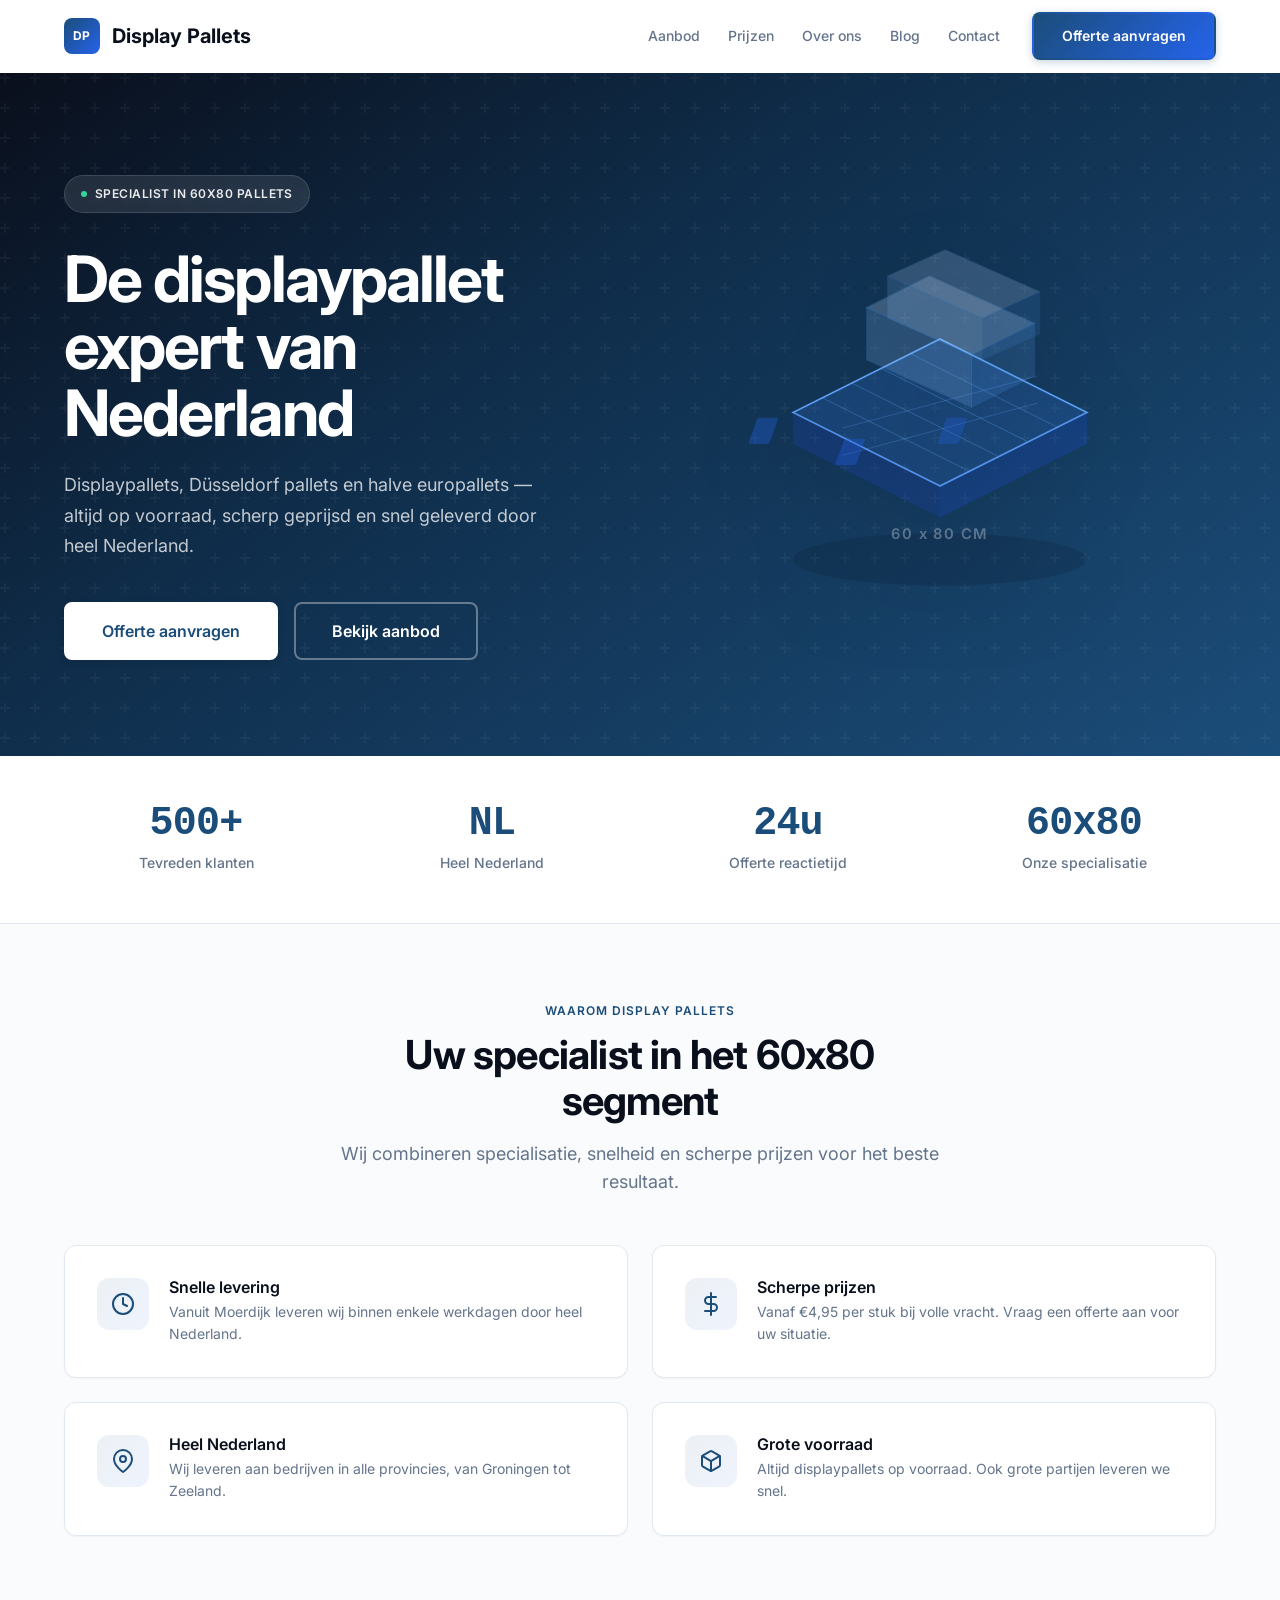
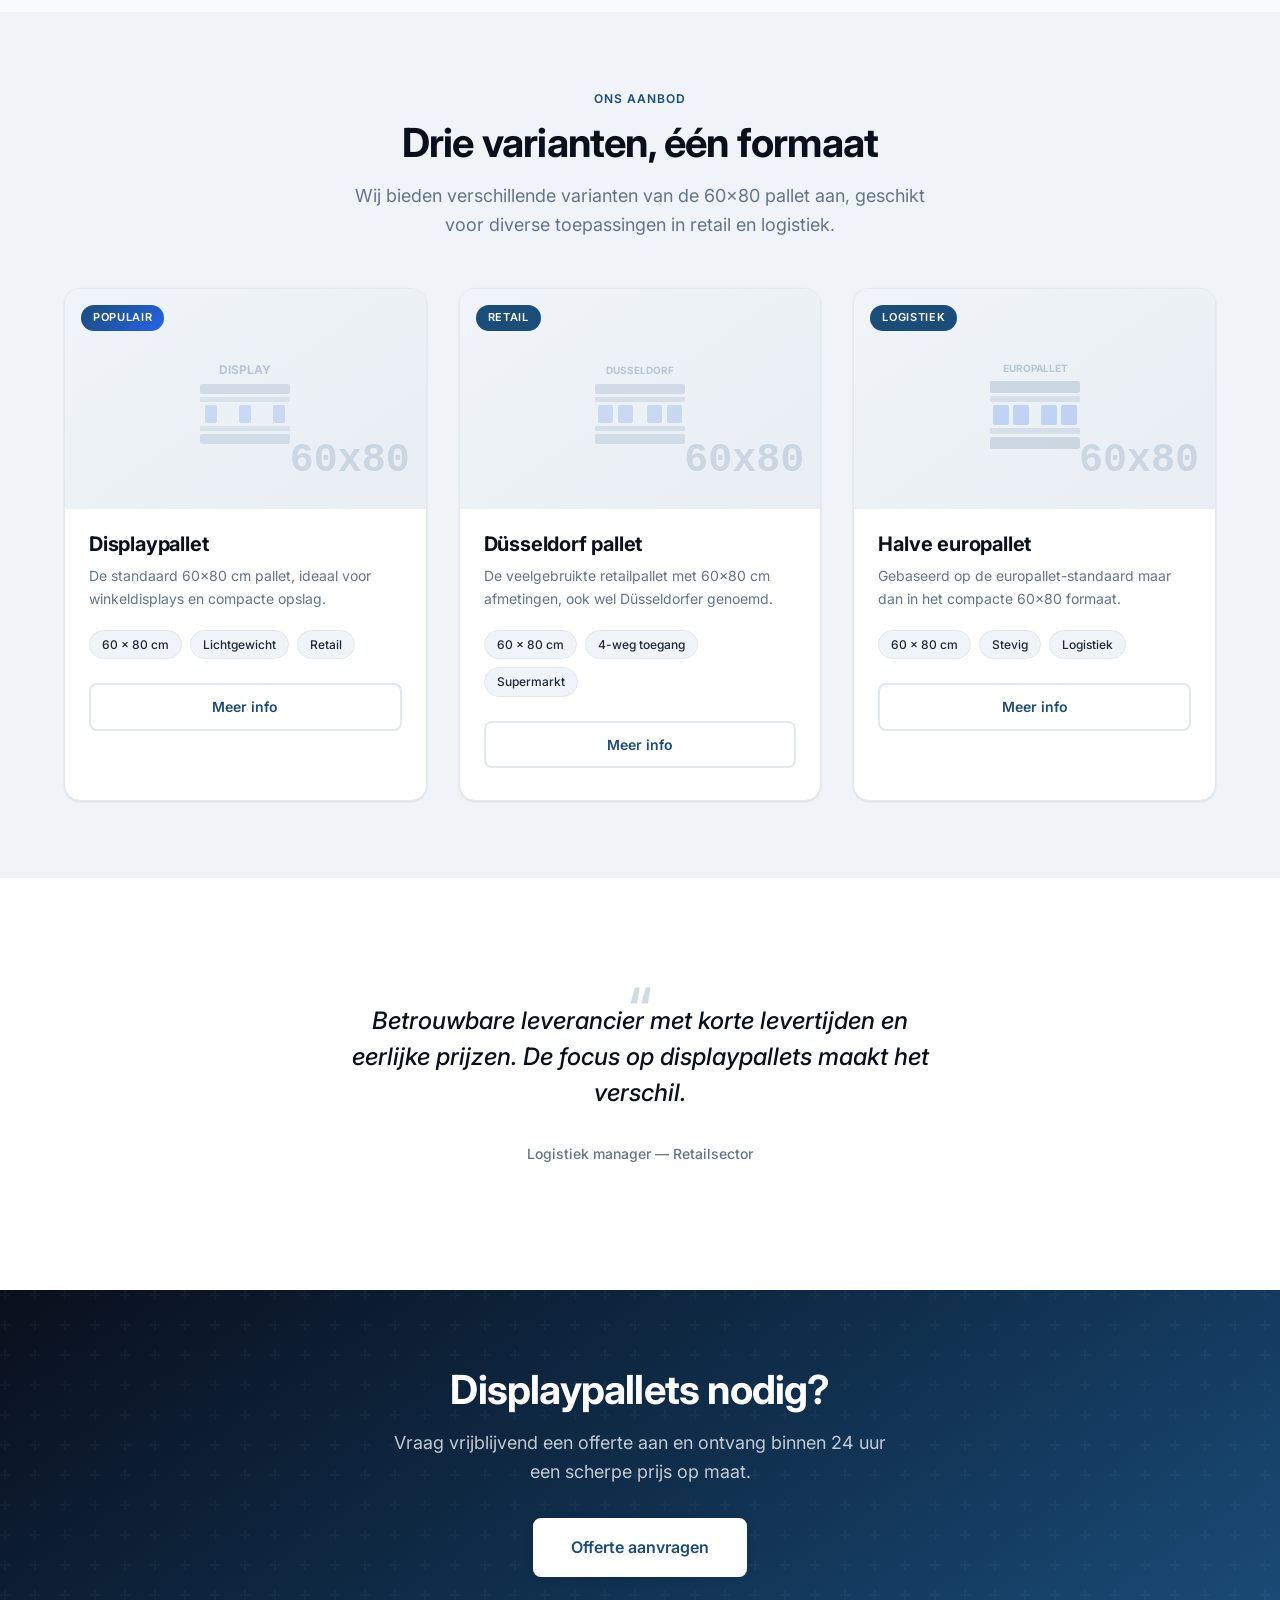
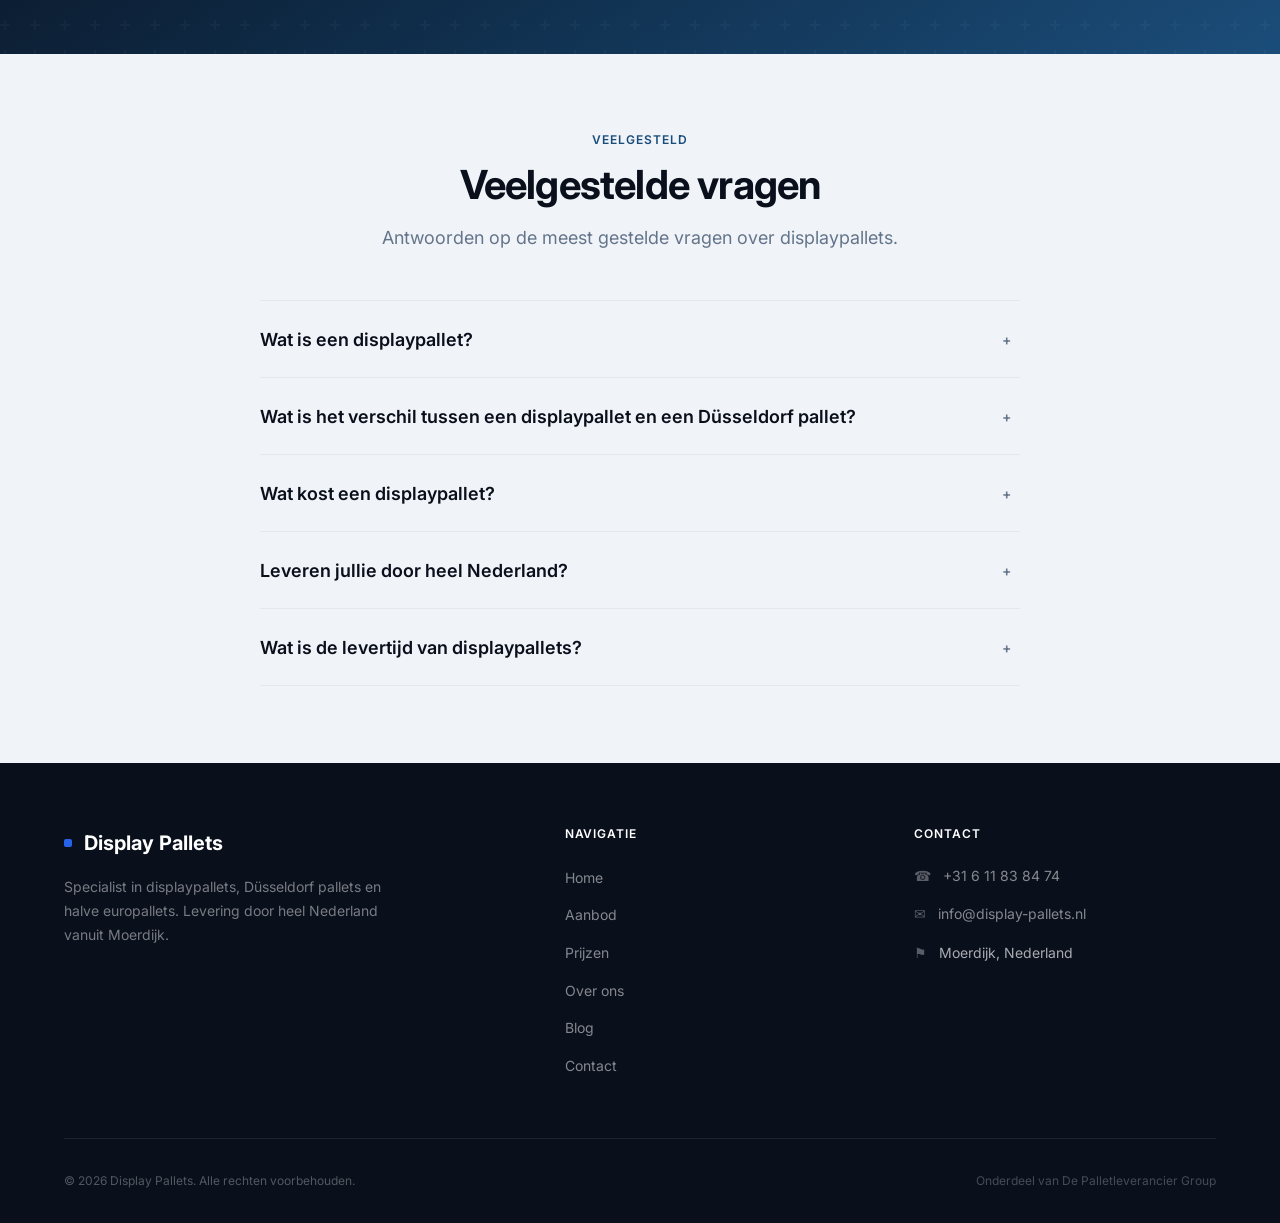
==== index.html @ 54db3221 "Premium redesign: glassmorphism nav, split hero, custom SVG illustraties, multi-layered shadows - Co" ====
<!DOCTYPE html>
<html lang="nl">
<head>
  <meta charset="UTF-8">
  <meta name="viewport" content="width=device-width, initial-scale=1.0">
  <title>Display Pallets — Specialist in 60x80 displaypallets</title>
  <meta name="description" content="Display Pallets is uw specialist in displaypallets (60x80cm). Scherpe prijzen, snelle levering door heel Nederland. Vraag vandaag nog een offerte aan.">
  <link rel="canonical" href="https://display-pallets.nl/">
  <meta property="og:type" content="website">
  <meta property="og:locale" content="nl_NL">
  <meta property="og:site_name" content="Display Pallets">
  <meta property="og:title" content="Display Pallets — Specialist in 60x80 displaypallets">
  <meta property="og:description" content="Display Pallets is uw specialist in displaypallets (60x80cm). Scherpe prijzen, snelle levering door heel Nederland.">
  <meta property="og:url" content="https://display-pallets.nl/">
  <meta name="twitter:card" content="summary">
  <meta name="twitter:title" content="Display Pallets — Specialist in 60x80 displaypallets">
  <meta name="twitter:description" content="Display Pallets is uw specialist in displaypallets (60x80cm). Scherpe prijzen, snelle levering door heel Nederland.">
  <link rel="preconnect" href="https://fonts.googleapis.com">
  <link rel="preconnect" href="https://fonts.gstatic.com" crossorigin>
  <link href="https://fonts.googleapis.com/css2?family=Inter:wght@400;500;600;700&display=swap" rel="stylesheet">
  <link rel="stylesheet" href="css/style.css">
  <script type="application/ld+json">
  {
    "@context": "https://schema.org",
    "@type": "LocalBusiness",
    "name": "Display Pallets",
    "description": "Specialist in displaypallets (60x80cm). Levering door heel Nederland.",
    "url": "https://display-pallets.nl",
    "telephone": "+31611838474",
    "email": "info@display-pallets.nl",
    "address": {
      "@type": "PostalAddress",
      "addressLocality": "Moerdijk",
      "addressCountry": "NL"
    },
    "areaServed": {
      "@type": "Country",
      "name": "Nederland"
    }
  }
  </script>
  <script type="application/ld+json">
  {
    "@context": "https://schema.org",
    "@type": "FAQPage",
    "mainEntity": [
      {
        "@type": "Question",
        "name": "Wat is een displaypallet?",
        "acceptedAnswer": {
          "@type": "Answer",
          "text": "Een displaypallet is een pallet met de afmetingen 60x80 cm. Deze compacte pallet wordt veel gebruikt in de retail en logistiek voor de presentatie van producten in winkels en supermarkten."
        }
      },
      {
        "@type": "Question",
        "name": "Wat is het verschil tussen een displaypallet en een Düsseldorf pallet?",
        "acceptedAnswer": {
          "@type": "Answer",
          "text": "De termen worden vaak door elkaar gebruikt. Beide hebben de afmetingen 60x80 cm. De term 'Düsseldorf pallet' verwijst naar dezelfde maat maar wordt vooral in de retailsector gebruikt."
        }
      },
      {
        "@type": "Question",
        "name": "Wat kost een displaypallet?",
        "acceptedAnswer": {
          "@type": "Answer",
          "text": "Bij een volle vracht (780 stuks) zijn displaypallets verkrijgbaar vanaf €4,95 per stuk excl. BTW. Bij een halve vracht (390 stuks) is de prijs €5,75 per stuk excl. BTW. De exacte prijs hangt af van kwaliteit, hoeveelheid en levering."
        }
      },
      {
        "@type": "Question",
        "name": "Leveren jullie door heel Nederland?",
        "acceptedAnswer": {
          "@type": "Answer",
          "text": "Ja, wij leveren displaypallets door heel Nederland. Vanuit onze locatie in Moerdijk bereiken we alle regio's snel en efficiënt."
        }
      },
      {
        "@type": "Question",
        "name": "Wat is de levertijd van displaypallets?",
        "acceptedAnswer": {
          "@type": "Answer",
          "text": "Dankzij onze grote voorraad kunnen we in de meeste gevallen binnen enkele werkdagen leveren. Neem contact met ons op voor de actuele beschikbaarheid."
        }
      }
    ]
  }
  </script>
</head>
<body>

  <!-- Navigation -->
  <nav class="nav">
    <div class="container nav__inner">
      <a href="index.html" class="nav__logo">
        <span class="nav__logo-icon">DP</span>
        Display Pallets
      </a>
      <div class="nav__links">
        <a href="aanbod.html" class="nav__link">Aanbod</a>
        <a href="prijzen.html" class="nav__link">Prijzen</a>
        <a href="over-ons.html" class="nav__link">Over ons</a>
        <a href="blog.html" class="nav__link">Blog</a>
        <a href="contact.html" class="nav__link">Contact</a>
        <a href="contact.html" class="btn btn--primary nav__cta">Offerte aanvragen</a>
      </div>
      <button class="nav__hamburger" aria-label="Menu">
        <span></span>
        <span></span>
        <span></span>
      </button>
    </div>
  </nav>

  <!-- Hero -->
  <section class="hero">
    <div class="container">
      <div class="hero__grid">
        <div class="hero__content">
          <span class="hero__badge"><span class="hero__badge-dot"></span> Specialist in 60x80 pallets</span>
          <h1>De displaypallet expert van Nederland</h1>
          <p>Displaypallets, Düsseldorf pallets en halve europallets — altijd op voorraad, scherp geprijsd en snel geleverd door heel Nederland.</p>
          <div class="hero__actions">
            <a href="contact.html" class="btn btn--white btn--lg">Offerte aanvragen</a>
            <a href="aanbod.html" class="btn btn--outline-white btn--lg">Bekijk aanbod</a>
          </div>
        </div>
        <div class="hero__visual">
          <!-- Isometric displaypallet SVG -->
          <svg viewBox="0 0 400 350" fill="none" xmlns="http://www.w3.org/2000/svg">
            <!-- Base platform - isometric view -->
            <g opacity="0.95">
              <!-- Shadow -->
              <ellipse cx="200" cy="310" rx="140" ry="25" fill="#0A0F1C" opacity="0.15"/>
              <!-- Pallet top surface -->
              <path d="M200 100 L340 170 L200 240 L60 170Z" fill="#3B82F6" opacity="0.2"/>
              <path d="M200 100 L340 170 L200 240 L60 170Z" stroke="#60A5FA" stroke-width="1.5" fill="none"/>
              <!-- Pallet front face -->
              <path d="M60 170 L200 240 L200 270 L60 200Z" fill="#1E40AF" opacity="0.3"/>
              <path d="M200 240 L340 170 L340 200 L200 270Z" fill="#1D4ED8" opacity="0.25"/>
              <!-- Pallet deck boards - top -->
              <line x1="88" y1="156" x2="228" y2="226" stroke="#60A5FA" stroke-width="0.8" opacity="0.4"/>
              <line x1="116" y1="142" x2="256" y2="212" stroke="#60A5FA" stroke-width="0.8" opacity="0.4"/>
              <line x1="144" y1="128" x2="284" y2="198" stroke="#60A5FA" stroke-width="0.8" opacity="0.4"/>
              <line x1="172" y1="114" x2="312" y2="184" stroke="#60A5FA" stroke-width="0.8" opacity="0.4"/>
              <!-- Cross boards -->
              <line x1="104" y1="186" x2="296" y2="186" stroke="#60A5FA" stroke-width="0.8" opacity="0.3" transform="rotate(-15 200 186)"/>
              <line x1="104" y1="160" x2="296" y2="160" stroke="#60A5FA" stroke-width="0.8" opacity="0.3" transform="rotate(-15 200 160)"/>
              <!-- Pallet blocks -->
              <rect x="90" y="175" width="20" height="25" rx="2" fill="#2563EB" opacity="0.35" transform="skewX(-20)"/>
              <rect x="180" y="195" width="20" height="25" rx="2" fill="#2563EB" opacity="0.35" transform="skewX(-20)"/>
              <rect x="270" y="175" width="20" height="25" rx="2" fill="#2563EB" opacity="0.3" transform="skewX(-20)"/>
              <!-- Stacked boxes on pallet -->
              <g opacity="0.85">
                <!-- Box 1 -->
                <path d="M130 70 L230 115 L230 165 L130 120Z" fill="#93C5FD" opacity="0.25" stroke="#60A5FA" stroke-width="1"/>
                <path d="M230 115 L290 85 L290 135 L230 165Z" fill="#60A5FA" opacity="0.2" stroke="#60A5FA" stroke-width="1"/>
                <path d="M130 70 L230 115 L290 85 L190 40Z" fill="#BFDBFE" opacity="0.3" stroke="#60A5FA" stroke-width="1"/>
                <!-- Box 2 (offset) -->
                <path d="M150 40 L240 80 L240 120 L150 80Z" fill="#93C5FD" opacity="0.2" stroke="#60A5FA" stroke-width="0.8"/>
                <path d="M240 80 L295 55 L295 95 L240 120Z" fill="#60A5FA" opacity="0.15" stroke="#60A5FA" stroke-width="0.8"/>
                <path d="M150 40 L240 80 L295 55 L205 15Z" fill="#BFDBFE" opacity="0.25" stroke="#60A5FA" stroke-width="0.8"/>
              </g>
              <!-- Dimension label -->
              <g opacity="0.6">
                <text x="200" y="290" text-anchor="middle" fill="#94A3B8" font-family="Inter, sans-serif" font-size="14" font-weight="600" letter-spacing="0.1em">60 x 80 CM</text>
              </g>
            </g>
          </svg>
        </div>
      </div>
    </div>
  </section>

  <!-- Stats Bar -->
  <section class="stats-bar">
    <div class="container">
      <div class="stats-grid">
        <div class="stat-item fade-up">
          <div class="stat-item__value">500+</div>
          <div class="stat-item__label">Tevreden klanten</div>
        </div>
        <div class="stat-item fade-up delay-1">
          <div class="stat-item__value">NL</div>
          <div class="stat-item__label">Heel Nederland</div>
        </div>
        <div class="stat-item fade-up delay-2">
          <div class="stat-item__value">24u</div>
          <div class="stat-item__label">Offerte reactietijd</div>
        </div>
        <div class="stat-item fade-up delay-3">
          <div class="stat-item__value">60x80</div>
          <div class="stat-item__label">Onze specialisatie</div>
        </div>
      </div>
    </div>
  </section>

  <!-- USP's -->
  <section class="section">
    <div class="container">
      <div class="section-intro fade-up">
        <span class="label-text">Waarom Display Pallets</span>
        <h2>Uw specialist in het 60x80 segment</h2>
        <p>Wij combineren specialisatie, snelheid en scherpe prijzen voor het beste resultaat.</p>
      </div>
      <div class="usp-grid">
        <div class="usp-card fade-up">
          <div class="usp-card__icon">
            <svg viewBox="0 0 24 24" fill="none" stroke="currentColor" stroke-width="2" stroke-linecap="round" stroke-linejoin="round"><circle cx="12" cy="12" r="10"/><polyline points="12 6 12 12 16 14"/></svg>
          </div>
          <div class="usp-card__text">
            <h3>Snelle levering</h3>
            <p>Vanuit Moerdijk leveren wij binnen enkele werkdagen door heel Nederland.</p>
          </div>
        </div>
        <div class="usp-card fade-up delay-1">
          <div class="usp-card__icon">
            <svg viewBox="0 0 24 24" fill="none" stroke="currentColor" stroke-width="2" stroke-linecap="round" stroke-linejoin="round"><line x1="12" y1="1" x2="12" y2="23"/><path d="M17 5H9.5a3.5 3.5 0 0 0 0 7h5a3.5 3.5 0 0 1 0 7H6"/></svg>
          </div>
          <div class="usp-card__text">
            <h3>Scherpe prijzen</h3>
            <p>Vanaf €4,95 per stuk bij volle vracht. Vraag een offerte aan voor uw situatie.</p>
          </div>
        </div>
        <div class="usp-card fade-up delay-2">
          <div class="usp-card__icon">
            <svg viewBox="0 0 24 24" fill="none" stroke="currentColor" stroke-width="2" stroke-linecap="round" stroke-linejoin="round"><path d="M21 10c0 7-9 13-9 13s-9-6-9-13a9 9 0 0 1 18 0z"/><circle cx="12" cy="10" r="3"/></svg>
          </div>
          <div class="usp-card__text">
            <h3>Heel Nederland</h3>
            <p>Wij leveren aan bedrijven in alle provincies, van Groningen tot Zeeland.</p>
          </div>
        </div>
        <div class="usp-card fade-up delay-3">
          <div class="usp-card__icon">
            <svg viewBox="0 0 24 24" fill="none" stroke="currentColor" stroke-width="2" stroke-linecap="round" stroke-linejoin="round"><path d="M21 16V8a2 2 0 0 0-1-1.73l-7-4a2 2 0 0 0-2 0l-7 4A2 2 0 0 0 3 8v8a2 2 0 0 0 1 1.73l7 4a2 2 0 0 0 2 0l7-4A2 2 0 0 0 21 16z"/><polyline points="3.27 6.96 12 12.01 20.73 6.96"/><line x1="12" y1="22.08" x2="12" y2="12"/></svg>
          </div>
          <div class="usp-card__text">
            <h3>Grote voorraad</h3>
            <p>Altijd displaypallets op voorraad. Ook grote partijen leveren we snel.</p>
          </div>
        </div>
      </div>
    </div>
  </section>

  <!-- Aanbod overzicht -->
  <section class="section section--alt">
    <div class="container">
      <div class="section-intro fade-up">
        <span class="label-text">Ons aanbod</span>
        <h2>Drie varianten, één formaat</h2>
        <p>Wij bieden verschillende varianten van de 60x80 pallet aan, geschikt voor diverse toepassingen in retail en logistiek.</p>
      </div>
      <div class="product-grid">
        <div class="product-card fade-up">
          <div class="product-card__visual">
            <svg viewBox="0 0 120 120" fill="none" xmlns="http://www.w3.org/2000/svg">
              <rect x="15" y="45" width="90" height="10" rx="2" fill="#1B4D7A" opacity="0.15"/>
              <rect x="15" y="58" width="90" height="5" rx="1" fill="#1B4D7A" opacity="0.1"/>
              <rect x="20" y="66" width="12" height="18" rx="2" fill="#2563EB" opacity="0.2"/>
              <rect x="54" y="66" width="12" height="18" rx="2" fill="#2563EB" opacity="0.2"/>
              <rect x="88" y="66" width="12" height="18" rx="2" fill="#2563EB" opacity="0.2"/>
              <rect x="15" y="87" width="90" height="5" rx="1" fill="#1B4D7A" opacity="0.1"/>
              <rect x="15" y="95" width="90" height="10" rx="2" fill="#1B4D7A" opacity="0.15"/>
              <text x="60" y="35" text-anchor="middle" fill="#1B4D7A" opacity="0.3" font-family="Inter" font-size="12" font-weight="700">DISPLAY</text>
            </svg>
            <span class="product-card__dims">60x80</span>
            <span class="product-card__label product-card__label--popular">Populair</span>
          </div>
          <div class="product-card__body">
            <h3>Displaypallet</h3>
            <p>De standaard 60x80 cm pallet, ideaal voor winkeldisplays en compacte opslag.</p>
            <div class="product-card__specs">
              <span class="spec-tag">60 x 80 cm</span>
              <span class="spec-tag">Lichtgewicht</span>
              <span class="spec-tag">Retail</span>
            </div>
            <a href="aanbod.html" class="btn btn--secondary btn--full">Meer info</a>
          </div>
        </div>
        <div class="product-card fade-up delay-1">
          <div class="product-card__visual">
            <svg viewBox="0 0 120 120" fill="none" xmlns="http://www.w3.org/2000/svg">
              <rect x="15" y="45" width="90" height="10" rx="2" fill="#1B4D7A" opacity="0.15"/>
              <rect x="15" y="58" width="90" height="5" rx="1" fill="#1B4D7A" opacity="0.12"/>
              <rect x="18" y="66" width="15" height="18" rx="2" fill="#2563EB" opacity="0.2"/>
              <rect x="38" y="66" width="15" height="18" rx="2" fill="#2563EB" opacity="0.2"/>
              <rect x="67" y="66" width="15" height="18" rx="2" fill="#2563EB" opacity="0.2"/>
              <rect x="87" y="66" width="15" height="18" rx="2" fill="#2563EB" opacity="0.2"/>
              <rect x="15" y="87" width="90" height="5" rx="1" fill="#1B4D7A" opacity="0.12"/>
              <rect x="15" y="95" width="90" height="10" rx="2" fill="#1B4D7A" opacity="0.15"/>
              <text x="60" y="35" text-anchor="middle" fill="#1B4D7A" opacity="0.3" font-family="Inter" font-size="10" font-weight="700">DUSSELDORF</text>
            </svg>
            <span class="product-card__dims">60x80</span>
            <span class="product-card__label">Retail</span>
          </div>
          <div class="product-card__body">
            <h3>Düsseldorf pallet</h3>
            <p>De veelgebruikte retailpallet met 60x80 cm afmetingen, ook wel Düsseldorfer genoemd.</p>
            <div class="product-card__specs">
              <span class="spec-tag">60 x 80 cm</span>
              <span class="spec-tag">4-weg toegang</span>
              <span class="spec-tag">Supermarkt</span>
            </div>
            <a href="aanbod.html" class="btn btn--secondary btn--full">Meer info</a>
          </div>
        </div>
        <div class="product-card fade-up delay-2">
          <div class="product-card__visual">
            <svg viewBox="0 0 120 120" fill="none" xmlns="http://www.w3.org/2000/svg">
              <rect x="15" y="42" width="90" height="12" rx="2" fill="#1B4D7A" opacity="0.18"/>
              <rect x="15" y="57" width="90" height="6" rx="1" fill="#1B4D7A" opacity="0.12"/>
              <rect x="18" y="66" width="16" height="20" rx="2" fill="#2563EB" opacity="0.25"/>
              <rect x="38" y="66" width="16" height="20" rx="2" fill="#2563EB" opacity="0.25"/>
              <rect x="66" y="66" width="16" height="20" rx="2" fill="#2563EB" opacity="0.25"/>
              <rect x="86" y="66" width="16" height="20" rx="2" fill="#2563EB" opacity="0.25"/>
              <rect x="15" y="89" width="90" height="6" rx="1" fill="#1B4D7A" opacity="0.12"/>
              <rect x="15" y="98" width="90" height="12" rx="2" fill="#1B4D7A" opacity="0.18"/>
              <text x="60" y="33" text-anchor="middle" fill="#1B4D7A" opacity="0.3" font-family="Inter" font-size="10" font-weight="700">EUROPALLET</text>
            </svg>
            <span class="product-card__dims">60x80</span>
            <span class="product-card__label">Logistiek</span>
          </div>
          <div class="product-card__body">
            <h3>Halve europallet</h3>
            <p>Gebaseerd op de europallet-standaard maar dan in het compacte 60x80 formaat.</p>
            <div class="product-card__specs">
              <span class="spec-tag">60 x 80 cm</span>
              <span class="spec-tag">Stevig</span>
              <span class="spec-tag">Logistiek</span>
            </div>
            <a href="aanbod.html" class="btn btn--secondary btn--full">Meer info</a>
          </div>
        </div>
      </div>
    </div>
  </section>

  <!-- Testimonial -->
  <section class="quote-section">
    <div class="container">
      <div class="quote-card fade-up">
        <p class="quote-card__text">Betrouwbare leverancier met korte levertijden en eerlijke prijzen. De focus op displaypallets maakt het verschil.</p>
        <p class="quote-card__author">Logistiek manager — Retailsector</p>
      </div>
    </div>
  </section>

  <!-- CTA -->
  <section class="cta-section">
    <div class="container">
      <h2>Displaypallets nodig?</h2>
      <p>Vraag vrijblijvend een offerte aan en ontvang binnen 24 uur een scherpe prijs op maat.</p>
      <a href="contact.html" class="btn btn--white btn--lg">Offerte aanvragen</a>
    </div>
  </section>

  <!-- FAQ -->
  <section class="section section--alt">
    <div class="container">
      <div class="section-intro fade-up">
        <span class="label-text">Veelgesteld</span>
        <h2>Veelgestelde vragen</h2>
        <p>Antwoorden op de meest gestelde vragen over displaypallets.</p>
      </div>
      <div class="faq-list fade-up">
        <div class="faq-item">
          <button class="faq-question" aria-expanded="false">
            Wat is een displaypallet?
            <span class="faq-question__icon">+</span>
          </button>
          <div class="faq-answer">
            <div class="faq-answer__inner">
              Een displaypallet is een pallet met de afmetingen 60x80 cm. Deze compacte pallet wordt veel gebruikt in de retail en logistiek voor de presentatie van producten in winkels en supermarkten. Door het kleinere formaat past een displaypallet perfect in gangpaden en bij schapkoppen.
            </div>
          </div>
        </div>
        <div class="faq-item">
          <button class="faq-question" aria-expanded="false">
            Wat is het verschil tussen een displaypallet en een Düsseldorf pallet?
            <span class="faq-question__icon">+</span>
          </button>
          <div class="faq-answer">
            <div class="faq-answer__inner">
              De termen worden vaak door elkaar gebruikt. Beide hebben de afmetingen 60x80 cm. De term 'Düsseldorf pallet' verwijst naar dezelfde maat maar wordt vooral in de retailsector gebruikt. In de praktijk is er geen verschil in afmetingen of functionaliteit.
            </div>
          </div>
        </div>
        <div class="faq-item">
          <button class="faq-question" aria-expanded="false">
            Wat kost een displaypallet?
            <span class="faq-question__icon">+</span>
          </button>
          <div class="faq-answer">
            <div class="faq-answer__inner">
              Bij een volle vracht (780 stuks) zijn displaypallets verkrijgbaar vanaf €4,95 per stuk excl. BTW. Bij een halve vracht (390 stuks) is de prijs €5,75 per stuk excl. BTW. De exacte prijs hangt af van de kwaliteit, hoeveelheid en leveringsvoorwaarden. Vraag een offerte aan voor een prijs op maat.
            </div>
          </div>
        </div>
        <div class="faq-item">
          <button class="faq-question" aria-expanded="false">
            Leveren jullie door heel Nederland?
            <span class="faq-question__icon">+</span>
          </button>
          <div class="faq-answer">
            <div class="faq-answer__inner">
              Ja, wij leveren displaypallets door heel Nederland. Vanuit onze locatie in Moerdijk bereiken we alle regio's snel en efficiënt. Of u nu in Noord-Holland, Limburg of Friesland zit — wij leveren aan uw deur.
            </div>
          </div>
        </div>
        <div class="faq-item">
          <button class="faq-question" aria-expanded="false">
            Wat is de levertijd van displaypallets?
            <span class="faq-question__icon">+</span>
          </button>
          <div class="faq-answer">
            <div class="faq-answer__inner">
              Dankzij onze grote voorraad kunnen we in de meeste gevallen binnen enkele werkdagen leveren. Voor grote partijen of specifieke kwaliteitseisen kan de levertijd iets langer zijn. Neem contact met ons op voor de actuele beschikbaarheid en levertijd.
            </div>
          </div>
        </div>
      </div>
    </div>
  </section>

  <!-- Footer -->
  <footer class="footer">
    <div class="container">
      <div class="footer__grid">
        <div class="footer__brand">
          <span class="footer__logo"><span class="nav__logo-accent"></span> Display Pallets</span>
          <p>Specialist in displaypallets, Düsseldorf pallets en halve europallets. Levering door heel Nederland vanuit Moerdijk.</p>
        </div>
        <div>
          <h4>Navigatie</h4>
          <ul class="footer__links">
            <li><a href="index.html">Home</a></li>
            <li><a href="aanbod.html">Aanbod</a></li>
            <li><a href="prijzen.html">Prijzen</a></li>
            <li><a href="over-ons.html">Over ons</a></li>
            <li><a href="blog.html">Blog</a></li>
            <li><a href="contact.html">Contact</a></li>
          </ul>
        </div>
        <div>
          <h4>Contact</h4>
          <div class="footer__contact-item">
            <span>&#9742;</span>
            <a href="tel:+31611838474">+31 6 11 83 84 74</a>
          </div>
          <div class="footer__contact-item">
            <span>&#9993;</span>
            <a href="mailto:info@display-pallets.nl">info@display-pallets.nl</a>
          </div>
          <div class="footer__contact-item">
            <span>&#9873;</span>
            <span>Moerdijk, Nederland</span>
          </div>
        </div>
      </div>
      <div class="footer__bottom">
        <span class="footer__copyright">&copy; 2026 Display Pallets. Alle rechten voorbehouden.</span>
        <span class="footer__group">Onderdeel van De Palletleverancier Group</span>
      </div>
    </div>
  </footer>

  <!-- Back to Top -->
  <button class="back-to-top" aria-label="Terug naar boven">&#8593;</button>

  <script src="js/main.js" defer></script>
</body>
</html>
---- css/style.css ----
/* ============================================
   Display Pallets — style.css
   Premium B2B design — Strak / Minimal / Technisch
   ============================================ */

/* ----- 1. Custom Properties ----- */
:root {
  --clr-primary: #1B4D7A;
  --clr-primary-light: #2563EB;
  --clr-primary-dark: #0F2D4A;
  --clr-dark: #0A0F1C;
  --clr-bg: #FAFBFD;
  --clr-bg-alt: #F0F4F8;
  --clr-text: #1E293B;
  --clr-text-muted: #64748B;
  --clr-border: #E2E8F0;
  --clr-surface: #FFFFFF;
  --clr-success: #059669;
  --clr-error: #DC2626;

  --ff-body: 'Inter', -apple-system, BlinkMacSystemFont, 'Segoe UI', sans-serif;
  --ff-mono: 'SF Mono', 'Fira Code', 'Consolas', monospace;

  --fs-xs: 0.75rem;
  --fs-sm: 0.875rem;
  --fs-base: 1rem;
  --fs-lg: 1.125rem;
  --fs-xl: 1.25rem;
  --fs-2xl: 1.5rem;
  --fs-3xl: clamp(1.5rem, 2vw + 0.5rem, 1.875rem);
  --fs-4xl: clamp(1.875rem, 3vw + 0.5rem, 2.5rem);
  --fs-5xl: clamp(2.25rem, 4vw + 0.5rem, 3.25rem);
  --fs-6xl: clamp(2.75rem, 5vw + 0.5rem, 4rem);

  --fw-regular: 400;
  --fw-medium: 500;
  --fw-semibold: 600;
  --fw-bold: 700;

  --sp-1: 0.25rem;
  --sp-2: 0.5rem;
  --sp-3: 0.75rem;
  --sp-4: 1rem;
  --sp-5: 1.25rem;
  --sp-6: 1.5rem;
  --sp-8: 2rem;
  --sp-10: 2.5rem;
  --sp-12: 3rem;
  --sp-16: 4rem;
  --sp-20: 5rem;
  --sp-24: 6rem;
  --sp-32: 8rem;

  --container-max: 1200px;
  --container-narrow: 800px;
  --radius: 8px;
  --radius-lg: 12px;
  --radius-xl: 16px;

  --shadow-xs: 0 1px 2px rgba(10,15,28,0.04);
  --shadow-sm: 0 1px 3px rgba(10,15,28,0.06), 0 1px 2px rgba(10,15,28,0.04);
  --shadow: 0 4px 6px -1px rgba(10,15,28,0.06), 0 2px 4px -2px rgba(10,15,28,0.04);
  --shadow-md: 0 8px 16px -4px rgba(10,15,28,0.08), 0 4px 6px -2px rgba(10,15,28,0.03);
  --shadow-lg: 0 16px 32px -8px rgba(10,15,28,0.10), 0 8px 16px -4px rgba(10,15,28,0.04);
  --shadow-xl: 0 24px 48px -12px rgba(10,15,28,0.14);

  --transition-fast: 0.15s ease;
  --transition: 0.25s cubic-bezier(0.4, 0, 0.2, 1);
  --transition-slow: 0.4s cubic-bezier(0.4, 0, 0.2, 1);
}

/* ----- 2. Reset & Base ----- */
*, *::before, *::after { box-sizing: border-box; margin: 0; padding: 0; }
html {
  scroll-behavior: smooth;
  -webkit-text-size-adjust: 100%;
  scroll-padding-top: 80px;
}
body {
  font-family: var(--ff-body);
  font-size: var(--fs-base);
  line-height: 1.6;
  color: var(--clr-text);
  background: var(--clr-bg);
  -webkit-font-smoothing: antialiased;
  -moz-osx-font-smoothing: grayscale;
  overflow-x: hidden;
}
img { max-width: 100%; height: auto; display: block; }
a {
  color: var(--clr-primary);
  text-decoration: none;
  transition: color var(--transition-fast);
}
a:hover { color: var(--clr-primary-light); }
ul, ol { list-style: none; }
button { cursor: pointer; font-family: inherit; }
input, textarea, select { font-family: inherit; font-size: inherit; }

/* Focus states for accessibility */
:focus-visible {
  outline: 2px solid var(--clr-primary-light);
  outline-offset: 2px;
  border-radius: 2px;
}

/* ----- 3. Typography ----- */
h1, h2, h3, h4, h5, h6 {
  color: var(--clr-dark);
  line-height: 1.15;
  font-weight: var(--fw-bold);
  letter-spacing: -0.02em;
}
h1 { font-size: var(--fs-5xl); }
h2 { font-size: var(--fs-4xl); margin-bottom: var(--sp-4); }
h3 { font-size: var(--fs-2xl); margin-bottom: var(--sp-3); }
h4 { font-size: var(--fs-xl); }
p { margin-bottom: var(--sp-4); }
p:last-child { margin-bottom: 0; }

.label-text {
  font-size: var(--fs-xs);
  font-weight: var(--fw-semibold);
  text-transform: uppercase;
  letter-spacing: 0.08em;
  color: var(--clr-primary);
}

.mono {
  font-family: var(--ff-mono);
  font-variant-numeric: tabular-nums;
}

/* ----- 4. Layout ----- */
.container {
  width: 100%;
  max-width: var(--container-max);
  margin: 0 auto;
  padding: 0 var(--sp-6);
}
.container--narrow {
  max-width: var(--container-narrow);
}
.section {
  padding: clamp(3rem, 6vw, 6rem) 0;
}
.section--alt {
  background: var(--clr-bg-alt);
}
.section--surface {
  background: var(--clr-surface);
}
.section--dark {
  background: var(--clr-dark);
  color: rgba(255,255,255,0.85);
}
.section--dark h2,
.section--dark h3,
.section--dark h4 {
  color: #fff;
}
.text-center { text-align: center; }

/* Section divider */
.section-divider {
  height: 1px;
  background: var(--clr-border);
  border: none;
  margin: 0;
}

/* ----- 5. Buttons ----- */
.btn {
  display: inline-flex;
  align-items: center;
  justify-content: center;
  gap: var(--sp-2);
  padding: 0.75rem 1.75rem;
  border-radius: var(--radius);
  font-weight: var(--fw-semibold);
  font-size: var(--fs-sm);
  border: 2px solid transparent;
  transition: all var(--transition);
  text-decoration: none;
  line-height: 1.4;
  cursor: pointer;
  position: relative;
  overflow: hidden;
}
.btn--primary {
  background: linear-gradient(135deg, var(--clr-primary) 0%, var(--clr-primary-light) 100%);
  color: #fff;
  border-color: transparent;
  box-shadow: 0 2px 8px rgba(27,77,122,0.25);
}
.btn--primary:hover {
  background: linear-gradient(135deg, var(--clr-primary-dark) 0%, var(--clr-primary) 100%);
  box-shadow: 0 4px 16px rgba(27,77,122,0.35);
  transform: translateY(-1px);
  color: #fff;
}
.btn--primary:active {
  transform: translateY(0);
  box-shadow: 0 2px 6px rgba(27,77,122,0.2);
}
.btn--secondary {
  background: transparent;
  color: var(--clr-primary);
  border-color: var(--clr-border);
}
.btn--secondary:hover {
  border-color: var(--clr-primary);
  background: rgba(27,77,122,0.04);
  color: var(--clr-primary);
}
.btn--white {
  background: #fff;
  color: var(--clr-primary);
  border-color: #fff;
  box-shadow: 0 2px 8px rgba(0,0,0,0.1);
}
.btn--white:hover {
  background: var(--clr-bg-alt);
  border-color: var(--clr-bg-alt);
  color: var(--clr-primary-dark);
  transform: translateY(-1px);
  box-shadow: 0 4px 16px rgba(0,0,0,0.15);
}
.btn--outline-white {
  background: transparent;
  color: #fff;
  border-color: rgba(255,255,255,0.35);
}
.btn--outline-white:hover {
  background: rgba(255,255,255,0.1);
  border-color: rgba(255,255,255,0.6);
  color: #fff;
}
.btn--lg {
  padding: 1rem 2.25rem;
  font-size: var(--fs-base);
}
.btn--sm {
  padding: 0.5rem 1rem;
  font-size: var(--fs-xs);
}
.btn--full {
  width: 100%;
}

/* ----- 6. Navigation ----- */
.nav {
  position: sticky;
  top: 0;
  z-index: 1000;
  background: rgba(255,255,255,0.85);
  backdrop-filter: blur(12px);
  -webkit-backdrop-filter: blur(12px);
  border-bottom: 1px solid transparent;
  transition: border-color var(--transition), box-shadow var(--transition), background var(--transition);
}
.nav.is-scrolled {
  background: rgba(255,255,255,0.95);
  border-bottom-color: var(--clr-border);
  box-shadow: 0 1px 8px rgba(10,15,28,0.06);
}
.nav__inner {
  display: flex;
  align-items: center;
  justify-content: space-between;
  height: 72px;
}
.nav__logo {
  font-size: var(--fs-xl);
  font-weight: var(--fw-bold);
  color: var(--clr-dark);
  text-decoration: none;
  display: flex;
  align-items: center;
  gap: var(--sp-3);
  transition: color var(--transition-fast);
}
.nav__logo:hover { color: var(--clr-primary); }
.nav__logo-accent {
  width: 8px;
  height: 8px;
  background: var(--clr-primary-light);
  border-radius: 2px;
  display: inline-block;
  flex-shrink: 0;
}
.nav__logo-icon {
  width: 36px;
  height: 36px;
  background: linear-gradient(135deg, var(--clr-primary) 0%, var(--clr-primary-light) 100%);
  border-radius: 8px;
  display: flex;
  align-items: center;
  justify-content: center;
  color: white;
  font-size: var(--fs-xs);
  font-weight: var(--fw-bold);
  letter-spacing: 0.02em;
}
.nav__links {
  display: flex;
  align-items: center;
  gap: var(--sp-1);
}
.nav__link {
  color: var(--clr-text-muted);
  font-weight: var(--fw-medium);
  font-size: var(--fs-sm);
  padding: var(--sp-2) var(--sp-3);
  border-radius: var(--radius);
  position: relative;
  transition: color var(--transition-fast), background var(--transition-fast);
}
.nav__link::after {
  content: '';
  position: absolute;
  bottom: 0;
  left: 50%;
  width: 0;
  height: 2px;
  background: var(--clr-primary-light);
  transition: width var(--transition), left var(--transition);
  border-radius: 1px;
}
.nav__link:hover {
  color: var(--clr-primary);
  background: rgba(27,77,122,0.04);
}
.nav__link.is-active {
  color: var(--clr-primary);
  font-weight: var(--fw-semibold);
}
.nav__link.is-active::after {
  width: calc(100% - var(--sp-6));
  left: var(--sp-3);
}
.nav__cta {
  margin-left: var(--sp-4);
}

/* Hamburger */
.nav__hamburger {
  display: none;
  background: none;
  border: none;
  width: 44px;
  height: 44px;
  flex-direction: column;
  align-items: center;
  justify-content: center;
  gap: 6px;
  border-radius: var(--radius);
  transition: background var(--transition-fast);
}
.nav__hamburger:hover {
  background: var(--clr-bg-alt);
}
.nav__hamburger span {
  display: block;
  width: 22px;
  height: 2px;
  background: var(--clr-dark);
  transition: all 0.3s cubic-bezier(0.4, 0, 0.2, 1);
  border-radius: 2px;
}
.nav__hamburger.is-open span:nth-child(1) {
  transform: rotate(45deg) translate(5.5px, 5.5px);
}
.nav__hamburger.is-open span:nth-child(2) {
  opacity: 0;
  transform: scaleX(0);
}
.nav__hamburger.is-open span:nth-child(3) {
  transform: rotate(-45deg) translate(5.5px, -5.5px);
}

/* ----- 7. Hero ----- */
.hero {
  background: linear-gradient(145deg, var(--clr-dark) 0%, var(--clr-primary-dark) 40%, var(--clr-primary) 100%);
  color: #fff;
  padding: clamp(4rem, 8vw, 7rem) 0 clamp(4rem, 8vw, 6rem);
  position: relative;
  overflow: hidden;
}
/* Geometric SVG pattern overlay */
.hero::before {
  content: '';
  position: absolute;
  inset: 0;
  opacity: 0.04;
  background-image: url("data:image/svg+xml,%3Csvg width='60' height='60' viewBox='0 0 60 60' xmlns='http://www.w3.org/2000/svg'%3E%3Cg fill='none' fill-rule='evenodd'%3E%3Cg fill='%23ffffff' fill-opacity='1'%3E%3Cpath d='M36 34v-4h-2v4h-4v2h4v4h2v-4h4v-2h-4zm0-30V0h-2v4h-4v2h4v4h2V6h4V4h-4zM6 34v-4H4v4H0v2h4v4h2v-4h4v-2H6zM6 4V0H4v4H0v2h4v4h2V6h4V4H6z'/%3E%3C/g%3E%3C/g%3E%3C/svg%3E");
}
.hero .container {
  position: relative;
  z-index: 1;
}
.hero__grid {
  display: grid;
  grid-template-columns: 1fr 1fr;
  gap: var(--sp-12);
  align-items: center;
}
.hero__content {
  max-width: 560px;
}
.hero__badge {
  display: inline-flex;
  align-items: center;
  gap: var(--sp-2);
  background: rgba(255,255,255,0.1);
  color: rgba(255,255,255,0.9);
  padding: var(--sp-2) var(--sp-4);
  border-radius: 100px;
  font-size: var(--fs-xs);
  font-weight: var(--fw-semibold);
  margin-bottom: var(--sp-8);
  backdrop-filter: blur(4px);
  border: 1px solid rgba(255,255,255,0.12);
  letter-spacing: 0.04em;
  text-transform: uppercase;
}
.hero__badge-dot {
  width: 6px;
  height: 6px;
  background: #34D399;
  border-radius: 50%;
  animation: pulse-dot 2s infinite;
}
@keyframes pulse-dot {
  0%, 100% { opacity: 1; }
  50% { opacity: 0.4; }
}
.hero h1 {
  color: #fff;
  font-size: var(--fs-6xl);
  line-height: 1.05;
  margin-bottom: var(--sp-6);
  letter-spacing: -0.03em;
}
.hero p {
  font-size: var(--fs-lg);
  color: rgba(255,255,255,0.75);
  margin-bottom: var(--sp-10);
  line-height: 1.7;
  max-width: 480px;
}
.hero__actions {
  display: flex;
  gap: var(--sp-4);
  flex-wrap: wrap;
}
.hero__visual {
  display: flex;
  align-items: center;
  justify-content: center;
}
.hero__visual svg {
  width: 100%;
  max-width: 420px;
  height: auto;
  filter: drop-shadow(0 20px 40px rgba(0,0,0,0.3));
}

/* ----- 8. Stats Bar ----- */
.stats-bar {
  background: var(--clr-surface);
  border-bottom: 1px solid var(--clr-border);
  padding: var(--sp-10) 0;
}
.stats-grid {
  display: grid;
  grid-template-columns: repeat(4, 1fr);
  gap: var(--sp-8);
}
.stat-item {
  text-align: center;
  padding: var(--sp-2);
}
.stat-item__value {
  font-size: var(--fs-4xl);
  font-weight: var(--fw-bold);
  color: var(--clr-primary);
  line-height: 1;
  margin-bottom: var(--sp-2);
  font-family: var(--ff-mono);
  letter-spacing: -0.02em;
}
.stat-item__label {
  font-size: var(--fs-sm);
  color: var(--clr-text-muted);
  font-weight: var(--fw-medium);
}

/* ----- 9. USP Cards (Horizontal) ----- */
.usp-grid {
  display: grid;
  grid-template-columns: repeat(2, 1fr);
  gap: var(--sp-6);
}
.usp-card {
  display: flex;
  gap: var(--sp-5);
  align-items: flex-start;
  background: var(--clr-surface);
  border-radius: var(--radius-lg);
  padding: var(--sp-8);
  border: 1px solid var(--clr-border);
  transition: all var(--transition);
  box-shadow: var(--shadow-xs);
}
.usp-card:hover {
  border-color: rgba(27,77,122,0.2);
  box-shadow: var(--shadow-md);
  transform: translateY(-2px);
}
.usp-card__icon {
  width: 52px;
  height: 52px;
  min-width: 52px;
  background: linear-gradient(135deg, rgba(27,77,122,0.08) 0%, rgba(37,99,235,0.08) 100%);
  border-radius: var(--radius-lg);
  display: flex;
  align-items: center;
  justify-content: center;
  font-size: var(--fs-xl);
  color: var(--clr-primary);
}
.usp-card__icon svg {
  width: 24px;
  height: 24px;
}
.usp-card__text h3 {
  font-size: var(--fs-base);
  font-weight: var(--fw-semibold);
  margin-bottom: var(--sp-1);
  letter-spacing: 0;
}
.usp-card__text p {
  color: var(--clr-text-muted);
  font-size: var(--fs-sm);
  line-height: 1.6;
}

/* ----- 10. Product/Aanbod Cards ----- */
.product-grid {
  display: grid;
  grid-template-columns: repeat(3, 1fr);
  gap: var(--sp-8);
}
.product-card {
  background: var(--clr-surface);
  border-radius: var(--radius-xl);
  overflow: hidden;
  border: 1px solid var(--clr-border);
  transition: all var(--transition);
  box-shadow: var(--shadow-sm);
  position: relative;
}
.product-card:hover {
  transform: translateY(-4px);
  box-shadow: var(--shadow-lg);
  border-color: rgba(27,77,122,0.15);
}
.product-card__visual {
  height: 220px;
  background: linear-gradient(145deg, var(--clr-bg-alt) 0%, #E8EEF4 100%);
  display: flex;
  align-items: center;
  justify-content: center;
  position: relative;
  overflow: hidden;
}
.product-card__visual svg {
  width: 120px;
  height: 120px;
  opacity: 0.85;
}
.product-card__dims {
  font-size: var(--fs-4xl);
  font-weight: var(--fw-bold);
  color: var(--clr-primary);
  opacity: 0.15;
  font-family: var(--ff-mono);
  position: absolute;
  bottom: var(--sp-4);
  right: var(--sp-4);
}
.product-card__label {
  position: absolute;
  top: var(--sp-4);
  left: var(--sp-4);
  background: var(--clr-primary);
  color: white;
  padding: var(--sp-1) var(--sp-3);
  border-radius: 100px;
  font-size: 0.6875rem;
  font-weight: var(--fw-semibold);
  text-transform: uppercase;
  letter-spacing: 0.06em;
}
.product-card__label--popular {
  background: linear-gradient(135deg, var(--clr-primary) 0%, var(--clr-primary-light) 100%);
}
.product-card__body {
  padding: var(--sp-6) var(--sp-6) var(--sp-8);
}
.product-card__body h3 {
  font-size: var(--fs-xl);
  margin-bottom: var(--sp-2);
  letter-spacing: -0.01em;
}
.product-card__body > p {
  color: var(--clr-text-muted);
  font-size: var(--fs-sm);
  margin-bottom: var(--sp-5);
  line-height: 1.65;
}
.product-card__specs {
  display: flex;
  flex-wrap: wrap;
  gap: var(--sp-2);
  margin-bottom: var(--sp-6);
}
.spec-tag {
  background: var(--clr-bg-alt);
  color: var(--clr-text);
  padding: var(--sp-1) var(--sp-3);
  border-radius: 100px;
  font-size: var(--fs-xs);
  font-weight: var(--fw-medium);
  border: 1px solid var(--clr-border);
}

/* ----- 11. Spec Table ----- */
.spec-table-wrap {
  overflow-x: auto;
  margin: var(--sp-8) 0;
  border-radius: var(--radius-lg);
  box-shadow: var(--shadow);
  border: 1px solid var(--clr-border);
}
.spec-table {
  width: 100%;
  border-collapse: collapse;
  background: var(--clr-surface);
}
.spec-table thead {
  background: var(--clr-primary-dark);
  color: #fff;
}
.spec-table th {
  padding: var(--sp-4) var(--sp-6);
  text-align: left;
  font-weight: var(--fw-semibold);
  font-size: var(--fs-sm);
  letter-spacing: 0.02em;
}
.spec-table td {
  padding: var(--sp-4) var(--sp-6);
  font-size: var(--fs-sm);
  border-bottom: 1px solid var(--clr-border);
}
.spec-table tbody tr:nth-child(even) {
  background: var(--clr-bg);
}
.spec-table tbody tr:last-child td {
  border-bottom: none;
}
.spec-table tbody tr {
  transition: background var(--transition-fast);
}
.spec-table tbody tr:hover {
  background: var(--clr-bg-alt);
}

/* ----- 12. Pricing ----- */
.pricing-grid {
  display: grid;
  grid-template-columns: repeat(2, 1fr);
  gap: var(--sp-8);
  max-width: 840px;
  margin: 0 auto;
}
.pricing-card {
  background: var(--clr-surface);
  border-radius: var(--radius-xl);
  padding: var(--sp-10) var(--sp-8);
  text-align: center;
  border: 2px solid var(--clr-border);
  transition: all var(--transition);
  position: relative;
  box-shadow: var(--shadow-sm);
}
.pricing-card:hover {
  border-color: rgba(27,77,122,0.3);
  box-shadow: var(--shadow-md);
}
.pricing-card--featured {
  border-color: var(--clr-primary);
  box-shadow: var(--shadow-md);
}
.pricing-card--featured::before {
  content: 'Meest gekozen';
  position: absolute;
  top: 0;
  left: 50%;
  transform: translate(-50%, -50%);
  background: linear-gradient(135deg, var(--clr-primary) 0%, var(--clr-primary-light) 100%);
  color: #fff;
  padding: var(--sp-1) var(--sp-5);
  border-radius: 100px;
  font-size: var(--fs-xs);
  font-weight: var(--fw-semibold);
  white-space: nowrap;
  letter-spacing: 0.02em;
  box-shadow: 0 2px 8px rgba(27,77,122,0.3);
}
.pricing-card__type {
  font-size: var(--fs-xs);
  text-transform: uppercase;
  letter-spacing: 0.08em;
  color: var(--clr-text-muted);
  font-weight: var(--fw-semibold);
  margin-bottom: var(--sp-4);
}
.pricing-card__price {
  font-size: var(--fs-5xl);
  font-weight: var(--fw-bold);
  color: var(--clr-primary);
  line-height: 1;
  margin-bottom: var(--sp-2);
  font-family: var(--ff-mono);
}
.pricing-card__price span {
  font-size: var(--fs-xl);
  vertical-align: super;
}
.pricing-card__unit {
  font-size: var(--fs-sm);
  color: var(--clr-text-muted);
  margin-bottom: var(--sp-8);
}
.pricing-card__details {
  text-align: left;
  margin-bottom: var(--sp-8);
  padding: 0 var(--sp-2);
}
.pricing-card__details li {
  padding: var(--sp-3) 0;
  font-size: var(--fs-sm);
  color: var(--clr-text);
  display: flex;
  align-items: flex-start;
  gap: var(--sp-3);
  border-bottom: 1px solid var(--clr-border);
}
.pricing-card__details li:last-child {
  border-bottom: none;
}
.pricing-card__details li::before {
  content: '';
  width: 18px;
  height: 18px;
  min-width: 18px;
  border-radius: 50%;
  background: rgba(5,150,105,0.1);
  display: flex;
  align-items: center;
  justify-content: center;
  margin-top: 1px;
  background-image: url("data:image/svg+xml,%3Csvg width='10' height='8' viewBox='0 0 10 8' fill='none' xmlns='http://www.w3.org/2000/svg'%3E%3Cpath d='M1 4L3.5 6.5L9 1' stroke='%23059669' stroke-width='1.5' stroke-linecap='round' stroke-linejoin='round'/%3E%3C/svg%3E");
  background-repeat: no-repeat;
  background-position: center;
}

/* ----- 13. CTA Section ----- */
.cta-section {
  background: linear-gradient(145deg, var(--clr-dark) 0%, var(--clr-primary-dark) 50%, var(--clr-primary) 100%);
  color: #fff;
  padding: clamp(3rem, 6vw, 5rem) 0;
  text-align: center;
  position: relative;
  overflow: hidden;
}
.cta-section::before {
  content: '';
  position: absolute;
  inset: 0;
  opacity: 0.03;
  background-image: url("data:image/svg+xml,%3Csvg width='60' height='60' viewBox='0 0 60 60' xmlns='http://www.w3.org/2000/svg'%3E%3Cg fill='none' fill-rule='evenodd'%3E%3Cg fill='%23ffffff' fill-opacity='1'%3E%3Cpath d='M36 34v-4h-2v4h-4v2h4v4h2v-4h4v-2h-4zm0-30V0h-2v4h-4v2h4v4h2V6h4V4h-4zM6 34v-4H4v4H0v2h4v4h2v-4h4v-2H6zM6 4V0H4v4H0v2h4v4h2V6h4V4H6z'/%3E%3C/g%3E%3C/g%3E%3C/svg%3E");
}
.cta-section .container {
  position: relative;
  z-index: 1;
}
.cta-section h2 {
  color: #fff;
  font-size: var(--fs-4xl);
  margin-bottom: var(--sp-4);
}
.cta-section p {
  color: rgba(255,255,255,0.75);
  font-size: var(--fs-lg);
  margin-bottom: var(--sp-8);
  max-width: 520px;
  margin-left: auto;
  margin-right: auto;
}

/* ----- 14. FAQ ----- */
.faq-list {
  max-width: 760px;
  margin: 0 auto;
}
.faq-item {
  border-bottom: 1px solid var(--clr-border);
}
.faq-item:first-child {
  border-top: 1px solid var(--clr-border);
}
.faq-question {
  width: 100%;
  background: none;
  border: none;
  padding: var(--sp-6) 0;
  text-align: left;
  font-size: var(--fs-lg);
  font-weight: var(--fw-semibold);
  color: var(--clr-dark);
  display: flex;
  justify-content: space-between;
  align-items: center;
  gap: var(--sp-4);
  cursor: pointer;
  transition: color var(--transition-fast);
  line-height: 1.4;
}
.faq-question:hover { color: var(--clr-primary); }
.faq-question__icon {
  flex-shrink: 0;
  width: 28px;
  height: 28px;
  display: flex;
  align-items: center;
  justify-content: center;
  transition: transform 0.35s cubic-bezier(0.4, 0, 0.2, 1);
  font-size: var(--fs-xl);
  color: var(--clr-text-muted);
  background: var(--clr-bg-alt);
  border-radius: 50%;
  font-size: var(--fs-sm);
}
.faq-item.is-open .faq-question__icon {
  transform: rotate(45deg);
  background: var(--clr-primary);
  color: #fff;
}
.faq-answer {
  max-height: 0;
  overflow: hidden;
  transition: max-height 0.4s cubic-bezier(0.4, 0, 0.2, 1);
}
.faq-item.is-open .faq-answer {
  max-height: 500px;
}
.faq-answer__inner {
  padding-bottom: var(--sp-6);
  color: var(--clr-text-muted);
  line-height: 1.75;
  font-size: var(--fs-base);
}

/* ----- 15. Blog Cards (Horizontal) ----- */
.blog-grid {
  display: grid;
  grid-template-columns: 1fr;
  gap: var(--sp-6);
}
.blog-card {
  display: grid;
  grid-template-columns: 240px 1fr;
  background: var(--clr-surface);
  border-radius: var(--radius-lg);
  overflow: hidden;
  border: 1px solid var(--clr-border);
  transition: all var(--transition);
  box-shadow: var(--shadow-xs);
}
.blog-card:hover {
  transform: translateY(-2px);
  box-shadow: var(--shadow-md);
  border-color: rgba(27,77,122,0.15);
}
.blog-card__visual {
  background: linear-gradient(145deg, var(--clr-bg-alt) 0%, #E8EEF4 100%);
  display: flex;
  align-items: center;
  justify-content: center;
  min-height: 180px;
  position: relative;
  overflow: hidden;
}
.blog-card__visual svg {
  width: 80px;
  height: 80px;
  opacity: 0.6;
}
.blog-card__visual-text {
  font-size: var(--fs-3xl);
  font-weight: var(--fw-bold);
  color: var(--clr-primary);
  opacity: 0.15;
}
.blog-card__body {
  padding: var(--sp-6) var(--sp-8);
  display: flex;
  flex-direction: column;
  justify-content: center;
}
.blog-card__date {
  font-size: var(--fs-xs);
  color: var(--clr-primary);
  text-transform: uppercase;
  letter-spacing: 0.06em;
  font-weight: var(--fw-semibold);
  margin-bottom: var(--sp-2);
}
.blog-card__body h3 {
  font-size: var(--fs-xl);
  margin-bottom: var(--sp-3);
  letter-spacing: -0.01em;
}
.blog-card__body h3 a {
  color: var(--clr-dark);
  transition: color var(--transition-fast);
}
.blog-card__body h3 a:hover {
  color: var(--clr-primary);
}
.blog-card__body > p {
  color: var(--clr-text-muted);
  font-size: var(--fs-sm);
  margin-bottom: var(--sp-4);
  line-height: 1.65;
}
.blog-card__link {
  font-weight: var(--fw-semibold);
  font-size: var(--fs-sm);
  display: inline-flex;
  align-items: center;
  gap: var(--sp-2);
  transition: gap var(--transition-fast);
}
.blog-card__link:hover {
  gap: var(--sp-3);
}

/* ----- 16. Blog Article ----- */
.blog-article {
  max-width: var(--container-narrow);
  margin: 0 auto;
}
.blog-article__meta {
  color: var(--clr-text-muted);
  font-size: var(--fs-sm);
  margin-bottom: var(--sp-10);
  padding-bottom: var(--sp-6);
  border-bottom: 1px solid var(--clr-border);
}
.blog-article h1 {
  font-size: var(--fs-4xl);
  margin-bottom: var(--sp-4);
  letter-spacing: -0.02em;
}
.blog-article h2 {
  font-size: var(--fs-2xl);
  margin-top: var(--sp-12);
  margin-bottom: var(--sp-4);
}
.blog-article h3 {
  font-size: var(--fs-xl);
  margin-top: var(--sp-8);
  margin-bottom: var(--sp-3);
}
.blog-article p {
  font-size: var(--fs-lg);
  line-height: 1.8;
  color: var(--clr-text);
  margin-bottom: var(--sp-5);
}
.blog-article ul, .blog-article ol {
  margin-bottom: var(--sp-6);
  padding-left: var(--sp-6);
}
.blog-article li {
  list-style: disc;
  margin-bottom: var(--sp-3);
  font-size: var(--fs-lg);
  line-height: 1.7;
  color: var(--clr-text);
}
.blog-article ol li { list-style: decimal; }
.blog-article strong { color: var(--clr-dark); }
.blog-article__back {
  display: inline-flex;
  align-items: center;
  gap: var(--sp-2);
  font-weight: var(--fw-semibold);
  font-size: var(--fs-sm);
  margin-bottom: var(--sp-8);
  color: var(--clr-text-muted);
  transition: color var(--transition-fast), gap var(--transition-fast);
}
.blog-article__back:hover {
  color: var(--clr-primary);
}

/* Comparison table in blog */
.comparison-table {
  width: 100%;
  border-collapse: collapse;
  margin: var(--sp-8) 0;
  background: var(--clr-surface);
  border-radius: var(--radius-lg);
  overflow: hidden;
  box-shadow: var(--shadow);
  border: 1px solid var(--clr-border);
}
.comparison-table th {
  background: var(--clr-primary-dark);
  color: #fff;
  padding: var(--sp-4) var(--sp-5);
  text-align: left;
  font-size: var(--fs-sm);
  font-weight: var(--fw-semibold);
  letter-spacing: 0.02em;
}
.comparison-table td {
  padding: var(--sp-4) var(--sp-5);
  border-bottom: 1px solid var(--clr-border);
  font-size: var(--fs-sm);
}
.comparison-table tbody tr:nth-child(even) {
  background: var(--clr-bg);
}
.comparison-table tbody tr:last-child td { border-bottom: none; }
.comparison-table tbody tr {
  transition: background var(--transition-fast);
}
.comparison-table tbody tr:hover {
  background: var(--clr-bg-alt);
}

/* ----- 17. Contact ----- */
.contact-grid {
  display: grid;
  grid-template-columns: 1fr 1.2fr;
  gap: var(--sp-12);
  align-items: start;
}
.contact-info h2 {
  margin-bottom: var(--sp-4);
}
.contact-info > p {
  color: var(--clr-text-muted);
  margin-bottom: var(--sp-10);
  line-height: 1.7;
}
.contact-info__item {
  display: flex;
  gap: var(--sp-4);
  margin-bottom: var(--sp-6);
  align-items: flex-start;
}
.contact-info__icon {
  width: 48px;
  height: 48px;
  min-width: 48px;
  background: linear-gradient(135deg, rgba(27,77,122,0.08) 0%, rgba(37,99,235,0.08) 100%);
  border-radius: var(--radius-lg);
  display: flex;
  align-items: center;
  justify-content: center;
  flex-shrink: 0;
  color: var(--clr-primary);
  font-size: var(--fs-xl);
}
.contact-info__icon svg {
  width: 22px;
  height: 22px;
}
.contact-info__text h4 {
  margin-bottom: var(--sp-1);
  font-size: var(--fs-sm);
  font-weight: var(--fw-semibold);
}
.contact-info__text p {
  color: var(--clr-text-muted);
  font-size: var(--fs-sm);
}
.contact-info__text a {
  color: var(--clr-primary);
  font-weight: var(--fw-medium);
}
.form-card {
  background: var(--clr-surface);
  border-radius: var(--radius-xl);
  padding: var(--sp-10);
  box-shadow: var(--shadow-md);
  border: 1px solid var(--clr-border);
}
.form-card h2 {
  margin-bottom: var(--sp-6);
  font-size: var(--fs-2xl);
}
.form-group {
  margin-bottom: var(--sp-5);
}
.form-group label {
  display: block;
  margin-bottom: var(--sp-2);
  font-weight: var(--fw-medium);
  font-size: var(--fs-sm);
  color: var(--clr-dark);
}
.form-group input,
.form-group textarea,
.form-group select {
  width: 100%;
  padding: var(--sp-3) var(--sp-4);
  border: 1.5px solid var(--clr-border);
  border-radius: var(--radius);
  background: var(--clr-bg);
  color: var(--clr-text);
  transition: border-color var(--transition-fast), box-shadow var(--transition-fast), background var(--transition-fast);
}
.form-group input:hover,
.form-group textarea:hover {
  border-color: #CBD5E1;
}
.form-group input:focus,
.form-group textarea:focus,
.form-group select:focus {
  outline: none;
  border-color: var(--clr-primary);
  box-shadow: 0 0 0 3px rgba(27, 77, 122, 0.08);
  background: var(--clr-surface);
}
.form-group textarea {
  resize: vertical;
  min-height: 130px;
}
.form-group input::placeholder,
.form-group textarea::placeholder {
  color: var(--clr-text-muted);
  opacity: 0.6;
}
.form-row {
  display: grid;
  grid-template-columns: 1fr 1fr;
  gap: var(--sp-5);
}
.form-status {
  margin-top: var(--sp-4);
  padding: var(--sp-3) var(--sp-4);
  border-radius: var(--radius);
  font-size: var(--fs-sm);
  display: none;
}
.form-status--success {
  background: #ECFDF5;
  color: var(--clr-success);
  border: 1px solid rgba(5,150,105,0.2);
  display: block;
}
.form-status--error {
  background: #FEF2F2;
  color: var(--clr-error);
  border: 1px solid rgba(220,38,38,0.2);
  display: block;
}

/* ----- 18. Page Header ----- */
.page-header {
  background: linear-gradient(145deg, var(--clr-dark) 0%, var(--clr-primary-dark) 60%, var(--clr-primary) 100%);
  color: #fff;
  padding: clamp(3rem, 6vw, 5rem) 0 clamp(2.5rem, 4vw, 3.5rem);
  text-align: center;
  position: relative;
  overflow: hidden;
}
.page-header::before {
  content: '';
  position: absolute;
  inset: 0;
  opacity: 0.03;
  background-image: url("data:image/svg+xml,%3Csvg width='60' height='60' viewBox='0 0 60 60' xmlns='http://www.w3.org/2000/svg'%3E%3Cg fill='none' fill-rule='evenodd'%3E%3Cg fill='%23ffffff' fill-opacity='1'%3E%3Cpath d='M36 34v-4h-2v4h-4v2h4v4h2v-4h4v-2h-4zm0-30V0h-2v4h-4v2h4v4h2V6h4V4h-4zM6 34v-4H4v4H0v2h4v4h2v-4h4v-2H6zM6 4V0H4v4H0v2h4v4h2V6h4V4H6z'/%3E%3C/g%3E%3C/g%3E%3C/svg%3E");
}
.page-header .container {
  position: relative;
  z-index: 1;
}
.page-header h1 {
  color: #fff;
  margin-bottom: var(--sp-4);
  letter-spacing: -0.02em;
}
.page-header p {
  color: rgba(255,255,255,0.7);
  font-size: var(--fs-lg);
  max-width: 560px;
  margin: 0 auto;
  line-height: 1.6;
}

/* ----- 19. About ----- */
.about-content {
  display: grid;
  grid-template-columns: 1.1fr 0.9fr;
  gap: var(--sp-16);
  align-items: center;
}
.about-visual {
  background: linear-gradient(145deg, var(--clr-bg-alt) 0%, #E8EEF4 100%);
  border-radius: var(--radius-xl);
  height: 440px;
  display: flex;
  align-items: center;
  justify-content: center;
  position: relative;
  overflow: hidden;
  border: 1px solid var(--clr-border);
}
.about-visual svg {
  width: 240px;
  height: 240px;
  opacity: 0.8;
}
.about-visual__text {
  font-size: 7rem;
  font-weight: var(--fw-bold);
  color: var(--clr-primary);
  opacity: 0.06;
  font-family: var(--ff-mono);
  position: absolute;
}
.about-text h2 { margin-bottom: var(--sp-6); }
.about-text p {
  color: var(--clr-text);
  line-height: 1.8;
}
.about-text .group-note {
  margin-top: var(--sp-10);
  padding-top: var(--sp-6);
  border-top: 1px solid var(--clr-border);
  font-size: var(--fs-sm);
  color: var(--clr-text-muted);
}
.about-list {
  margin: var(--sp-6) 0;
  padding: 0;
}
.about-list li {
  padding: var(--sp-3) 0;
  font-size: var(--fs-base);
  color: var(--clr-text);
  display: flex;
  align-items: flex-start;
  gap: var(--sp-3);
}
.about-list li::before {
  content: '';
  width: 20px;
  height: 20px;
  min-width: 20px;
  border-radius: 50%;
  background: rgba(27,77,122,0.08);
  background-image: url("data:image/svg+xml,%3Csvg width='10' height='8' viewBox='0 0 10 8' fill='none' xmlns='http://www.w3.org/2000/svg'%3E%3Cpath d='M1 4L3.5 6.5L9 1' stroke='%231B4D7A' stroke-width='1.5' stroke-linecap='round' stroke-linejoin='round'/%3E%3C/svg%3E");
  background-repeat: no-repeat;
  background-position: center;
  margin-top: 3px;
}

/* Stats section on about page */
.stats-section {
  background: linear-gradient(145deg, var(--clr-primary-dark) 0%, var(--clr-primary) 100%);
  padding: var(--sp-16) 0;
}
.stats-section .stats-grid {
  text-align: center;
}
.stats-section .stat-item__value {
  color: #fff;
  font-size: var(--fs-5xl);
}
.stats-section .stat-item__label {
  color: rgba(255,255,255,0.65);
}

/* ----- 20. Footer ----- */
.footer {
  background: var(--clr-dark);
  color: rgba(255,255,255,0.65);
  padding: var(--sp-16) 0 var(--sp-8);
}
.footer__grid {
  display: grid;
  grid-template-columns: 1.5fr 1fr 1fr;
  gap: var(--sp-12);
  margin-bottom: var(--sp-12);
}
.footer__brand {
  max-width: 340px;
}
.footer__logo {
  font-size: var(--fs-xl);
  font-weight: var(--fw-bold);
  color: #fff;
  margin-bottom: var(--sp-4);
  display: flex;
  align-items: center;
  gap: var(--sp-3);
}
.footer__logo .nav__logo-accent {
  background: var(--clr-primary-light);
}
.footer__brand > p {
  font-size: var(--fs-sm);
  line-height: 1.7;
  color: rgba(255,255,255,0.45);
}
.footer h4 {
  color: #fff;
  font-size: var(--fs-xs);
  text-transform: uppercase;
  letter-spacing: 0.08em;
  margin-bottom: var(--sp-6);
  font-weight: var(--fw-semibold);
}
.footer__links li {
  margin-bottom: var(--sp-3);
}
.footer__links a {
  color: rgba(255,255,255,0.5);
  font-size: var(--fs-sm);
  transition: color var(--transition-fast), padding-left var(--transition-fast);
  display: inline-block;
}
.footer__links a:hover {
  color: #fff;
  padding-left: var(--sp-2);
}
.footer__contact-item {
  display: flex;
  gap: var(--sp-3);
  margin-bottom: var(--sp-4);
  font-size: var(--fs-sm);
  align-items: flex-start;
}
.footer__contact-item span:first-child {
  opacity: 0.5;
}
.footer__contact-item a {
  color: rgba(255,255,255,0.5);
  transition: color var(--transition-fast);
}
.footer__contact-item a:hover {
  color: #fff;
}
.footer__bottom {
  border-top: 1px solid rgba(255,255,255,0.08);
  padding-top: var(--sp-8);
  display: flex;
  justify-content: space-between;
  align-items: center;
  flex-wrap: wrap;
  gap: var(--sp-4);
}
.footer__copyright {
  font-size: var(--fs-xs);
  color: rgba(255,255,255,0.3);
}
.footer__group {
  font-size: var(--fs-xs);
  color: rgba(255,255,255,0.25);
}

/* ----- 21. Scroll Animations ----- */
.fade-up {
  opacity: 0;
  transform: translateY(28px);
  transition: opacity 0.7s cubic-bezier(0.4, 0, 0.2, 1), transform 0.7s cubic-bezier(0.4, 0, 0.2, 1);
}
.fade-up.is-visible {
  opacity: 1;
  transform: translateY(0);
}
/* Staggered delays for cards */
.fade-up.delay-1 { transition-delay: 0.1s; }
.fade-up.delay-2 { transition-delay: 0.2s; }
.fade-up.delay-3 { transition-delay: 0.3s; }
.fade-up.delay-4 { transition-delay: 0.4s; }

/* ----- 22. Section Intro ----- */
.section-intro {
  text-align: center;
  max-width: 600px;
  margin: 0 auto var(--sp-12);
}
.section-intro .label-text {
  margin-bottom: var(--sp-3);
  display: block;
}
.section-intro p {
  color: var(--clr-text-muted);
  font-size: var(--fs-lg);
  line-height: 1.6;
}

/* ----- 23. Breadcrumb ----- */
.breadcrumb {
  padding: var(--sp-4) 0;
  font-size: var(--fs-sm);
  background: var(--clr-surface);
  border-bottom: 1px solid var(--clr-border);
}
.breadcrumb a {
  color: var(--clr-text-muted);
  transition: color var(--transition-fast);
}
.breadcrumb a:hover {
  color: var(--clr-primary);
}
.breadcrumb span {
  color: var(--clr-text-muted);
  margin: 0 var(--sp-2);
  opacity: 0.5;
}

/* ----- 24. Back to Top ----- */
.back-to-top {
  position: fixed;
  bottom: var(--sp-8);
  right: var(--sp-8);
  width: 44px;
  height: 44px;
  background: var(--clr-surface);
  border: 1px solid var(--clr-border);
  border-radius: 50%;
  display: flex;
  align-items: center;
  justify-content: center;
  cursor: pointer;
  box-shadow: var(--shadow-md);
  transition: all var(--transition);
  opacity: 0;
  visibility: hidden;
  transform: translateY(10px);
  z-index: 500;
  color: var(--clr-text-muted);
  font-size: var(--fs-lg);
}
.back-to-top.is-visible {
  opacity: 1;
  visibility: visible;
  transform: translateY(0);
}
.back-to-top:hover {
  background: var(--clr-primary);
  color: #fff;
  border-color: var(--clr-primary);
  box-shadow: var(--shadow-lg);
  transform: translateY(-2px);
}

/* ----- 25. Badges / Labels ----- */
.badge {
  display: inline-flex;
  align-items: center;
  gap: var(--sp-1);
  padding: var(--sp-1) var(--sp-3);
  border-radius: 100px;
  font-size: 0.6875rem;
  font-weight: var(--fw-semibold);
  text-transform: uppercase;
  letter-spacing: 0.04em;
}
.badge--primary {
  background: rgba(27,77,122,0.1);
  color: var(--clr-primary);
}
.badge--success {
  background: rgba(5,150,105,0.1);
  color: var(--clr-success);
}

/* ----- 26. Testimonial/Quote ----- */
.quote-section {
  padding: clamp(3rem, 6vw, 5rem) 0;
  background: var(--clr-surface);
}
.quote-card {
  max-width: 680px;
  margin: 0 auto;
  text-align: center;
  padding: var(--sp-12) var(--sp-8);
}
.quote-card__text {
  font-size: var(--fs-2xl);
  font-weight: var(--fw-medium);
  color: var(--clr-dark);
  line-height: 1.5;
  margin-bottom: var(--sp-8);
  font-style: italic;
  position: relative;
}
.quote-card__text::before {
  content: '\201C';
  font-size: 4rem;
  color: var(--clr-primary);
  opacity: 0.2;
  position: absolute;
  top: -1.5rem;
  left: 50%;
  transform: translateX(-50%);
  font-style: normal;
  line-height: 1;
}
.quote-card__author {
  font-size: var(--fs-sm);
  color: var(--clr-text-muted);
  font-weight: var(--fw-medium);
}

/* ----- 27. Price explanation list ----- */
.price-factors {
  margin: var(--sp-8) 0;
  padding: 0;
}
.price-factors li {
  padding: var(--sp-5) 0;
  border-bottom: 1px solid var(--clr-border);
  font-size: var(--fs-base);
  line-height: 1.7;
  color: var(--clr-text);
}
.price-factors li:first-child {
  padding-top: 0;
}
.price-factors li:last-child {
  border-bottom: none;
  padding-bottom: 0;
}
.price-factors li strong {
  color: var(--clr-dark);
}

/* ============================================
   RESPONSIVE
   ============================================ */

@media (max-width: 1024px) {
  .hero__grid { grid-template-columns: 1fr; }
  .hero__visual { display: none; }
  .hero__content { max-width: 100%; }
  .hero h1 { max-width: 600px; }
  .hero p { max-width: 520px; }

  .usp-grid { grid-template-columns: 1fr; }
  .product-grid { grid-template-columns: repeat(2, 1fr); }
  .about-content { grid-template-columns: 1fr; gap: var(--sp-8); }
  .about-visual { height: 300px; }
  .stats-grid { grid-template-columns: repeat(2, 1fr); }
  .footer__grid { grid-template-columns: 1fr 1fr; }
}

@media (max-width: 768px) {
  h1 { font-size: var(--fs-4xl); }
  h2 { font-size: var(--fs-3xl); }

  /* Mobile nav slide-in */
  .nav__links {
    position: fixed;
    top: 0;
    right: 0;
    bottom: 0;
    width: 300px;
    max-width: 85vw;
    background: var(--clr-surface);
    flex-direction: column;
    align-items: flex-start;
    justify-content: flex-start;
    padding: 100px var(--sp-8) var(--sp-8);
    gap: var(--sp-1);
    transform: translateX(100%);
    transition: transform 0.4s cubic-bezier(0.4, 0, 0.2, 1);
    z-index: 999;
    box-shadow: -8px 0 32px rgba(10,15,28,0.15);
    overflow-y: auto;
  }
  .nav__links.is-open {
    transform: translateX(0);
  }
  .nav__link {
    font-size: var(--fs-lg);
    padding: var(--sp-3) var(--sp-4);
    width: 100%;
    border-radius: var(--radius);
  }
  .nav__link:hover,
  .nav__link.is-active {
    background: var(--clr-bg-alt);
  }
  .nav__link::after {
    display: none;
  }
  .nav__cta {
    margin-left: 0;
    margin-top: var(--sp-4);
    width: 100%;
    text-align: center;
  }
  .nav__hamburger {
    display: flex;
    z-index: 1001;
  }

  /* Mobile nav overlay */
  .nav-overlay {
    position: fixed;
    inset: 0;
    background: rgba(10,15,28,0.4);
    z-index: 998;
    opacity: 0;
    visibility: hidden;
    transition: opacity 0.3s, visibility 0.3s;
  }
  .nav-overlay.is-visible {
    opacity: 1;
    visibility: visible;
  }

  .hero {
    padding: var(--sp-16) 0 var(--sp-12);
    text-align: center;
  }
  .hero h1 {
    font-size: var(--fs-4xl);
    margin-left: auto;
    margin-right: auto;
  }
  .hero p {
    margin-left: auto;
    margin-right: auto;
  }
  .hero__actions {
    justify-content: center;
    flex-direction: column;
  }
  .hero__actions .btn {
    width: 100%;
    text-align: center;
  }
  .hero__badge {
    margin-left: auto;
    margin-right: auto;
  }

  .stats-grid { grid-template-columns: repeat(2, 1fr); gap: var(--sp-6); }

  .product-grid { grid-template-columns: 1fr; }
  .pricing-grid { grid-template-columns: 1fr; }

  .blog-card {
    grid-template-columns: 1fr;
  }
  .blog-card__visual {
    min-height: 140px;
  }

  .contact-grid { grid-template-columns: 1fr; }
  .form-row { grid-template-columns: 1fr; }

  .footer__grid { grid-template-columns: 1fr; gap: var(--sp-8); }
  .footer__bottom { flex-direction: column; text-align: center; }

  .section { padding: var(--sp-12) 0; }
  .page-header { padding: var(--sp-12) 0 var(--sp-8); }

  .blog-article h1 { font-size: var(--fs-3xl); }
  .blog-article p { font-size: var(--fs-base); }
  .blog-article li { font-size: var(--fs-base); }

  .back-to-top {
    bottom: var(--sp-6);
    right: var(--sp-6);
    width: 40px;
    height: 40px;
  }
}

@media (max-width: 480px) {
  .container { padding: 0 var(--sp-4); }
  .btn--lg { width: 100%; text-align: center; }
  .hero h1 { font-size: var(--fs-3xl); }
  .stats-grid { gap: var(--sp-4); }
  .stat-item__value { font-size: var(--fs-3xl); }
  .usp-card { padding: var(--sp-6); }
  .pricing-card { padding: var(--sp-8) var(--sp-6); }
  .form-card { padding: var(--sp-6); }
  .quote-card { padding: var(--sp-8) var(--sp-4); }
  .quote-card__text { font-size: var(--fs-xl); }
}
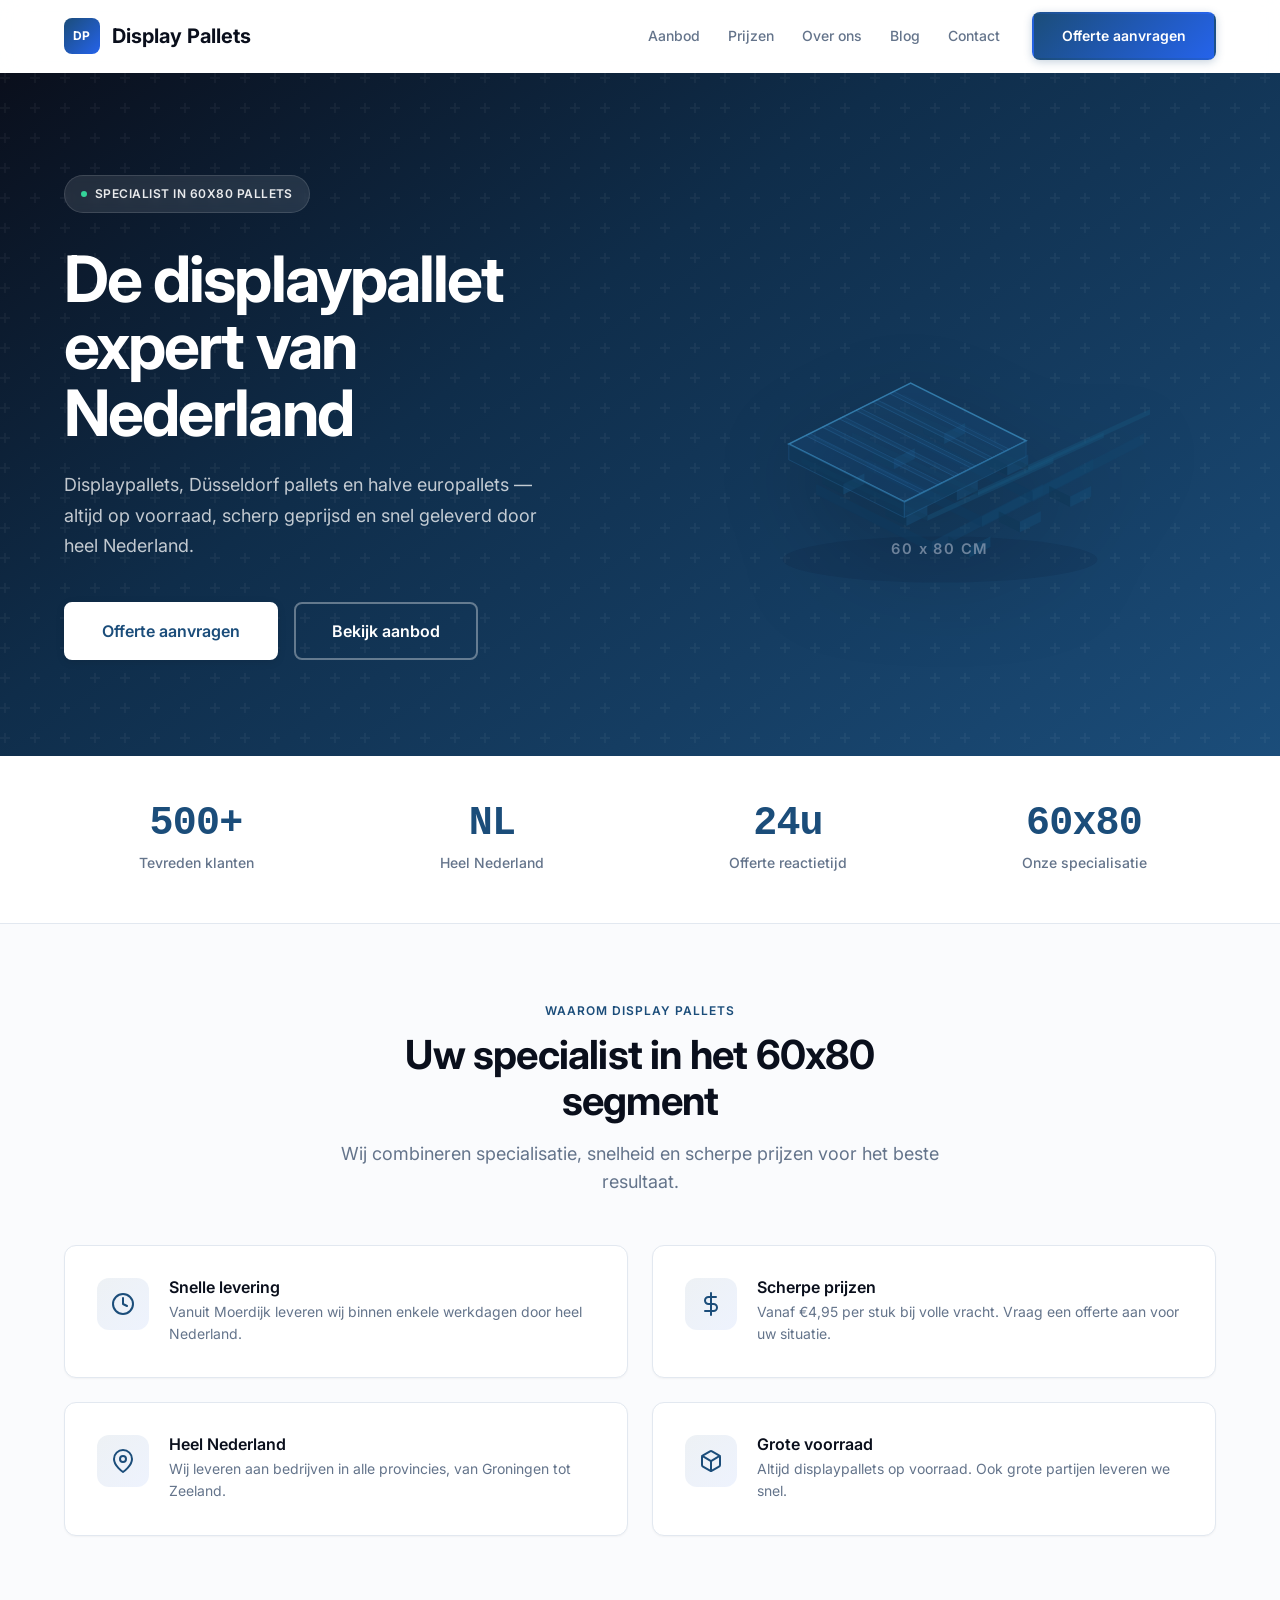
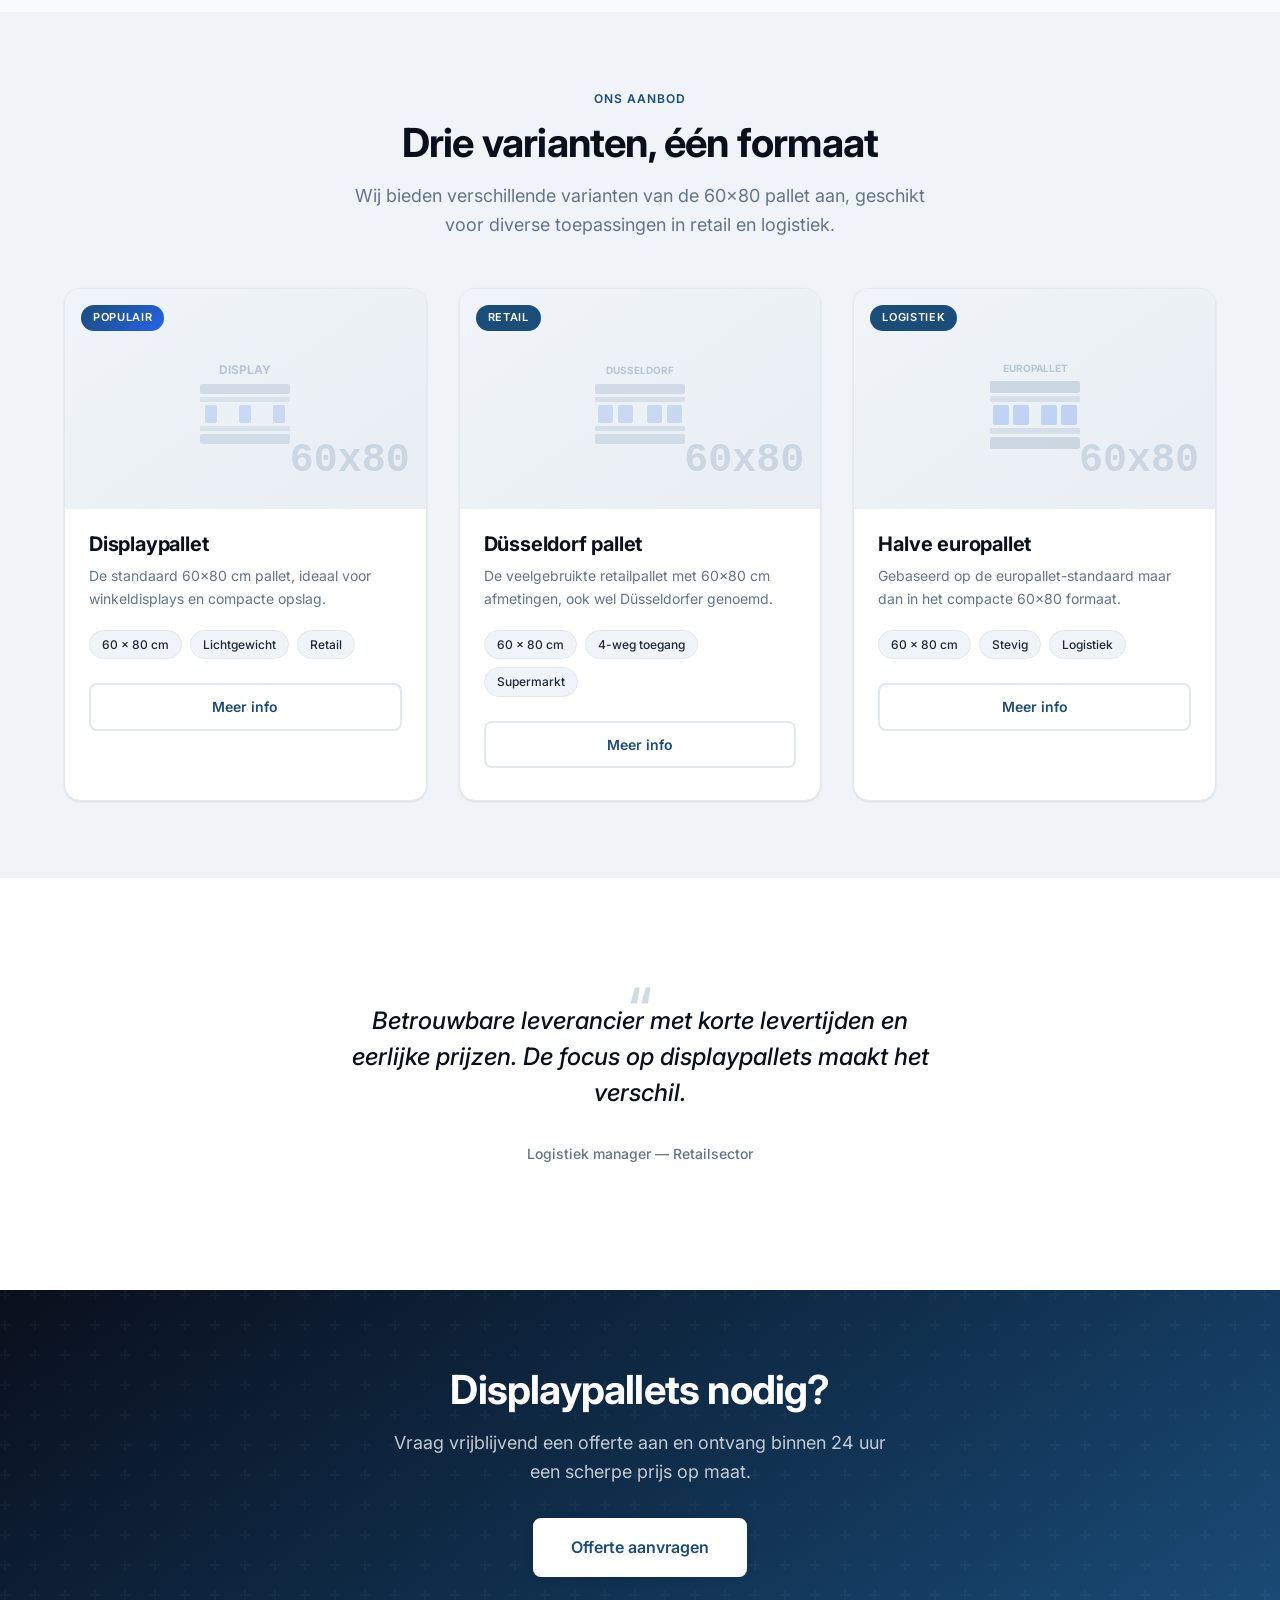
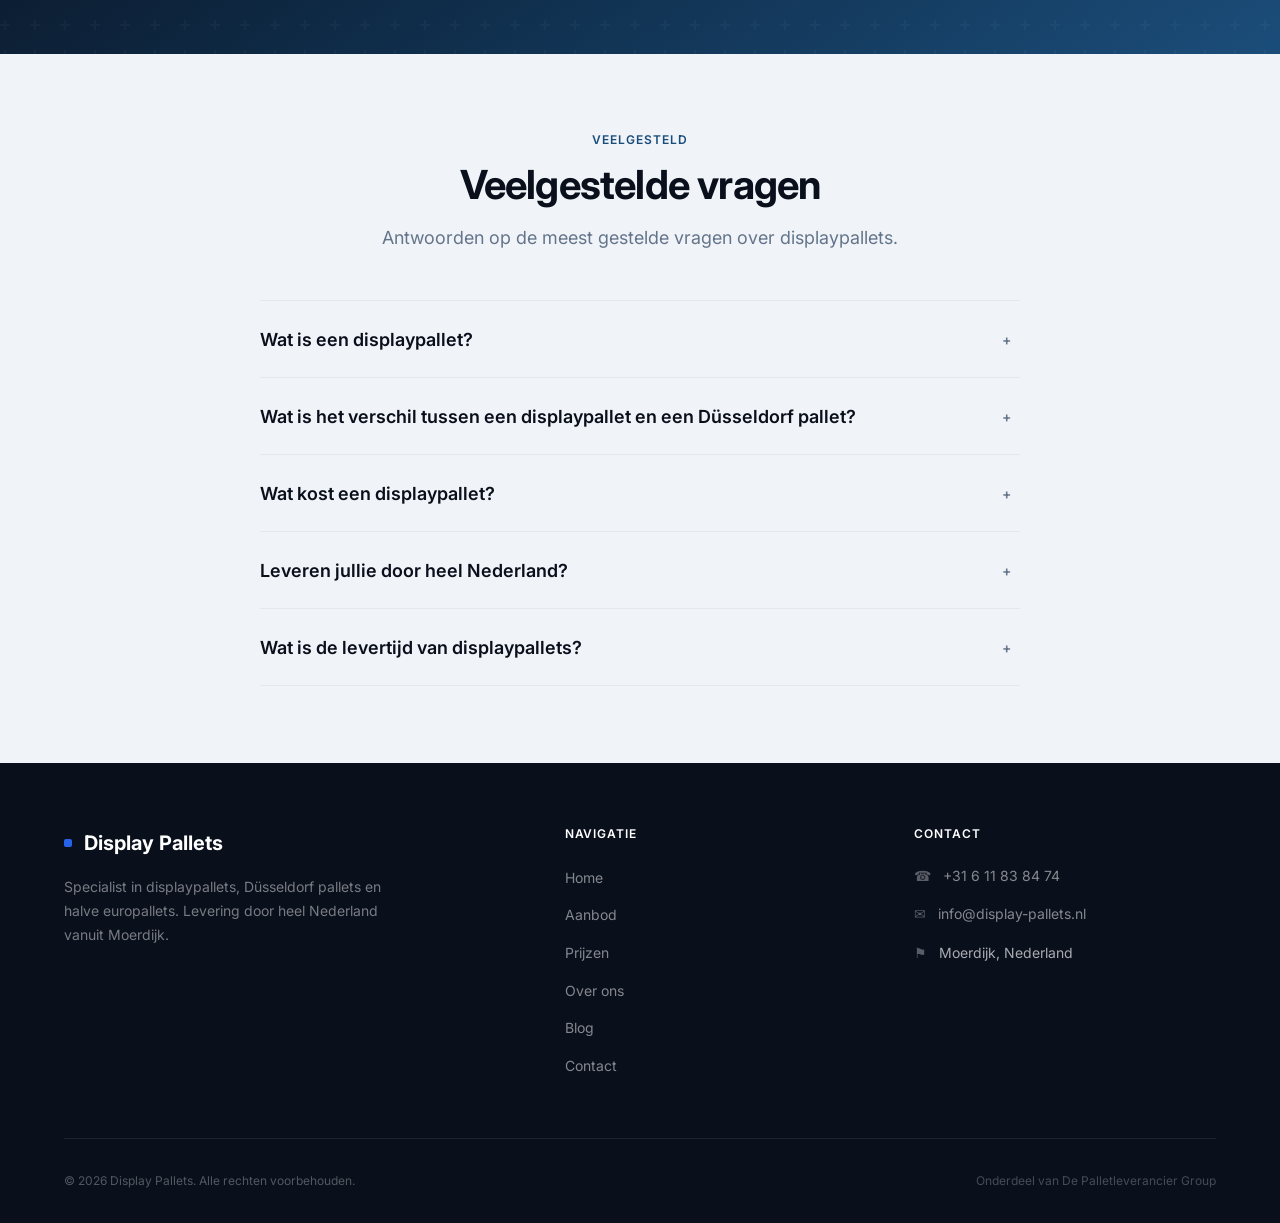
==== commit 42924139: "Hero SVG: abstracte doos vervangen door herkenbare displaypallet met planken, klossen en isometrisch" ====
--- a/index.html
+++ b/index.html
@@ -129,44 +129,96 @@
         <div class="hero__visual">
           <!-- Isometric displaypallet SVG -->
           <svg viewBox="0 0 400 350" fill="none" xmlns="http://www.w3.org/2000/svg">
-            <!-- Base platform - isometric view -->
-            <g opacity="0.95">
-              <!-- Shadow -->
-              <ellipse cx="200" cy="310" rx="140" ry="25" fill="#0A0F1C" opacity="0.15"/>
-              <!-- Pallet top surface -->
-              <path d="M200 100 L340 170 L200 240 L60 170Z" fill="#3B82F6" opacity="0.2"/>
-              <path d="M200 100 L340 170 L200 240 L60 170Z" stroke="#60A5FA" stroke-width="1.5" fill="none"/>
-              <!-- Pallet front face -->
-              <path d="M60 170 L200 240 L200 270 L60 200Z" fill="#1E40AF" opacity="0.3"/>
-              <path d="M200 240 L340 170 L340 200 L200 270Z" fill="#1D4ED8" opacity="0.25"/>
-              <!-- Pallet deck boards - top -->
-              <line x1="88" y1="156" x2="228" y2="226" stroke="#60A5FA" stroke-width="0.8" opacity="0.4"/>
-              <line x1="116" y1="142" x2="256" y2="212" stroke="#60A5FA" stroke-width="0.8" opacity="0.4"/>
-              <line x1="144" y1="128" x2="284" y2="198" stroke="#60A5FA" stroke-width="0.8" opacity="0.4"/>
-              <line x1="172" y1="114" x2="312" y2="184" stroke="#60A5FA" stroke-width="0.8" opacity="0.4"/>
-              <!-- Cross boards -->
-              <line x1="104" y1="186" x2="296" y2="186" stroke="#60A5FA" stroke-width="0.8" opacity="0.3" transform="rotate(-15 200 186)"/>
-              <line x1="104" y1="160" x2="296" y2="160" stroke="#60A5FA" stroke-width="0.8" opacity="0.3" transform="rotate(-15 200 160)"/>
-              <!-- Pallet blocks -->
-              <rect x="90" y="175" width="20" height="25" rx="2" fill="#2563EB" opacity="0.35" transform="skewX(-20)"/>
-              <rect x="180" y="195" width="20" height="25" rx="2" fill="#2563EB" opacity="0.35" transform="skewX(-20)"/>
-              <rect x="270" y="175" width="20" height="25" rx="2" fill="#2563EB" opacity="0.3" transform="skewX(-20)"/>
-              <!-- Stacked boxes on pallet -->
-              <g opacity="0.85">
-                <!-- Box 1 -->
-                <path d="M130 70 L230 115 L230 165 L130 120Z" fill="#93C5FD" opacity="0.25" stroke="#60A5FA" stroke-width="1"/>
-                <path d="M230 115 L290 85 L290 135 L230 165Z" fill="#60A5FA" opacity="0.2" stroke="#60A5FA" stroke-width="1"/>
-                <path d="M130 70 L230 115 L290 85 L190 40Z" fill="#BFDBFE" opacity="0.3" stroke="#60A5FA" stroke-width="1"/>
-                <!-- Box 2 (offset) -->
-                <path d="M150 40 L240 80 L240 120 L150 80Z" fill="#93C5FD" opacity="0.2" stroke="#60A5FA" stroke-width="0.8"/>
-                <path d="M240 80 L295 55 L295 95 L240 120Z" fill="#60A5FA" opacity="0.15" stroke="#60A5FA" stroke-width="0.8"/>
-                <path d="M150 40 L240 80 L295 55 L205 15Z" fill="#BFDBFE" opacity="0.25" stroke="#60A5FA" stroke-width="0.8"/>
-              </g>
-              <!-- Dimension label -->
-              <g opacity="0.6">
-                <text x="200" y="290" text-anchor="middle" fill="#94A3B8" font-family="Inter, sans-serif" font-size="14" font-weight="600" letter-spacing="0.1em">60 x 80 CM</text>
-              </g>
-            </g>
+            <!-- Shadow -->
+            <ellipse cx="200" cy="310" rx="150" ry="22" fill="#0A1628" opacity="0.12"/>
+
+            <!-- === BOTTOM BOARDS (3 runners, lengthwise) === -->
+            <!-- Runner left -->
+            <path d="M82 248 L192 303 L192 293 L82 238Z" fill="#0F3A5E" opacity="0.5"/>
+            <path d="M192 303 L298 248 L298 238 L192 293Z" fill="#12486F" opacity="0.4"/>
+            <!-- Runner center -->
+            <path d="M130 224 L240 279 L240 269 L130 214Z" fill="#0F3A5E" opacity="0.5"/>
+            <path d="M240 279 L346 224 L346 214 L240 269Z" fill="#12486F" opacity="0.4"/>
+            <!-- Runner right -->
+            <path d="M178 200 L288 255 L288 245 L178 190Z" fill="#0F3A5E" opacity="0.5"/>
+            <path d="M288 255 L394 200 L394 190 L288 245Z" fill="#12486F" opacity="0.4"/>
+
+            <!-- === BLOCKS (9 blocks: 3 rows x 3) visible from front/side === -->
+            <!-- Front row blocks (left side face) -->
+            <path d="M88 228 L88 238 L108 248 L108 238Z" fill="#0E3655" opacity="0.65"/>
+            <path d="M108 248 L128 238 L128 228 L108 238Z" fill="#154E78" opacity="0.55"/>
+            <path d="M136 204 L136 214 L156 224 L156 214Z" fill="#0E3655" opacity="0.65"/>
+            <path d="M156 224 L176 214 L176 204 L156 214Z" fill="#154E78" opacity="0.55"/>
+            <path d="M184 180 L184 190 L204 200 L204 190Z" fill="#0E3655" opacity="0.65"/>
+            <path d="M204 200 L224 190 L224 180 L204 190Z" fill="#154E78" opacity="0.55"/>
+            <!-- Middle row blocks -->
+            <path d="M148 258 L148 268 L168 278 L168 268Z" fill="#0E3655" opacity="0.6"/>
+            <path d="M168 278 L188 268 L188 258 L168 268Z" fill="#154E78" opacity="0.5"/>
+            <path d="M196 234 L196 244 L216 254 L216 244Z" fill="#0E3655" opacity="0.6"/>
+            <path d="M216 254 L236 244 L236 234 L216 244Z" fill="#154E78" opacity="0.5"/>
+            <path d="M244 210 L244 220 L264 230 L264 220Z" fill="#0E3655" opacity="0.6"/>
+            <path d="M264 230 L284 220 L284 210 L264 220Z" fill="#154E78" opacity="0.5"/>
+            <!-- Back row blocks -->
+            <path d="M208 288 L208 298 L228 308 L228 298Z" fill="#0E3655" opacity="0.55"/>
+            <path d="M228 308 L248 298 L248 288 L228 298Z" fill="#154E78" opacity="0.45"/>
+            <path d="M256 264 L256 274 L276 284 L276 274Z" fill="#0E3655" opacity="0.55"/>
+            <path d="M276 284 L296 274 L296 264 L276 274Z" fill="#154E78" opacity="0.45"/>
+            <path d="M304 240 L304 250 L324 260 L324 250Z" fill="#0E3655" opacity="0.55"/>
+            <path d="M324 260 L344 250 L344 240 L324 250Z" fill="#154E78" opacity="0.45"/>
+
+            <!-- === MIDDLE CROSS BOARDS (3 stringers going width-wise) === -->
+            <!-- Front stringer -->
+            <path d="M68 218 L188 273 L188 268 L68 213Z" fill="#133F5E" opacity="0.45"/>
+            <path d="M188 273 L308 218 L308 213 L188 268Z" fill="#185A82" opacity="0.35"/>
+            <!-- Center stringer -->
+            <path d="M116 194 L236 249 L236 244 L116 189Z" fill="#133F5E" opacity="0.45"/>
+            <path d="M236 249 L356 194 L356 189 L236 244Z" fill="#185A82" opacity="0.35"/>
+            <!-- Back stringer -->
+            <path d="M164 170 L284 225 L284 220 L164 165Z" fill="#133F5E" opacity="0.45"/>
+            <path d="M284 225 L404 170 L404 165 L284 220Z" fill="#185A82" opacity="0.35"/>
+
+            <!-- === TOP DECK BOARDS (7 planks with gaps) === -->
+            <!-- Board 1 (front-most) -->
+            <path d="M56 200 L166 255 L186 245 L76 190Z" fill="#1B4D7A" opacity="0.3"/>
+            <path d="M56 200 L76 190 L186 245 L166 255Z" stroke="#2A6A9E" stroke-width="0.8" fill="none" opacity="0.5"/>
+            <!-- Board 2 -->
+            <path d="M72 192 L182 247 L202 237 L92 182Z" fill="#1B4D7A" opacity="0.32"/>
+            <path d="M72 192 L92 182 L202 237 L182 247Z" stroke="#2A6A9E" stroke-width="0.8" fill="none" opacity="0.5"/>
+            <!-- Board 3 -->
+            <path d="M88 184 L198 239 L218 229 L108 174Z" fill="#1B4D7A" opacity="0.28"/>
+            <path d="M88 184 L108 174 L218 229 L198 239Z" stroke="#2A6A9E" stroke-width="0.8" fill="none" opacity="0.5"/>
+            <!-- Board 4 (center) -->
+            <path d="M104 176 L214 231 L234 221 L124 166Z" fill="#1B4D7A" opacity="0.3"/>
+            <path d="M104 176 L124 166 L234 221 L214 231Z" stroke="#2A6A9E" stroke-width="0.8" fill="none" opacity="0.5"/>
+            <!-- Board 5 -->
+            <path d="M120 168 L230 223 L250 213 L140 158Z" fill="#1B4D7A" opacity="0.26"/>
+            <path d="M120 168 L140 158 L250 213 L230 223Z" stroke="#2A6A9E" stroke-width="0.8" fill="none" opacity="0.5"/>
+            <!-- Board 6 -->
+            <path d="M136 160 L246 215 L266 205 L156 150Z" fill="#1B4D7A" opacity="0.28"/>
+            <path d="M136 160 L156 150 L266 205 L246 215Z" stroke="#2A6A9E" stroke-width="0.8" fill="none" opacity="0.5"/>
+            <!-- Board 7 (back-most) -->
+            <path d="M152 152 L262 207 L282 197 L172 142Z" fill="#1B4D7A" opacity="0.3"/>
+            <path d="M152 152 L172 142 L282 197 L262 207Z" stroke="#2A6A9E" stroke-width="0.8" fill="none" opacity="0.5"/>
+
+            <!-- === TOP SURFACE OUTLINE (full deck) === -->
+            <path d="M56 200 L166 255 L282 197 L172 142Z" stroke="#3D8EBF" stroke-width="1.5" fill="#1B4D7A" fill-opacity="0.08" opacity="0.7"/>
+
+            <!-- === FRONT FACE (left side visible) === -->
+            <path d="M56 200 L166 255 L166 270 L56 215Z" fill="#0F3A5E" opacity="0.45"/>
+            <path d="M56 200 L166 255 L166 270 L56 215Z" stroke="#2A6A9E" stroke-width="0.8" fill="none" opacity="0.4"/>
+
+            <!-- === RIGHT FACE === -->
+            <path d="M166 255 L282 197 L282 212 L166 270Z" fill="#154E78" opacity="0.35"/>
+            <path d="M166 255 L282 197 L282 212 L166 270Z" stroke="#2A6A9E" stroke-width="0.8" fill="none" opacity="0.35"/>
+
+            <!-- === WOOD GRAIN DETAILS on top === -->
+            <line x1="80" y1="193" x2="170" y2="238" stroke="#3D8EBF" stroke-width="0.3" opacity="0.3"/>
+            <line x1="110" y1="178" x2="200" y2="223" stroke="#3D8EBF" stroke-width="0.3" opacity="0.25"/>
+            <line x1="145" y1="160" x2="235" y2="205" stroke="#3D8EBF" stroke-width="0.3" opacity="0.25"/>
+            <line x1="165" y1="153" x2="255" y2="198" stroke="#3D8EBF" stroke-width="0.3" opacity="0.2"/>
+
+            <!-- === DIMENSION LABEL === -->
+            <text x="200" y="305" text-anchor="middle" fill="#94A3B8" font-family="Inter, sans-serif" font-size="14" font-weight="600" letter-spacing="0.1em" opacity="0.7">60 x 80 CM</text>
           </svg>
         </div>
       </div>
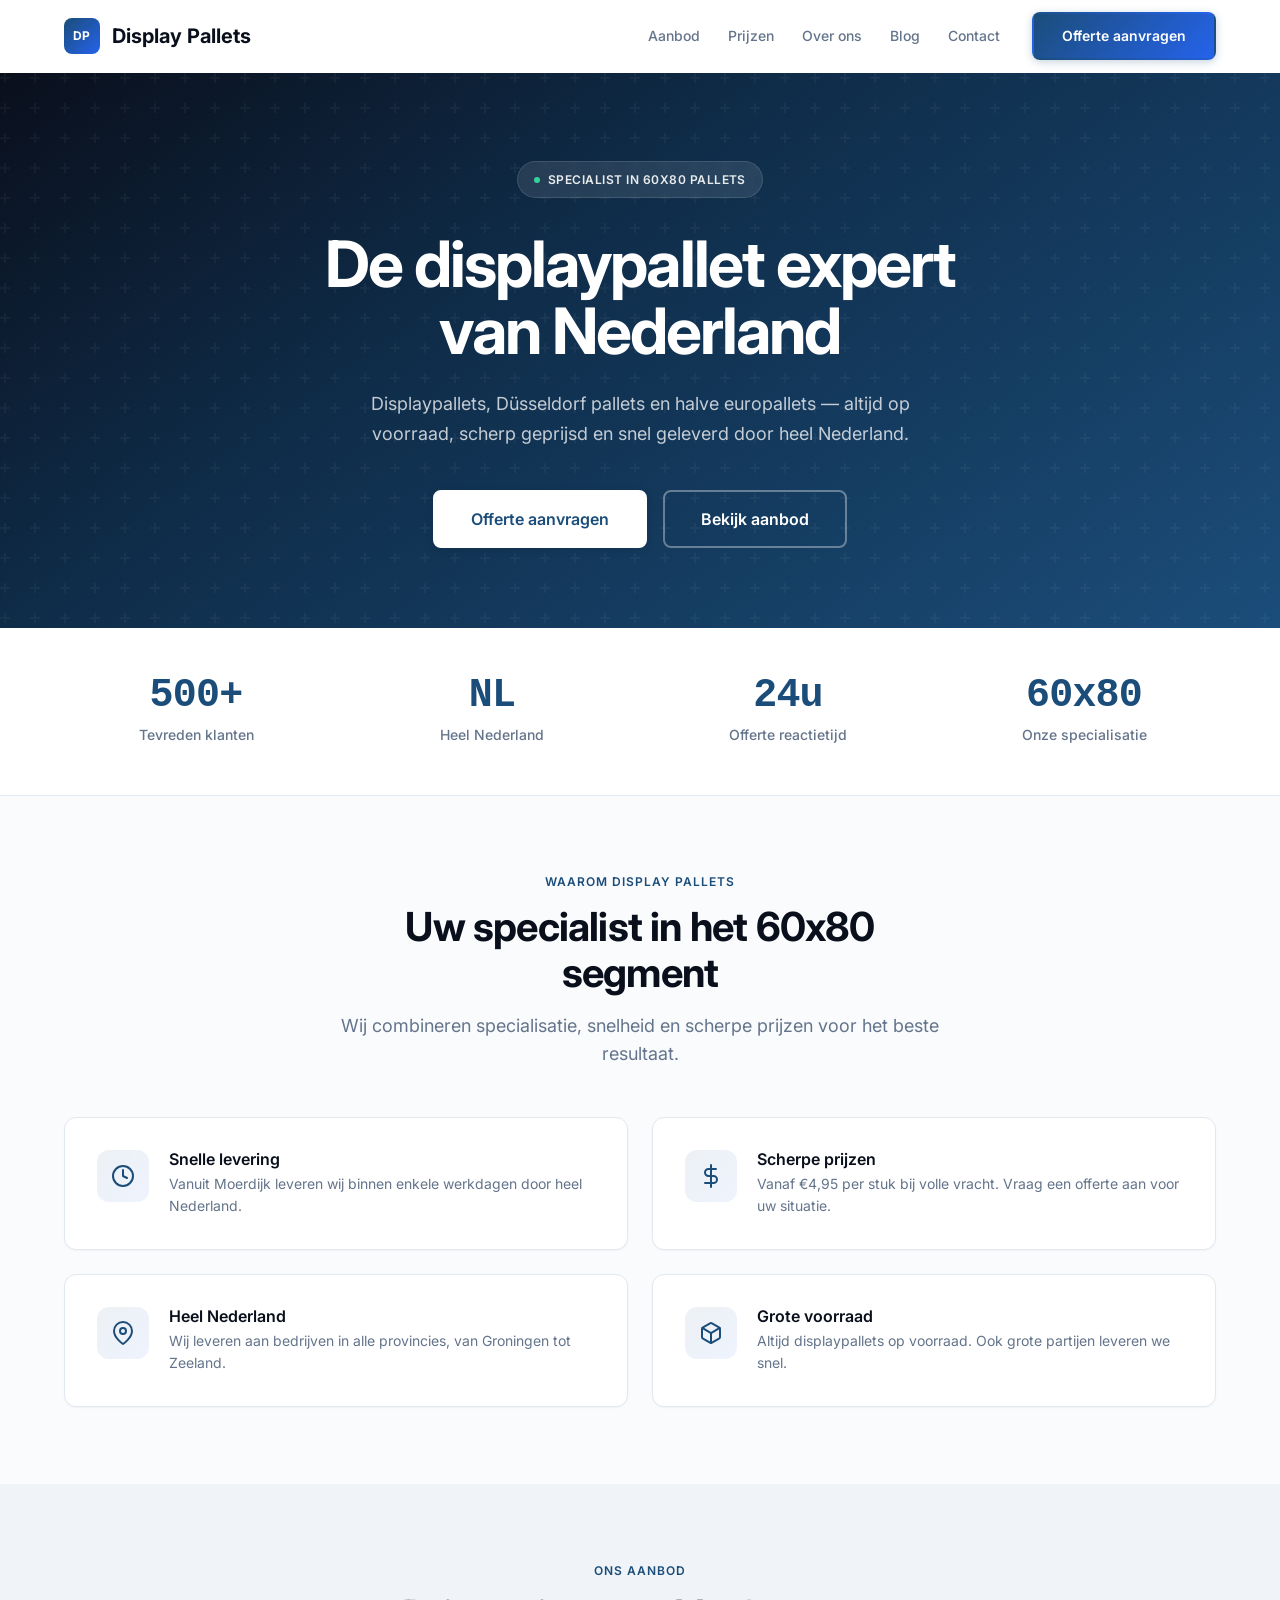
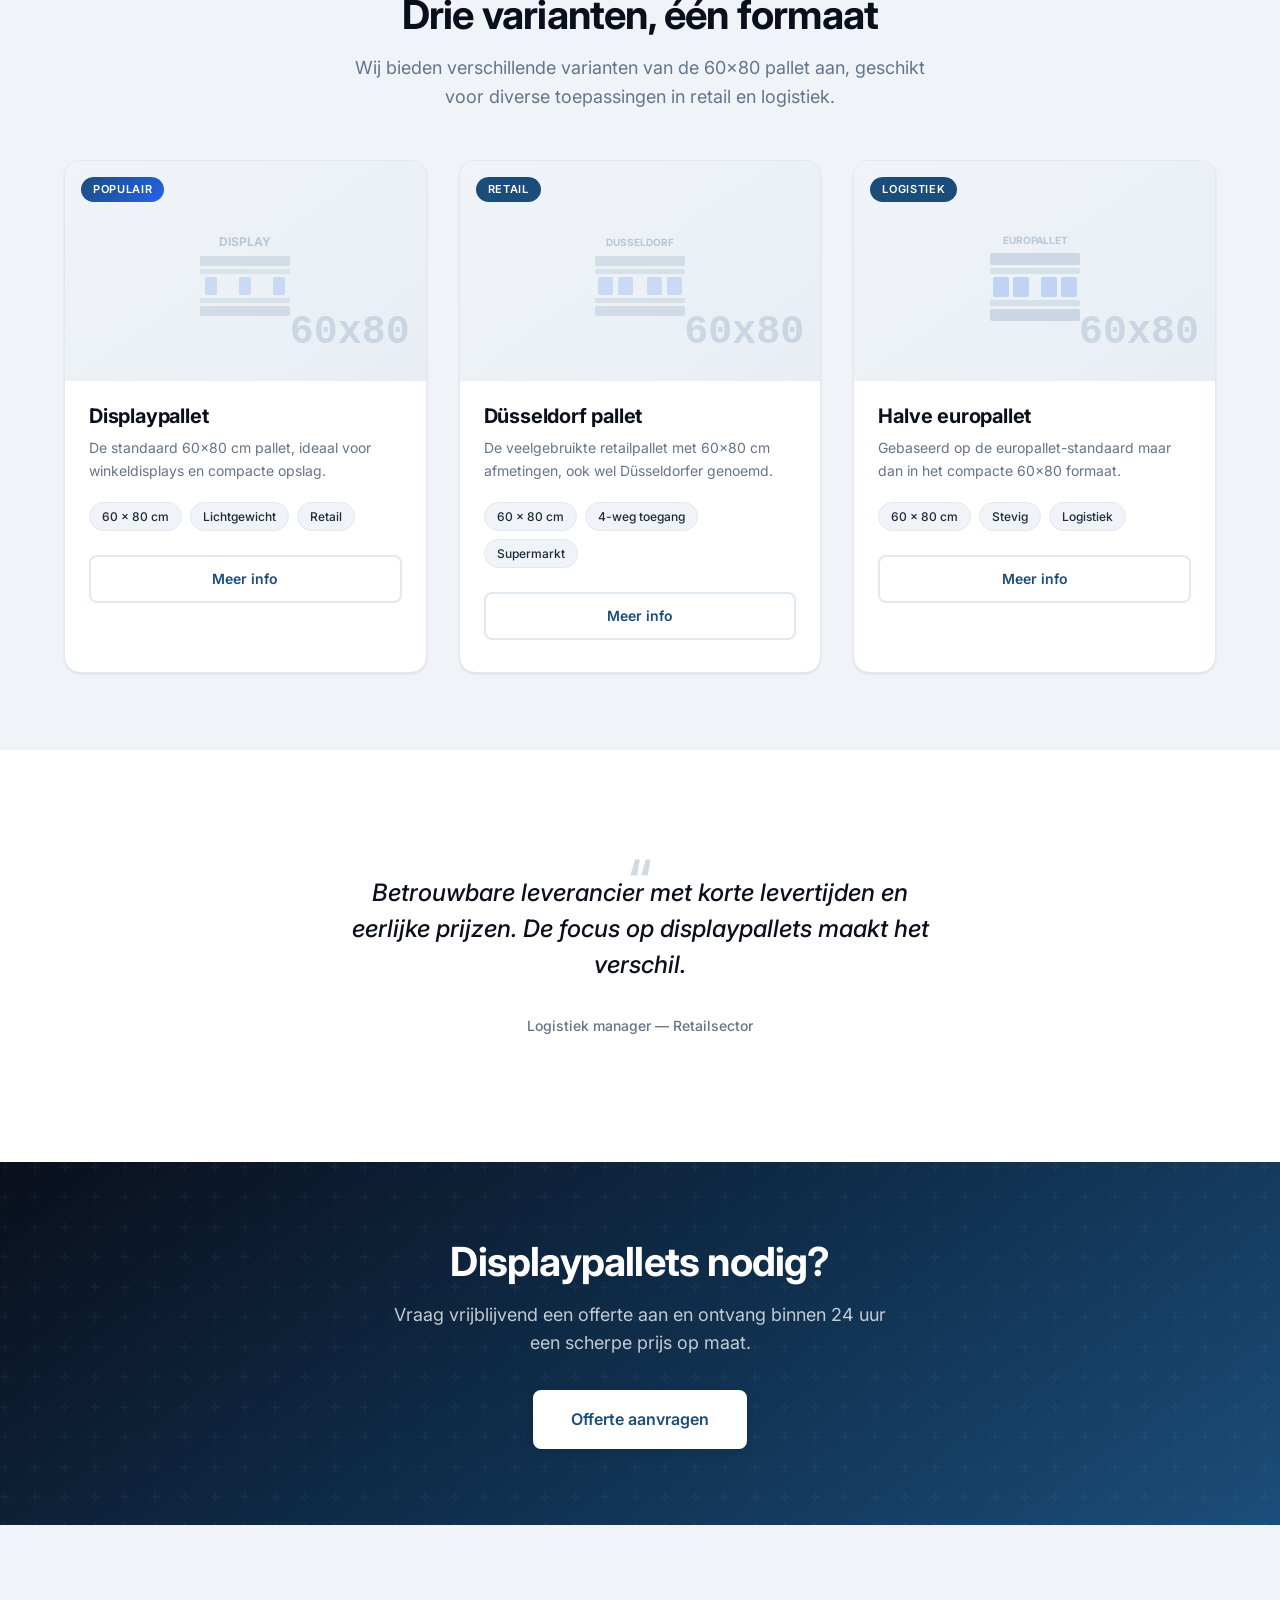
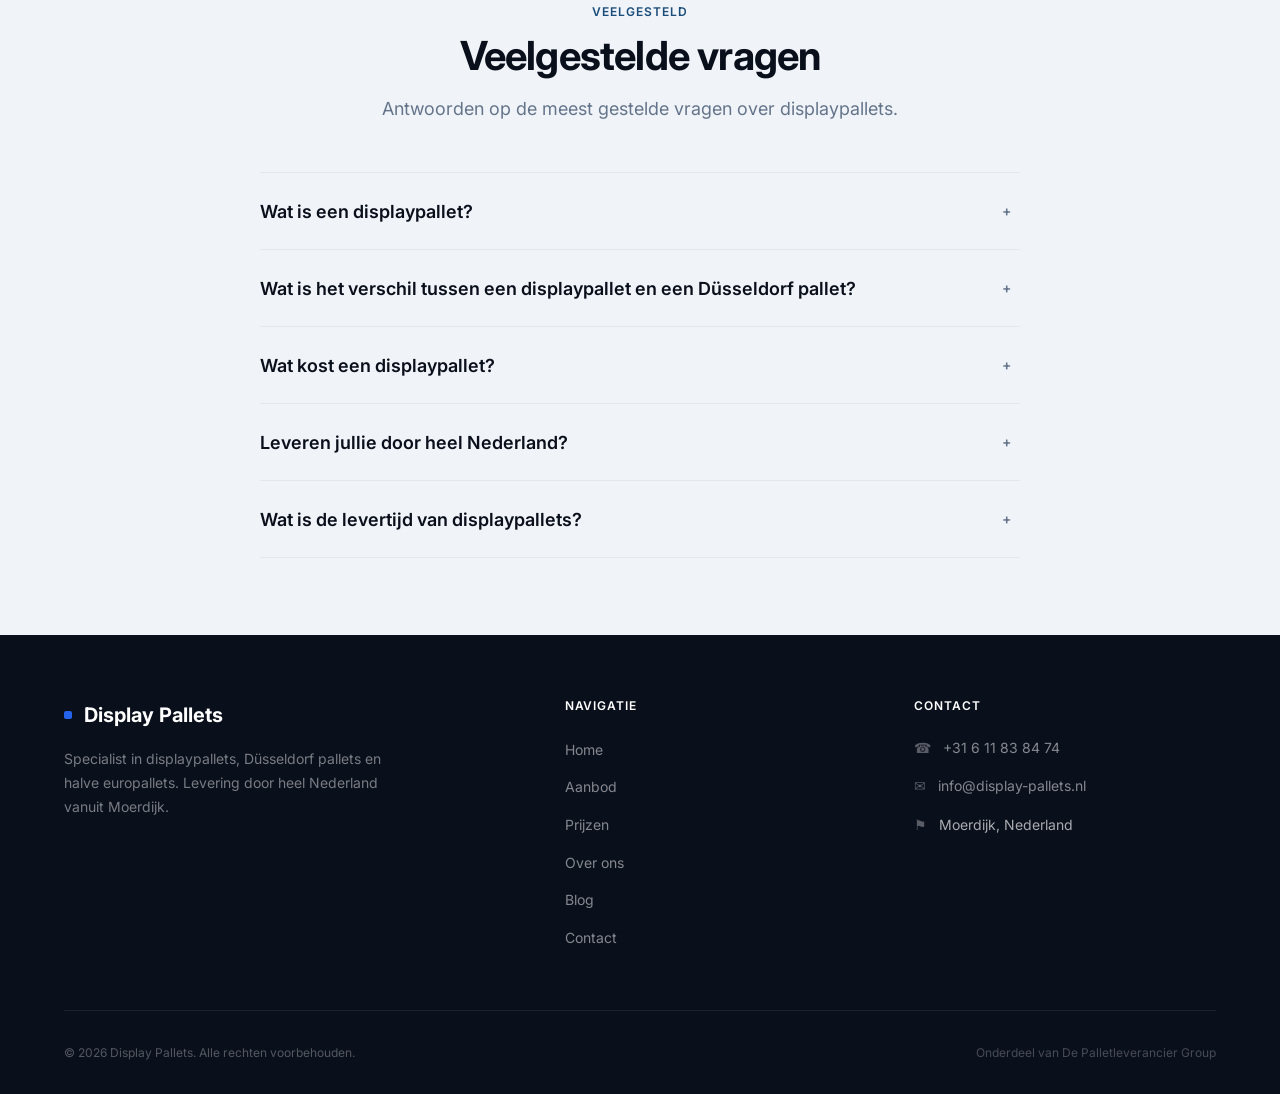
==== commit 2916ae3e: "Hero: centered layout zonder SVG illustratie (cleaner, professioneler)" ====
--- a/index.html
+++ b/index.html
@@ -116,110 +116,13 @@
   <!-- Hero -->
   <section class="hero">
     <div class="container">
-      <div class="hero__grid">
-        <div class="hero__content">
-          <span class="hero__badge"><span class="hero__badge-dot"></span> Specialist in 60x80 pallets</span>
-          <h1>De displaypallet expert van Nederland</h1>
-          <p>Displaypallets, Düsseldorf pallets en halve europallets — altijd op voorraad, scherp geprijsd en snel geleverd door heel Nederland.</p>
-          <div class="hero__actions">
-            <a href="contact.html" class="btn btn--white btn--lg">Offerte aanvragen</a>
-            <a href="aanbod.html" class="btn btn--outline-white btn--lg">Bekijk aanbod</a>
-          </div>
-        </div>
-        <div class="hero__visual">
-          <!-- Isometric displaypallet SVG -->
-          <svg viewBox="0 0 400 350" fill="none" xmlns="http://www.w3.org/2000/svg">
-            <!-- Shadow -->
-            <ellipse cx="200" cy="310" rx="150" ry="22" fill="#0A1628" opacity="0.12"/>
-
-            <!-- === BOTTOM BOARDS (3 runners, lengthwise) === -->
-            <!-- Runner left -->
-            <path d="M82 248 L192 303 L192 293 L82 238Z" fill="#0F3A5E" opacity="0.5"/>
-            <path d="M192 303 L298 248 L298 238 L192 293Z" fill="#12486F" opacity="0.4"/>
-            <!-- Runner center -->
-            <path d="M130 224 L240 279 L240 269 L130 214Z" fill="#0F3A5E" opacity="0.5"/>
-            <path d="M240 279 L346 224 L346 214 L240 269Z" fill="#12486F" opacity="0.4"/>
-            <!-- Runner right -->
-            <path d="M178 200 L288 255 L288 245 L178 190Z" fill="#0F3A5E" opacity="0.5"/>
-            <path d="M288 255 L394 200 L394 190 L288 245Z" fill="#12486F" opacity="0.4"/>
-
-            <!-- === BLOCKS (9 blocks: 3 rows x 3) visible from front/side === -->
-            <!-- Front row blocks (left side face) -->
-            <path d="M88 228 L88 238 L108 248 L108 238Z" fill="#0E3655" opacity="0.65"/>
-            <path d="M108 248 L128 238 L128 228 L108 238Z" fill="#154E78" opacity="0.55"/>
-            <path d="M136 204 L136 214 L156 224 L156 214Z" fill="#0E3655" opacity="0.65"/>
-            <path d="M156 224 L176 214 L176 204 L156 214Z" fill="#154E78" opacity="0.55"/>
-            <path d="M184 180 L184 190 L204 200 L204 190Z" fill="#0E3655" opacity="0.65"/>
-            <path d="M204 200 L224 190 L224 180 L204 190Z" fill="#154E78" opacity="0.55"/>
-            <!-- Middle row blocks -->
-            <path d="M148 258 L148 268 L168 278 L168 268Z" fill="#0E3655" opacity="0.6"/>
-            <path d="M168 278 L188 268 L188 258 L168 268Z" fill="#154E78" opacity="0.5"/>
-            <path d="M196 234 L196 244 L216 254 L216 244Z" fill="#0E3655" opacity="0.6"/>
-            <path d="M216 254 L236 244 L236 234 L216 244Z" fill="#154E78" opacity="0.5"/>
-            <path d="M244 210 L244 220 L264 230 L264 220Z" fill="#0E3655" opacity="0.6"/>
-            <path d="M264 230 L284 220 L284 210 L264 220Z" fill="#154E78" opacity="0.5"/>
-            <!-- Back row blocks -->
-            <path d="M208 288 L208 298 L228 308 L228 298Z" fill="#0E3655" opacity="0.55"/>
-            <path d="M228 308 L248 298 L248 288 L228 298Z" fill="#154E78" opacity="0.45"/>
-            <path d="M256 264 L256 274 L276 284 L276 274Z" fill="#0E3655" opacity="0.55"/>
-            <path d="M276 284 L296 274 L296 264 L276 274Z" fill="#154E78" opacity="0.45"/>
-            <path d="M304 240 L304 250 L324 260 L324 250Z" fill="#0E3655" opacity="0.55"/>
-            <path d="M324 260 L344 250 L344 240 L324 250Z" fill="#154E78" opacity="0.45"/>
-
-            <!-- === MIDDLE CROSS BOARDS (3 stringers going width-wise) === -->
-            <!-- Front stringer -->
-            <path d="M68 218 L188 273 L188 268 L68 213Z" fill="#133F5E" opacity="0.45"/>
-            <path d="M188 273 L308 218 L308 213 L188 268Z" fill="#185A82" opacity="0.35"/>
-            <!-- Center stringer -->
-            <path d="M116 194 L236 249 L236 244 L116 189Z" fill="#133F5E" opacity="0.45"/>
-            <path d="M236 249 L356 194 L356 189 L236 244Z" fill="#185A82" opacity="0.35"/>
-            <!-- Back stringer -->
-            <path d="M164 170 L284 225 L284 220 L164 165Z" fill="#133F5E" opacity="0.45"/>
-            <path d="M284 225 L404 170 L404 165 L284 220Z" fill="#185A82" opacity="0.35"/>
-
-            <!-- === TOP DECK BOARDS (7 planks with gaps) === -->
-            <!-- Board 1 (front-most) -->
-            <path d="M56 200 L166 255 L186 245 L76 190Z" fill="#1B4D7A" opacity="0.3"/>
-            <path d="M56 200 L76 190 L186 245 L166 255Z" stroke="#2A6A9E" stroke-width="0.8" fill="none" opacity="0.5"/>
-            <!-- Board 2 -->
-            <path d="M72 192 L182 247 L202 237 L92 182Z" fill="#1B4D7A" opacity="0.32"/>
-            <path d="M72 192 L92 182 L202 237 L182 247Z" stroke="#2A6A9E" stroke-width="0.8" fill="none" opacity="0.5"/>
-            <!-- Board 3 -->
-            <path d="M88 184 L198 239 L218 229 L108 174Z" fill="#1B4D7A" opacity="0.28"/>
-            <path d="M88 184 L108 174 L218 229 L198 239Z" stroke="#2A6A9E" stroke-width="0.8" fill="none" opacity="0.5"/>
-            <!-- Board 4 (center) -->
-            <path d="M104 176 L214 231 L234 221 L124 166Z" fill="#1B4D7A" opacity="0.3"/>
-            <path d="M104 176 L124 166 L234 221 L214 231Z" stroke="#2A6A9E" stroke-width="0.8" fill="none" opacity="0.5"/>
-            <!-- Board 5 -->
-            <path d="M120 168 L230 223 L250 213 L140 158Z" fill="#1B4D7A" opacity="0.26"/>
-            <path d="M120 168 L140 158 L250 213 L230 223Z" stroke="#2A6A9E" stroke-width="0.8" fill="none" opacity="0.5"/>
-            <!-- Board 6 -->
-            <path d="M136 160 L246 215 L266 205 L156 150Z" fill="#1B4D7A" opacity="0.28"/>
-            <path d="M136 160 L156 150 L266 205 L246 215Z" stroke="#2A6A9E" stroke-width="0.8" fill="none" opacity="0.5"/>
-            <!-- Board 7 (back-most) -->
-            <path d="M152 152 L262 207 L282 197 L172 142Z" fill="#1B4D7A" opacity="0.3"/>
-            <path d="M152 152 L172 142 L282 197 L262 207Z" stroke="#2A6A9E" stroke-width="0.8" fill="none" opacity="0.5"/>
-
-            <!-- === TOP SURFACE OUTLINE (full deck) === -->
-            <path d="M56 200 L166 255 L282 197 L172 142Z" stroke="#3D8EBF" stroke-width="1.5" fill="#1B4D7A" fill-opacity="0.08" opacity="0.7"/>
-
-            <!-- === FRONT FACE (left side visible) === -->
-            <path d="M56 200 L166 255 L166 270 L56 215Z" fill="#0F3A5E" opacity="0.45"/>
-            <path d="M56 200 L166 255 L166 270 L56 215Z" stroke="#2A6A9E" stroke-width="0.8" fill="none" opacity="0.4"/>
-
-            <!-- === RIGHT FACE === -->
-            <path d="M166 255 L282 197 L282 212 L166 270Z" fill="#154E78" opacity="0.35"/>
-            <path d="M166 255 L282 197 L282 212 L166 270Z" stroke="#2A6A9E" stroke-width="0.8" fill="none" opacity="0.35"/>
-
-            <!-- === WOOD GRAIN DETAILS on top === -->
-            <line x1="80" y1="193" x2="170" y2="238" stroke="#3D8EBF" stroke-width="0.3" opacity="0.3"/>
-            <line x1="110" y1="178" x2="200" y2="223" stroke="#3D8EBF" stroke-width="0.3" opacity="0.25"/>
-            <line x1="145" y1="160" x2="235" y2="205" stroke="#3D8EBF" stroke-width="0.3" opacity="0.25"/>
-            <line x1="165" y1="153" x2="255" y2="198" stroke="#3D8EBF" stroke-width="0.3" opacity="0.2"/>
-
-            <!-- === DIMENSION LABEL === -->
-            <text x="200" y="305" text-anchor="middle" fill="#94A3B8" font-family="Inter, sans-serif" font-size="14" font-weight="600" letter-spacing="0.1em" opacity="0.7">60 x 80 CM</text>
-          </svg>
+      <div class="hero__centered">
+        <span class="hero__badge"><span class="hero__badge-dot"></span> Specialist in 60x80 pallets</span>
+        <h1>De displaypallet expert van Nederland</h1>
+        <p>Displaypallets, Düsseldorf pallets en halve europallets — altijd op voorraad, scherp geprijsd en snel geleverd door heel Nederland.</p>
+        <div class="hero__actions">
+          <a href="contact.html" class="btn btn--white btn--lg">Offerte aanvragen</a>
+          <a href="aanbod.html" class="btn btn--outline-white btn--lg">Bekijk aanbod</a>
         </div>
       </div>
     </div>
--- a/css/style.css
+++ b/css/style.css
@@ -383,7 +383,7 @@
 .hero {
   background: linear-gradient(145deg, var(--clr-dark) 0%, var(--clr-primary-dark) 40%, var(--clr-primary) 100%);
   color: #fff;
-  padding: clamp(4rem, 8vw, 7rem) 0 clamp(4rem, 8vw, 6rem);
+  padding: clamp(3.5rem, 7vw, 5.5rem) 0 clamp(3.5rem, 7vw, 5rem);
   position: relative;
   overflow: hidden;
 }
@@ -399,14 +399,10 @@
   position: relative;
   z-index: 1;
 }
-.hero__grid {
-  display: grid;
-  grid-template-columns: 1fr 1fr;
-  gap: var(--sp-12);
-  align-items: center;
-}
-.hero__content {
-  max-width: 560px;
+.hero__centered {
+  text-align: center;
+  max-width: 720px;
+  margin: 0 auto;
 }
 .hero__badge {
   display: inline-flex;
@@ -423,6 +419,8 @@
   border: 1px solid rgba(255,255,255,0.12);
   letter-spacing: 0.04em;
   text-transform: uppercase;
+  margin-left: auto;
+  margin-right: auto;
 }
 .hero__badge-dot {
   width: 6px;
@@ -447,23 +445,15 @@
   color: rgba(255,255,255,0.75);
   margin-bottom: var(--sp-10);
   line-height: 1.7;
-  max-width: 480px;
+  max-width: 560px;
+  margin-left: auto;
+  margin-right: auto;
 }
 .hero__actions {
   display: flex;
   gap: var(--sp-4);
   flex-wrap: wrap;
-}
-.hero__visual {
-  display: flex;
-  align-items: center;
   justify-content: center;
-}
-.hero__visual svg {
-  width: 100%;
-  max-width: 420px;
-  height: auto;
-  filter: drop-shadow(0 20px 40px rgba(0,0,0,0.3));
 }
 
 /* ----- 8. Stats Bar ----- */
@@ -1565,11 +1555,7 @@
    ============================================ */
 
 @media (max-width: 1024px) {
-  .hero__grid { grid-template-columns: 1fr; }
-  .hero__visual { display: none; }
-  .hero__content { max-width: 100%; }
-  .hero h1 { max-width: 600px; }
-  .hero p { max-width: 520px; }
+  .hero__centered { max-width: 100%; }
 
   .usp-grid { grid-template-columns: 1fr; }
   .product-grid { grid-template-columns: repeat(2, 1fr); }
@@ -1646,29 +1632,17 @@
   }
 
   .hero {
-    padding: var(--sp-16) 0 var(--sp-12);
-    text-align: center;
+    padding: var(--sp-12) 0 var(--sp-10);
   }
   .hero h1 {
     font-size: var(--fs-4xl);
-    margin-left: auto;
-    margin-right: auto;
-  }
-  .hero p {
-    margin-left: auto;
-    margin-right: auto;
   }
   .hero__actions {
-    justify-content: center;
     flex-direction: column;
   }
   .hero__actions .btn {
     width: 100%;
     text-align: center;
-  }
-  .hero__badge {
-    margin-left: auto;
-    margin-right: auto;
   }
 
   .stats-grid { grid-template-columns: repeat(2, 1fr); gap: var(--sp-6); }
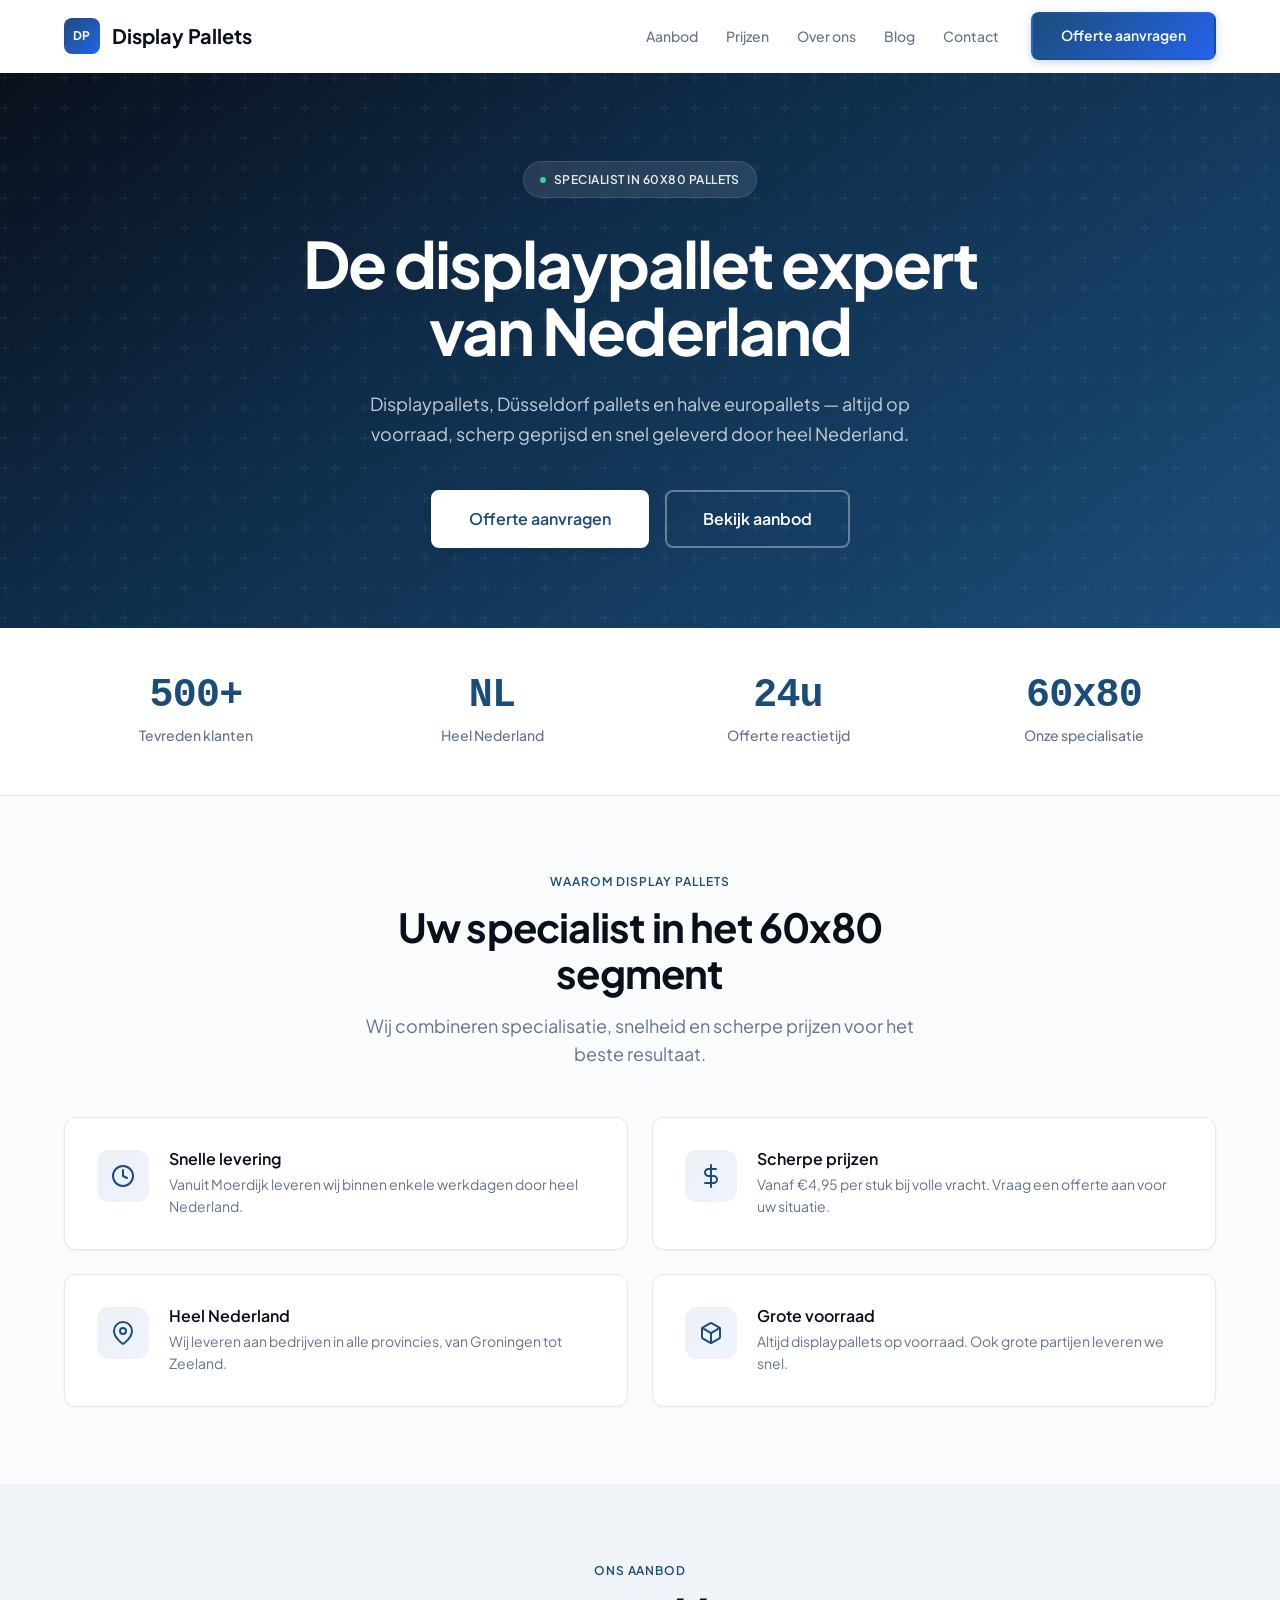
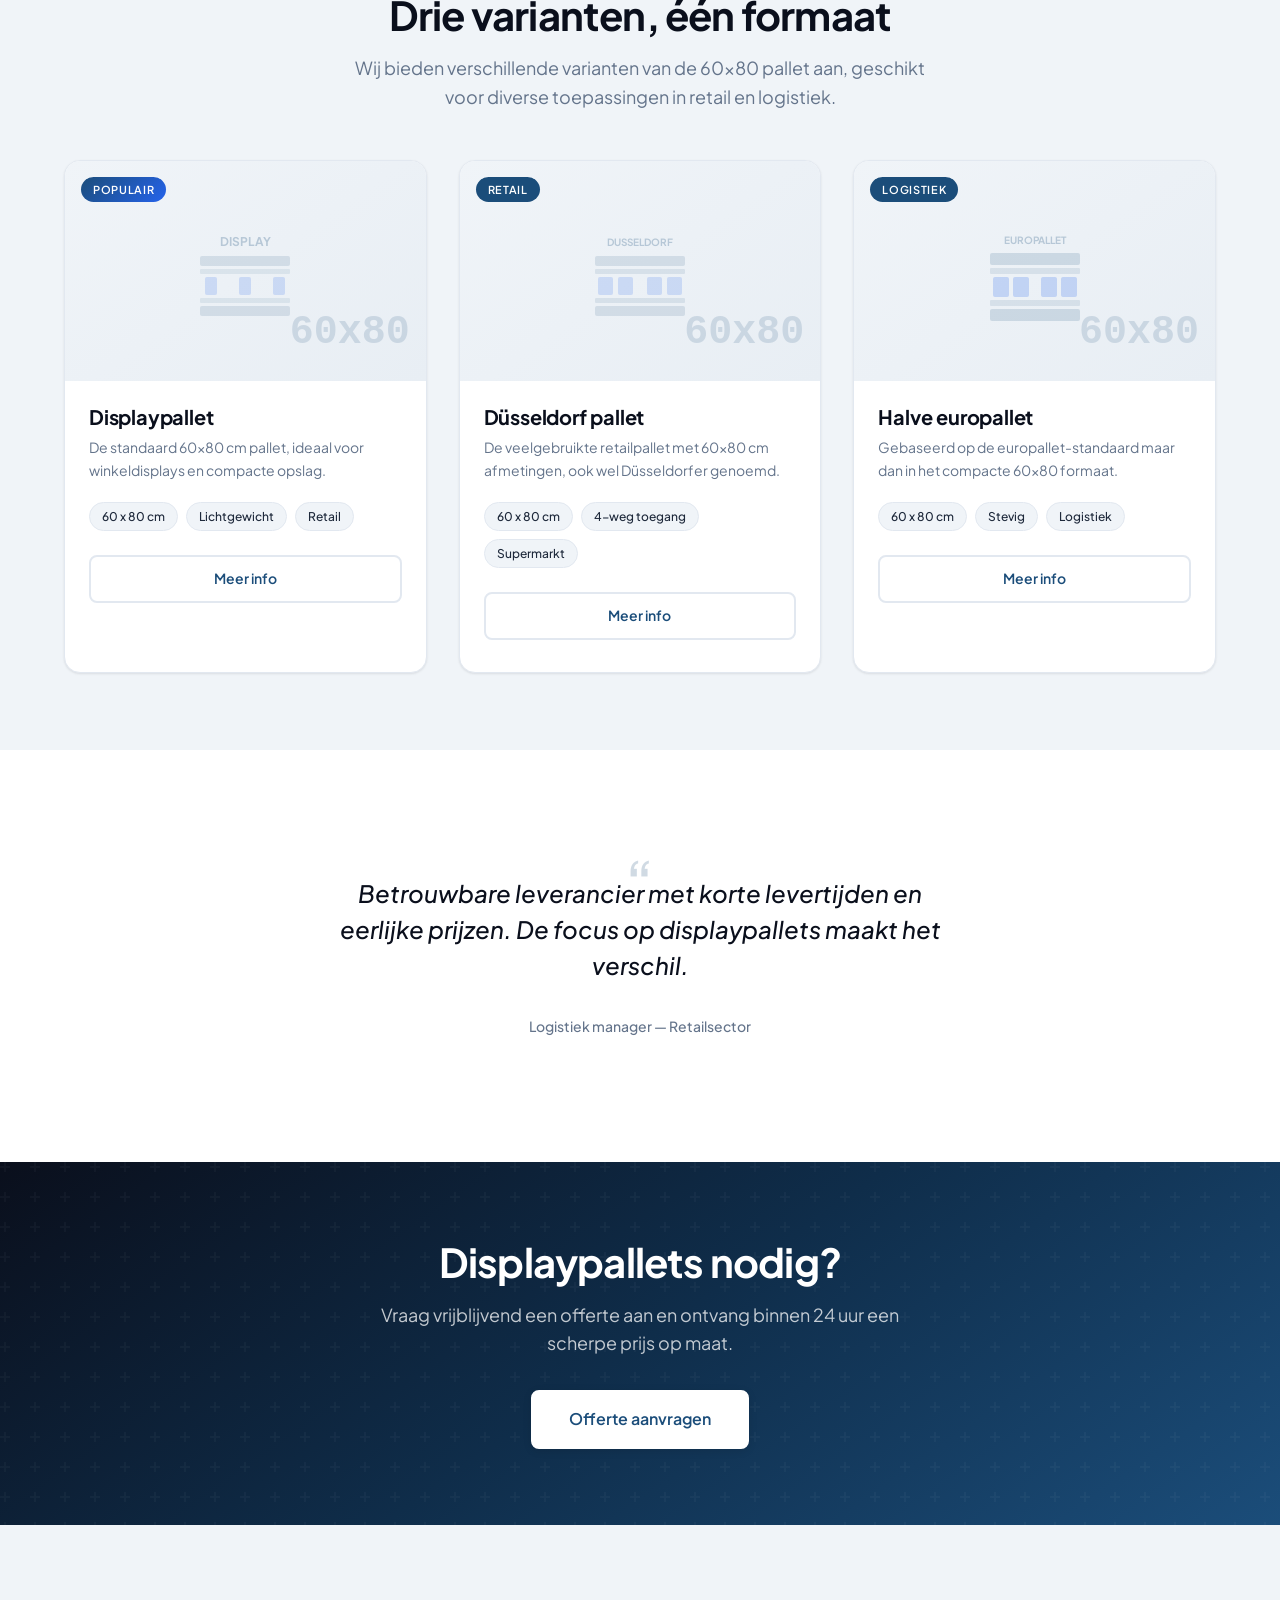
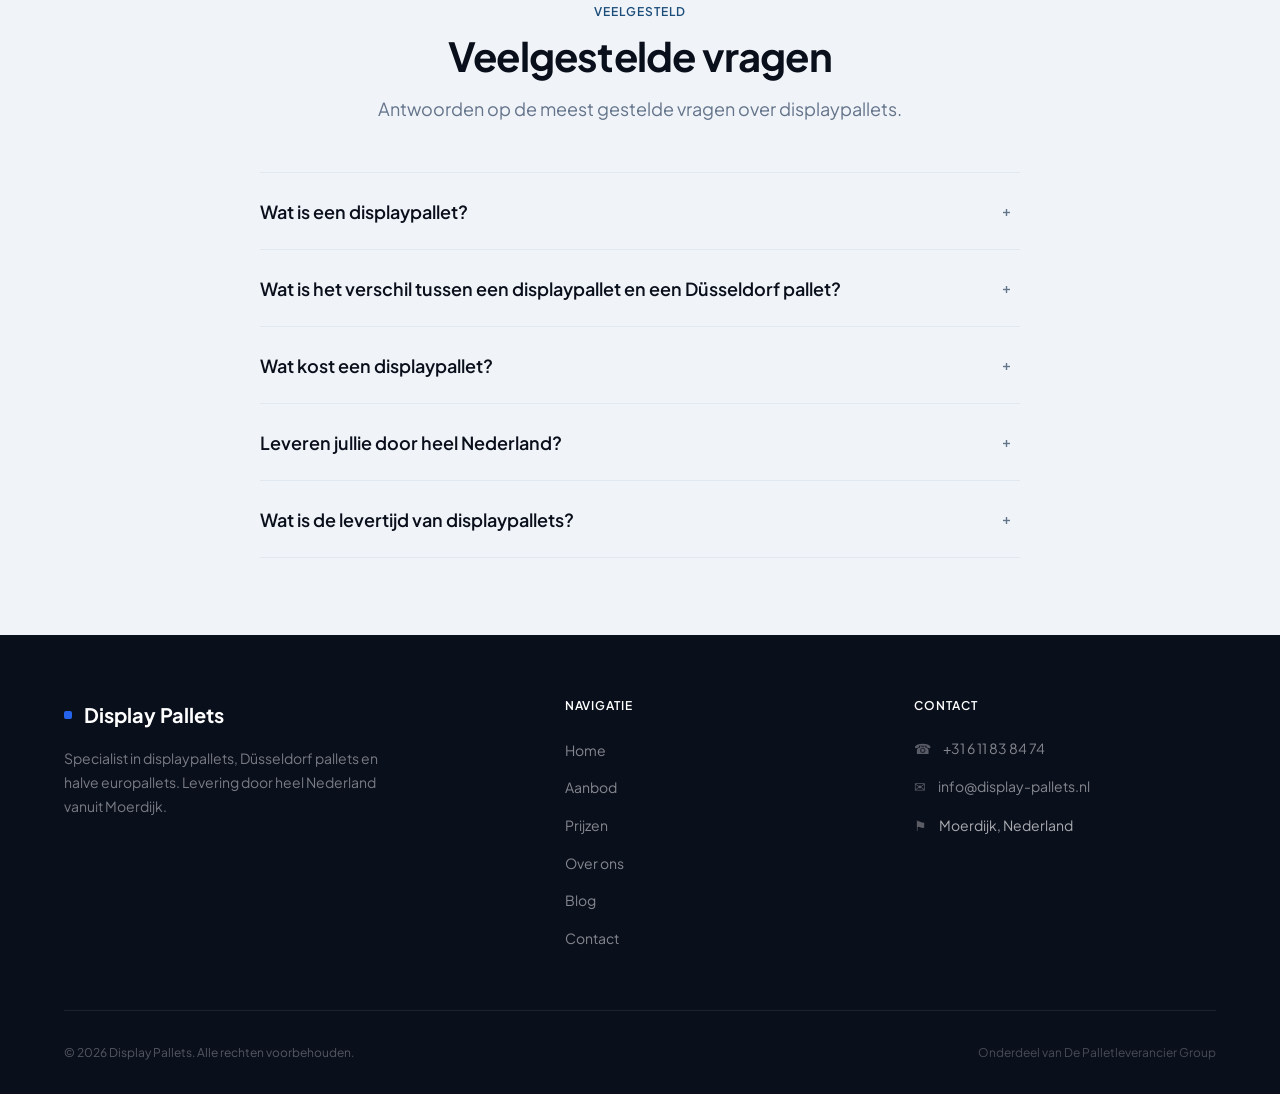
==== commit c40411a4: "Font: Plus Jakarta Sans (was Inter) + blog thumbnails vergroot Co-Authored-By: Claude Opus 4.6 (1M c" ====
--- a/index.html
+++ b/index.html
@@ -17,7 +17,7 @@
   <meta name="twitter:description" content="Display Pallets is uw specialist in displaypallets (60x80cm). Scherpe prijzen, snelle levering door heel Nederland.">
   <link rel="preconnect" href="https://fonts.googleapis.com">
   <link rel="preconnect" href="https://fonts.gstatic.com" crossorigin>
-  <link href="https://fonts.googleapis.com/css2?family=Inter:wght@400;500;600;700&display=swap" rel="stylesheet">
+  <link href="https://fonts.googleapis.com/css2?family=Plus+Jakarta+Sans:wght@400;500;600;700&display=swap" rel="stylesheet">
   <link rel="stylesheet" href="css/style.css">
   <script type="application/ld+json">
   {
@@ -220,7 +220,7 @@
               <rect x="88" y="66" width="12" height="18" rx="2" fill="#2563EB" opacity="0.2"/>
               <rect x="15" y="87" width="90" height="5" rx="1" fill="#1B4D7A" opacity="0.1"/>
               <rect x="15" y="95" width="90" height="10" rx="2" fill="#1B4D7A" opacity="0.15"/>
-              <text x="60" y="35" text-anchor="middle" fill="#1B4D7A" opacity="0.3" font-family="Inter" font-size="12" font-weight="700">DISPLAY</text>
+              <text x="60" y="35" text-anchor="middle" fill="#1B4D7A" opacity="0.3" font-family="Plus Jakarta Sans" font-size="12" font-weight="700">DISPLAY</text>
             </svg>
             <span class="product-card__dims">60x80</span>
             <span class="product-card__label product-card__label--popular">Populair</span>
@@ -247,7 +247,7 @@
               <rect x="87" y="66" width="15" height="18" rx="2" fill="#2563EB" opacity="0.2"/>
               <rect x="15" y="87" width="90" height="5" rx="1" fill="#1B4D7A" opacity="0.12"/>
               <rect x="15" y="95" width="90" height="10" rx="2" fill="#1B4D7A" opacity="0.15"/>
-              <text x="60" y="35" text-anchor="middle" fill="#1B4D7A" opacity="0.3" font-family="Inter" font-size="10" font-weight="700">DUSSELDORF</text>
+              <text x="60" y="35" text-anchor="middle" fill="#1B4D7A" opacity="0.3" font-family="Plus Jakarta Sans" font-size="10" font-weight="700">DUSSELDORF</text>
             </svg>
             <span class="product-card__dims">60x80</span>
             <span class="product-card__label">Retail</span>
@@ -274,7 +274,7 @@
               <rect x="86" y="66" width="16" height="20" rx="2" fill="#2563EB" opacity="0.25"/>
               <rect x="15" y="89" width="90" height="6" rx="1" fill="#1B4D7A" opacity="0.12"/>
               <rect x="15" y="98" width="90" height="12" rx="2" fill="#1B4D7A" opacity="0.18"/>
-              <text x="60" y="33" text-anchor="middle" fill="#1B4D7A" opacity="0.3" font-family="Inter" font-size="10" font-weight="700">EUROPALLET</text>
+              <text x="60" y="33" text-anchor="middle" fill="#1B4D7A" opacity="0.3" font-family="Plus Jakarta Sans" font-size="10" font-weight="700">EUROPALLET</text>
             </svg>
             <span class="product-card__dims">60x80</span>
             <span class="product-card__label">Logistiek</span>
--- a/css/style.css
+++ b/css/style.css
@@ -18,7 +18,7 @@
   --clr-success: #059669;
   --clr-error: #DC2626;
 
-  --ff-body: 'Inter', -apple-system, BlinkMacSystemFont, 'Segoe UI', sans-serif;
+  --ff-body: 'Plus Jakarta Sans', -apple-system, BlinkMacSystemFont, sans-serif;
   --ff-mono: 'SF Mono', 'Fira Code', 'Consolas', monospace;
 
   --fs-xs: 0.75rem;
@@ -873,7 +873,7 @@
 }
 .blog-card {
   display: grid;
-  grid-template-columns: 240px 1fr;
+  grid-template-columns: 280px 1fr;
   background: var(--clr-surface);
   border-radius: var(--radius-lg);
   overflow: hidden;
@@ -896,8 +896,8 @@
   overflow: hidden;
 }
 .blog-card__visual svg {
-  width: 80px;
-  height: 80px;
+  width: 110px;
+  height: 110px;
   opacity: 0.6;
 }
 .blog-card__visual-text {
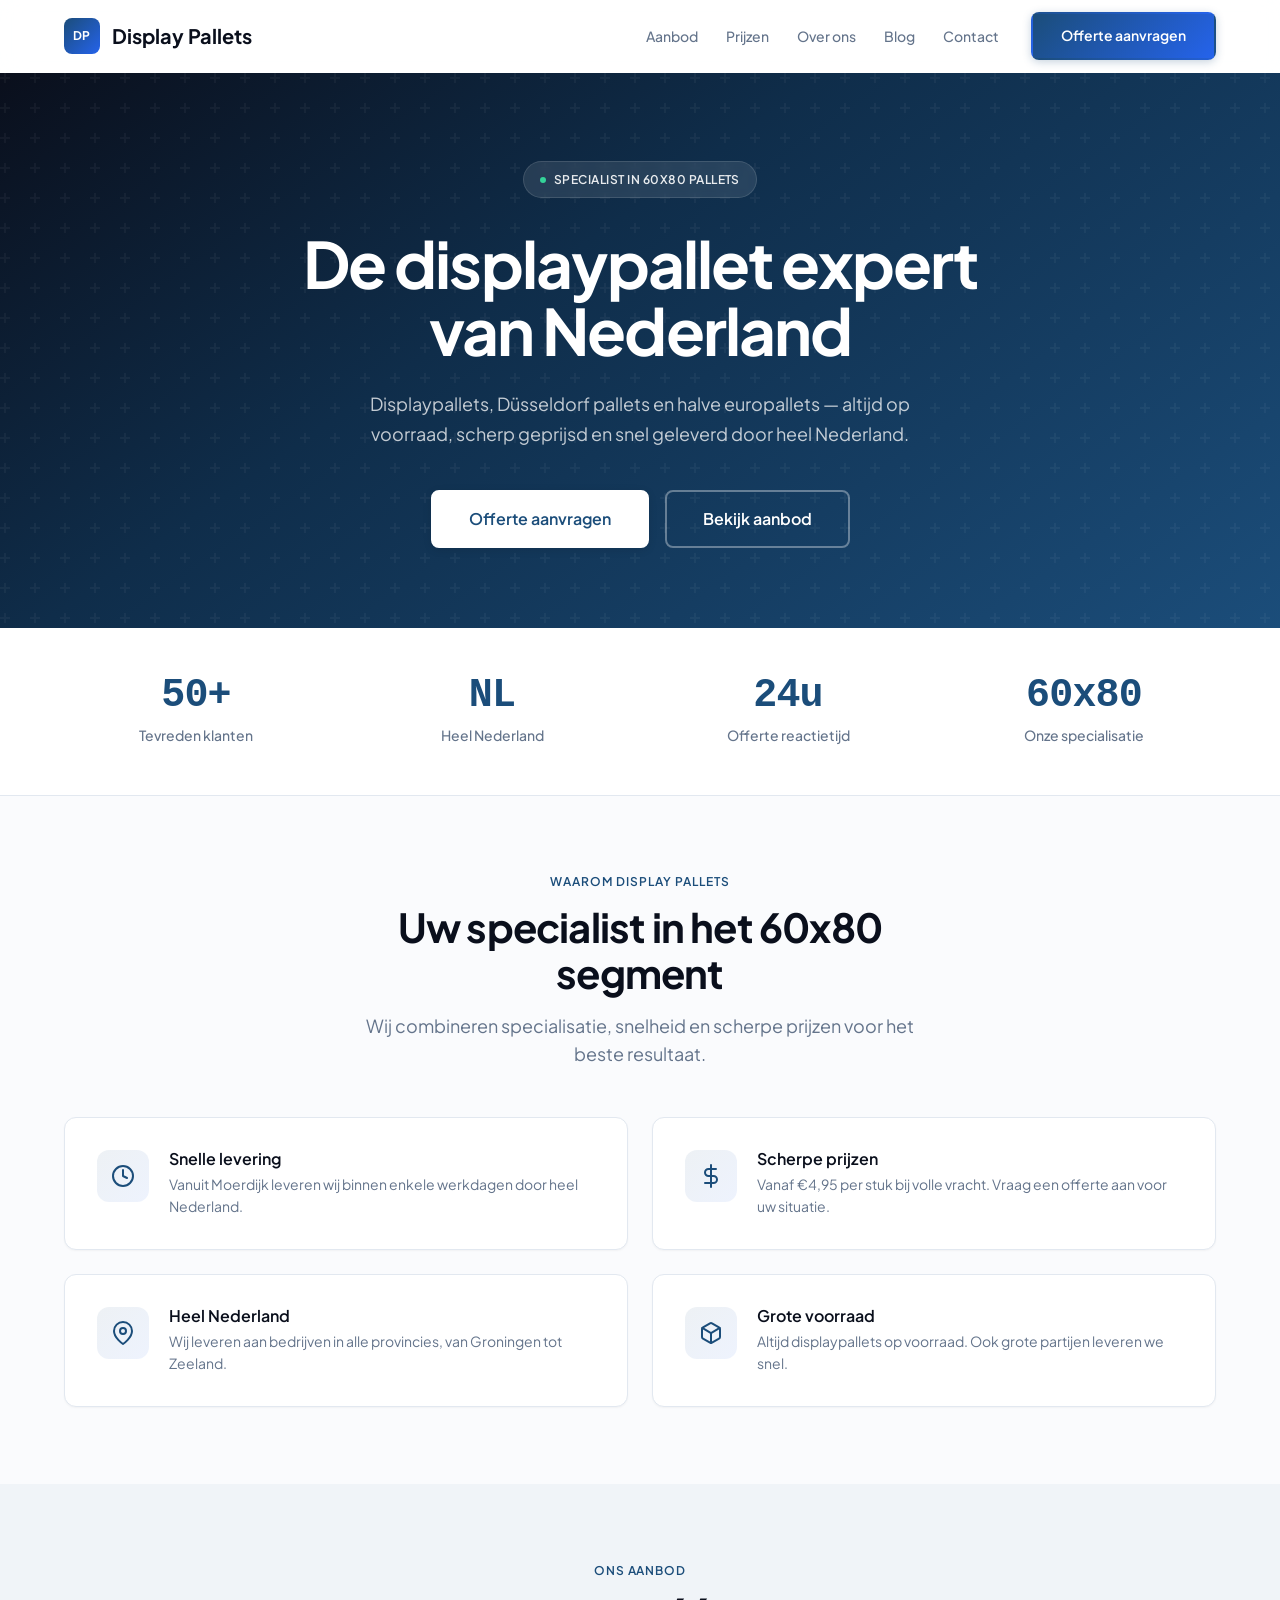
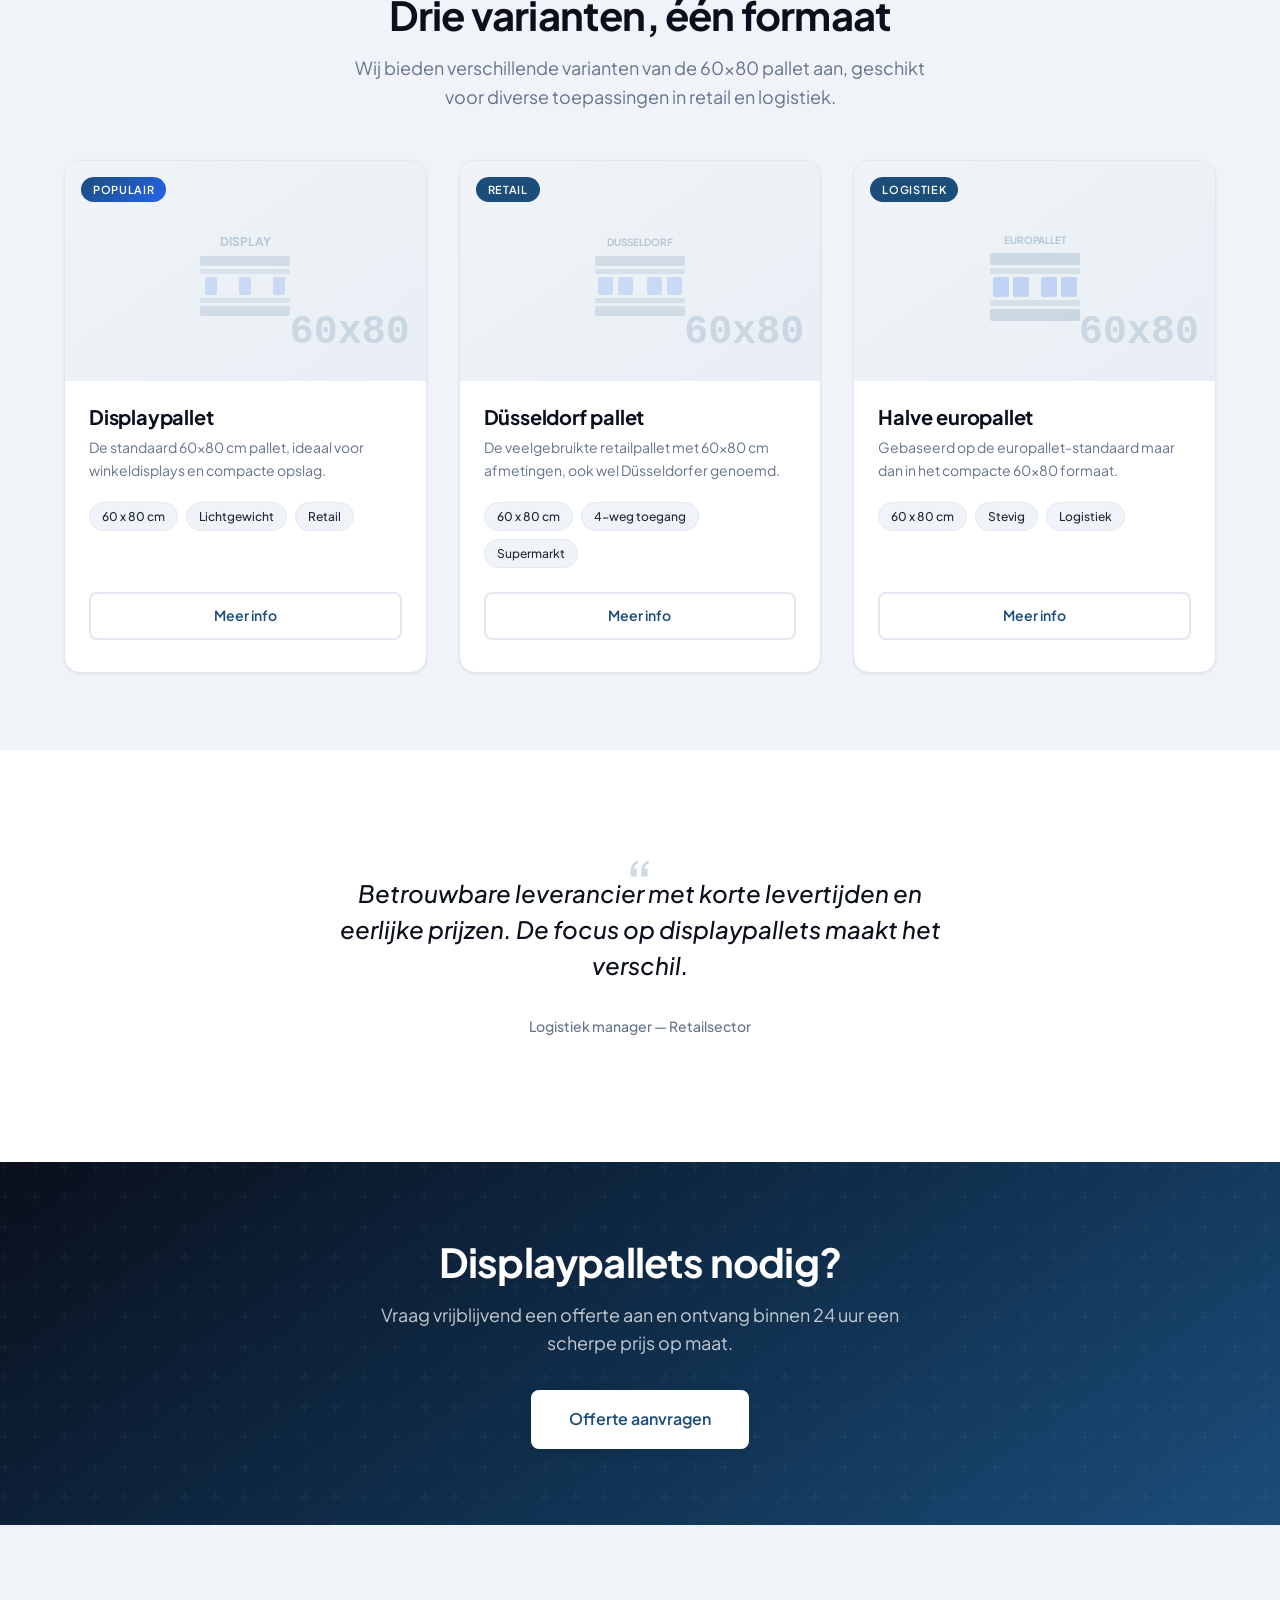
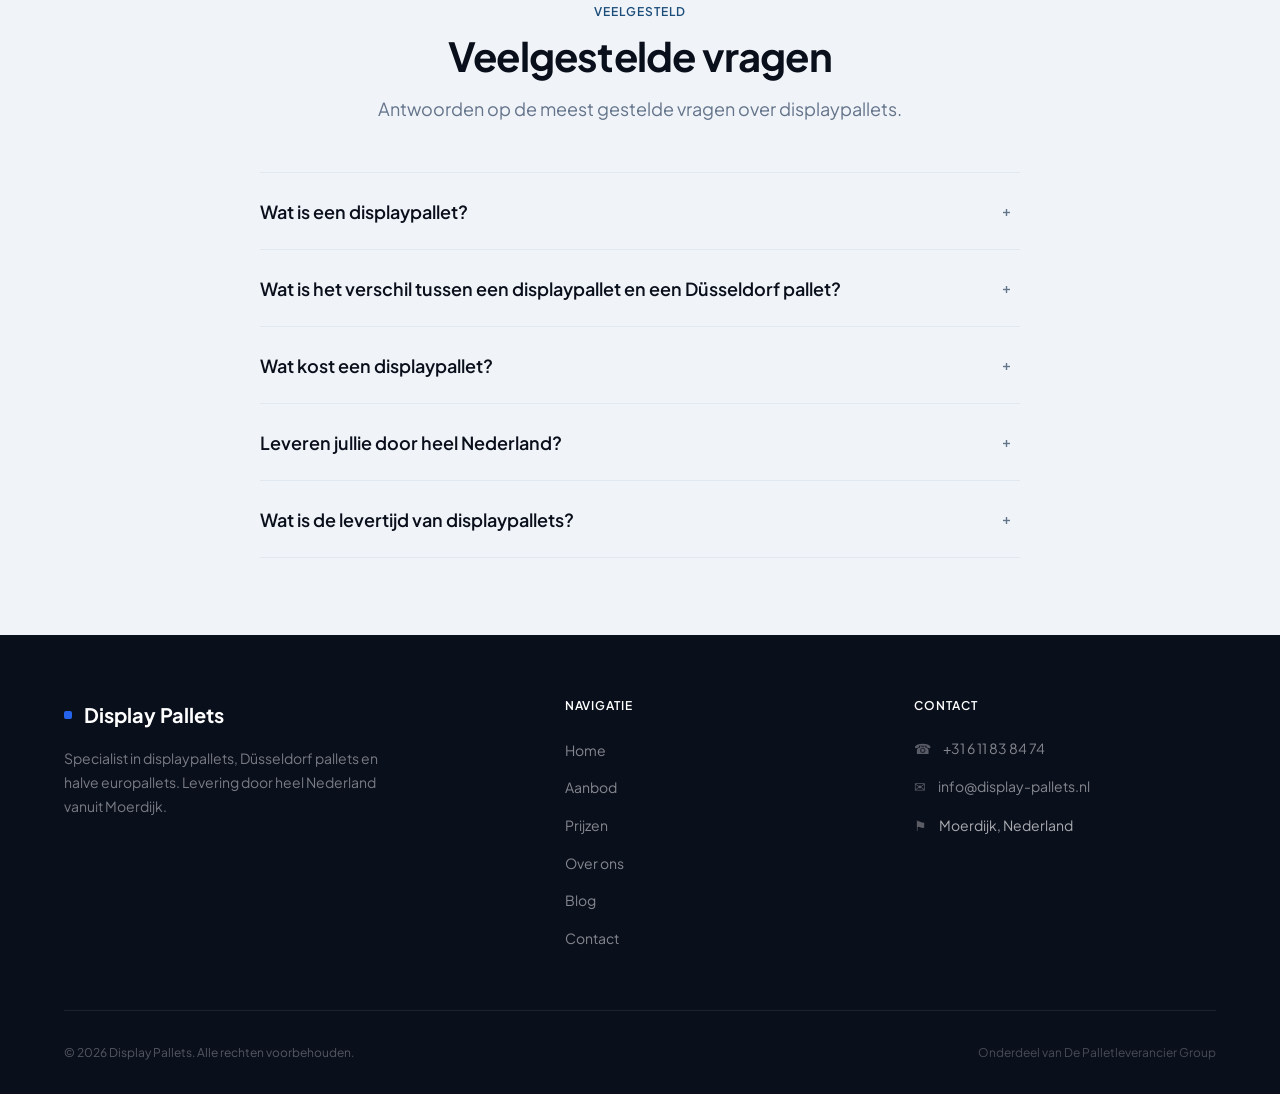
==== commit f7ad1b8f: "Fix: vrachtaantallen (2400/1200 ipv 780/390), 500+ → 50+ klanten, over-ons SVG verwijderd, card grid" ====
--- a/index.html
+++ b/index.html
@@ -65,7 +65,7 @@
         "name": "Wat kost een displaypallet?",
         "acceptedAnswer": {
           "@type": "Answer",
-          "text": "Bij een volle vracht (780 stuks) zijn displaypallets verkrijgbaar vanaf €4,95 per stuk excl. BTW. Bij een halve vracht (390 stuks) is de prijs €5,75 per stuk excl. BTW. De exacte prijs hangt af van kwaliteit, hoeveelheid en levering."
+          "text": "Bij een volle vracht (circa 2.400 stuks) zijn displaypallets verkrijgbaar vanaf €4,95 per stuk excl. BTW. Bij een halve vracht (circa 1.200 stuks) is de prijs €5,75 per stuk excl. BTW. De exacte prijs hangt af van kwaliteit, hoeveelheid en levering."
         }
       },
       {
@@ -133,7 +133,7 @@
     <div class="container">
       <div class="stats-grid">
         <div class="stat-item fade-up">
-          <div class="stat-item__value">500+</div>
+          <div class="stat-item__value">50+</div>
           <div class="stat-item__label">Tevreden klanten</div>
         </div>
         <div class="stat-item fade-up delay-1">
@@ -351,7 +351,7 @@
           </button>
           <div class="faq-answer">
             <div class="faq-answer__inner">
-              Bij een volle vracht (780 stuks) zijn displaypallets verkrijgbaar vanaf €4,95 per stuk excl. BTW. Bij een halve vracht (390 stuks) is de prijs €5,75 per stuk excl. BTW. De exacte prijs hangt af van de kwaliteit, hoeveelheid en leveringsvoorwaarden. Vraag een offerte aan voor een prijs op maat.
+              Bij een volle vracht (circa 2.400 stuks) zijn displaypallets verkrijgbaar vanaf €4,95 per stuk excl. BTW. Bij een halve vracht (circa 1.200 stuks) is de prijs €5,75 per stuk excl. BTW. De exacte prijs hangt af van de kwaliteit, hoeveelheid en leveringsvoorwaarden. Vraag een offerte aan voor een prijs op maat.
             </div>
           </div>
         </div>
--- a/css/style.css
+++ b/css/style.css
@@ -550,6 +550,8 @@
   transition: all var(--transition);
   box-shadow: var(--shadow-sm);
   position: relative;
+  display: flex;
+  flex-direction: column;
 }
 .product-card:hover {
   transform: translateY(-4px);
@@ -598,6 +600,12 @@
 }
 .product-card__body {
   padding: var(--sp-6) var(--sp-6) var(--sp-8);
+  display: flex;
+  flex-direction: column;
+  flex-grow: 1;
+}
+.product-card__body .btn {
+  margin-top: auto;
 }
 .product-card__body h3 {
   font-size: var(--fs-xl);
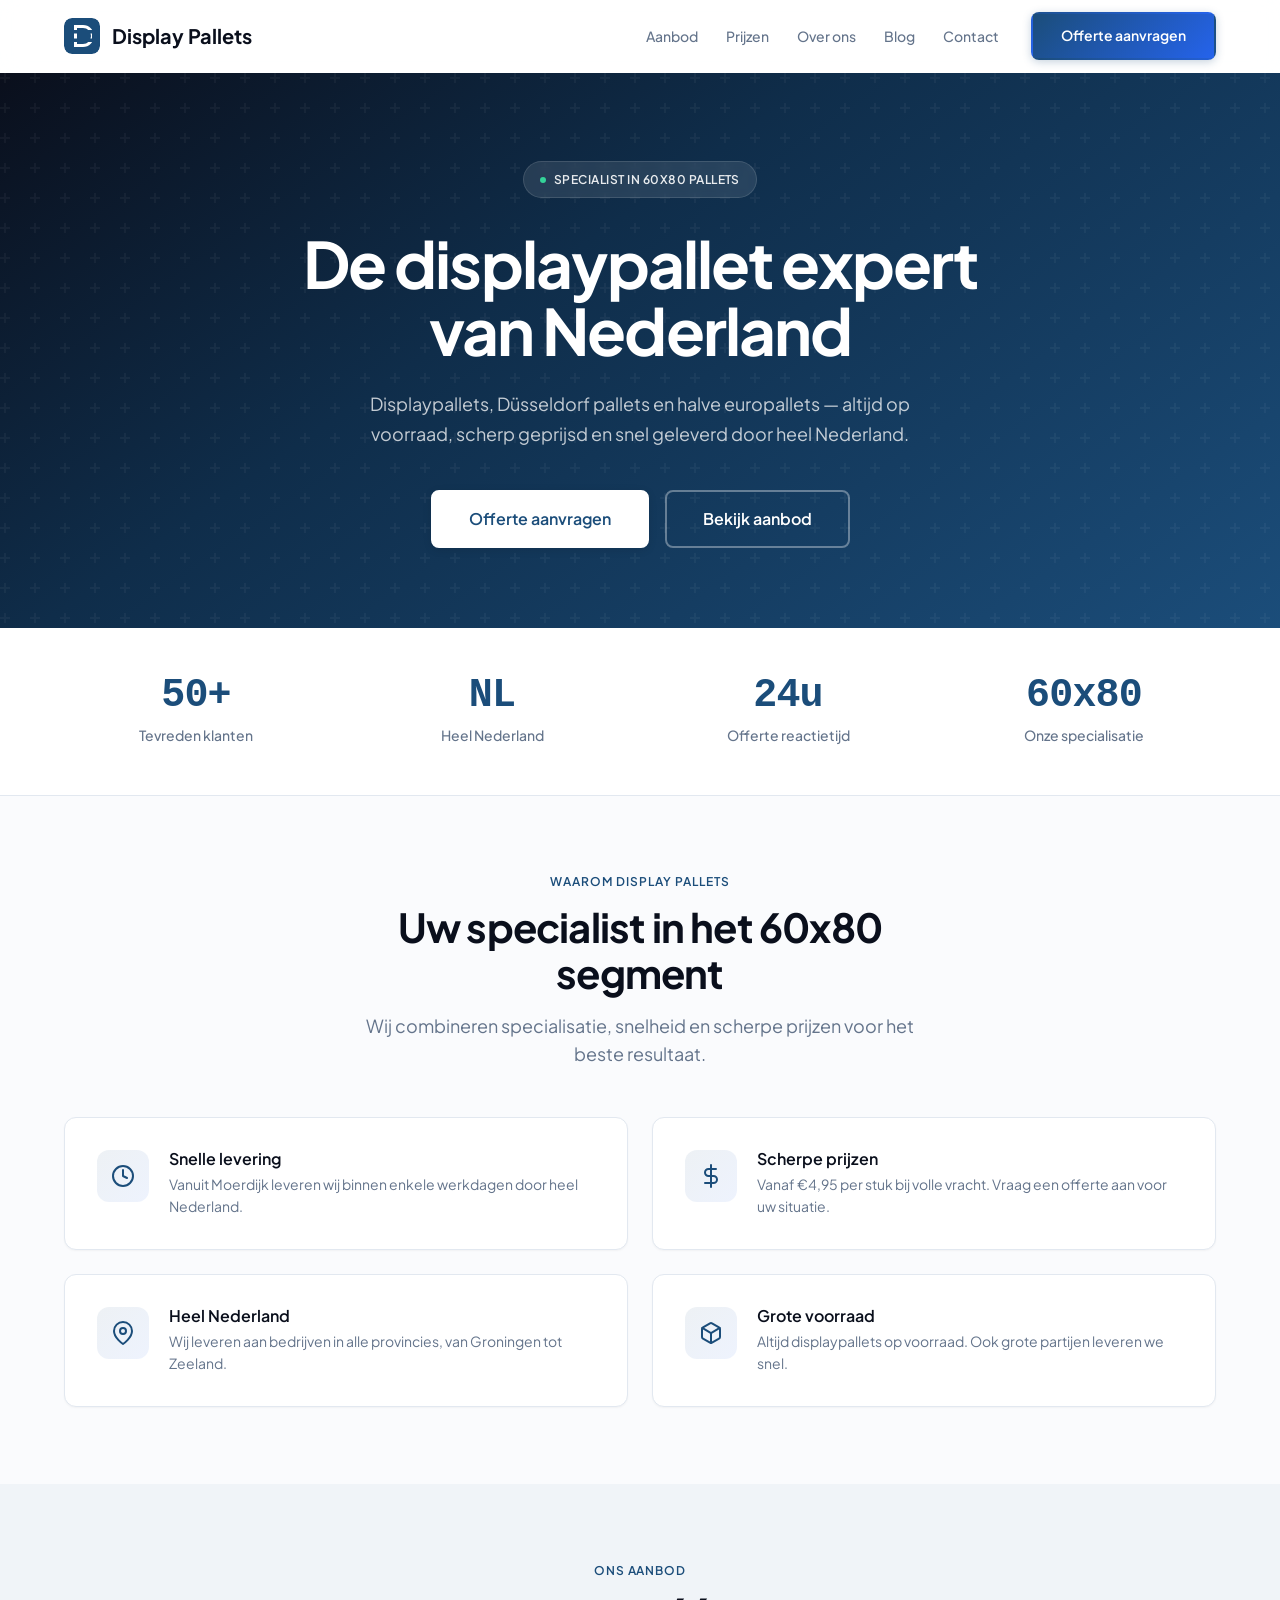
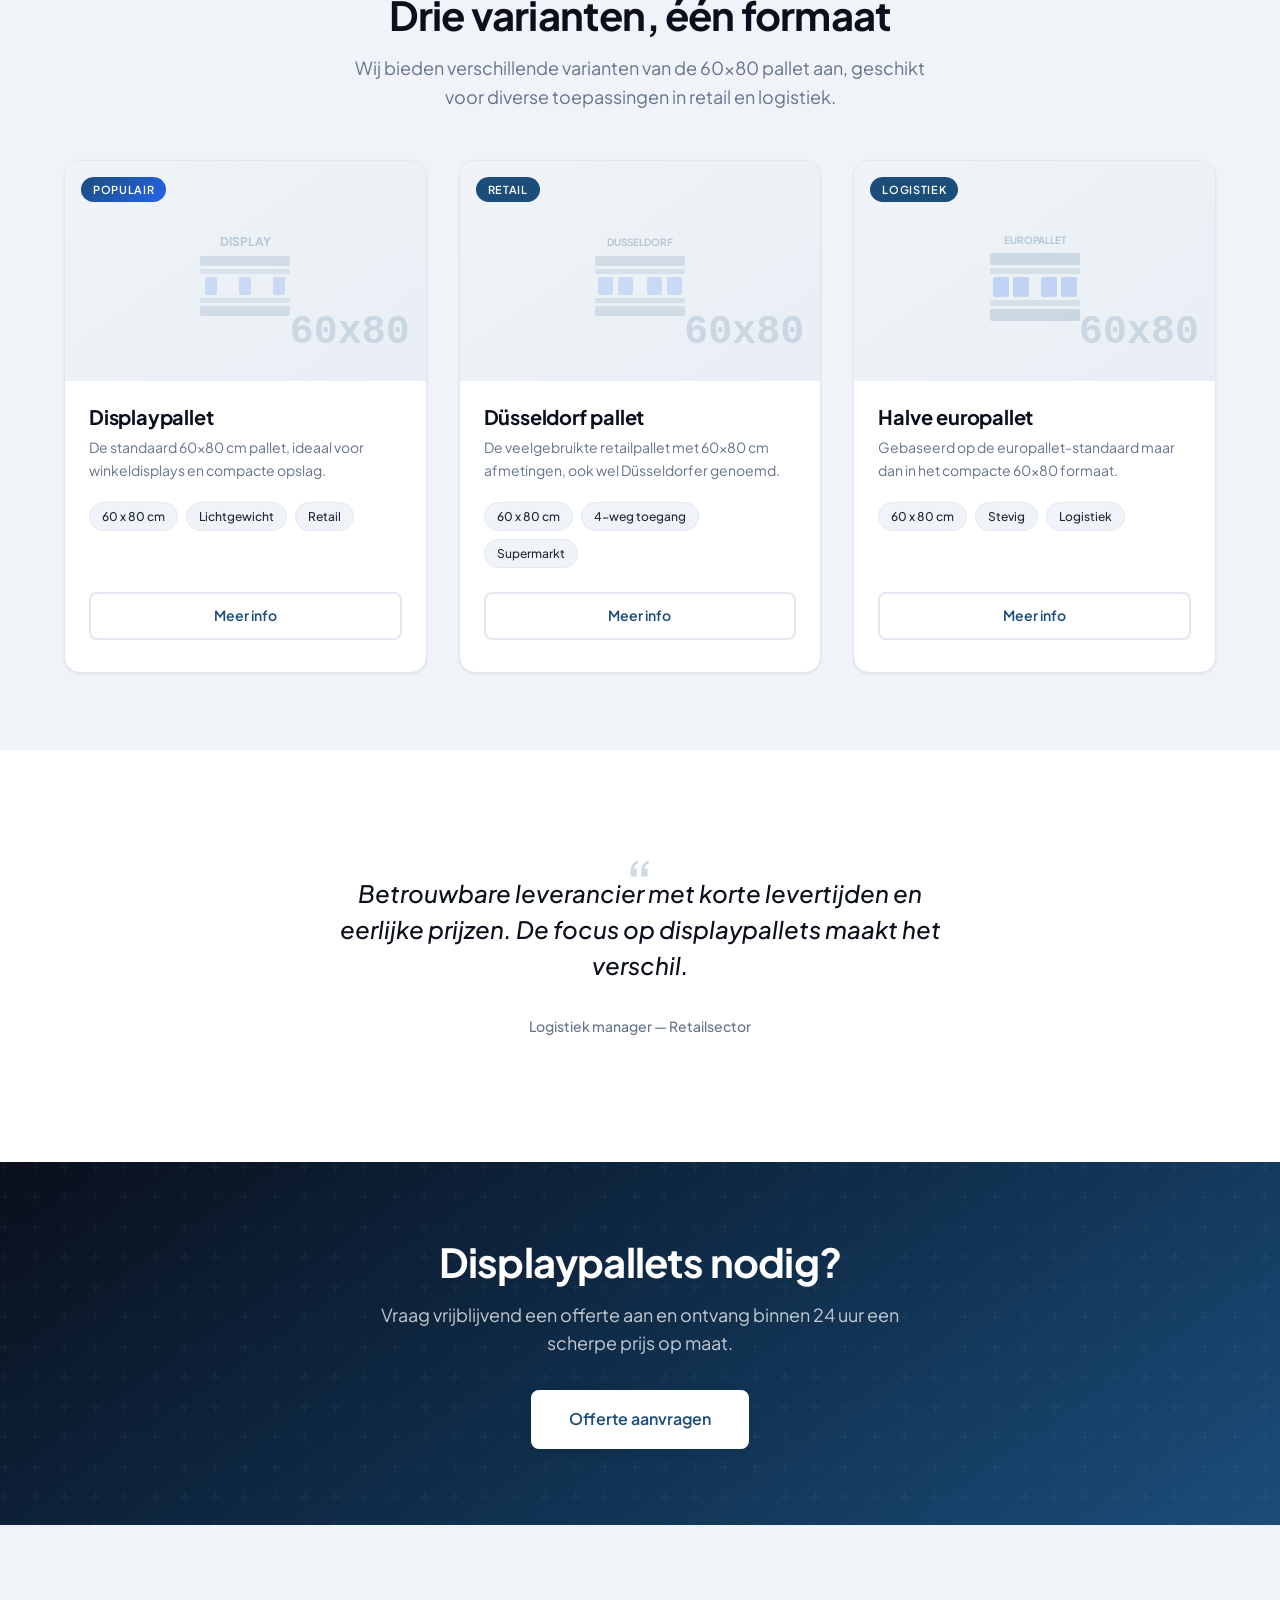
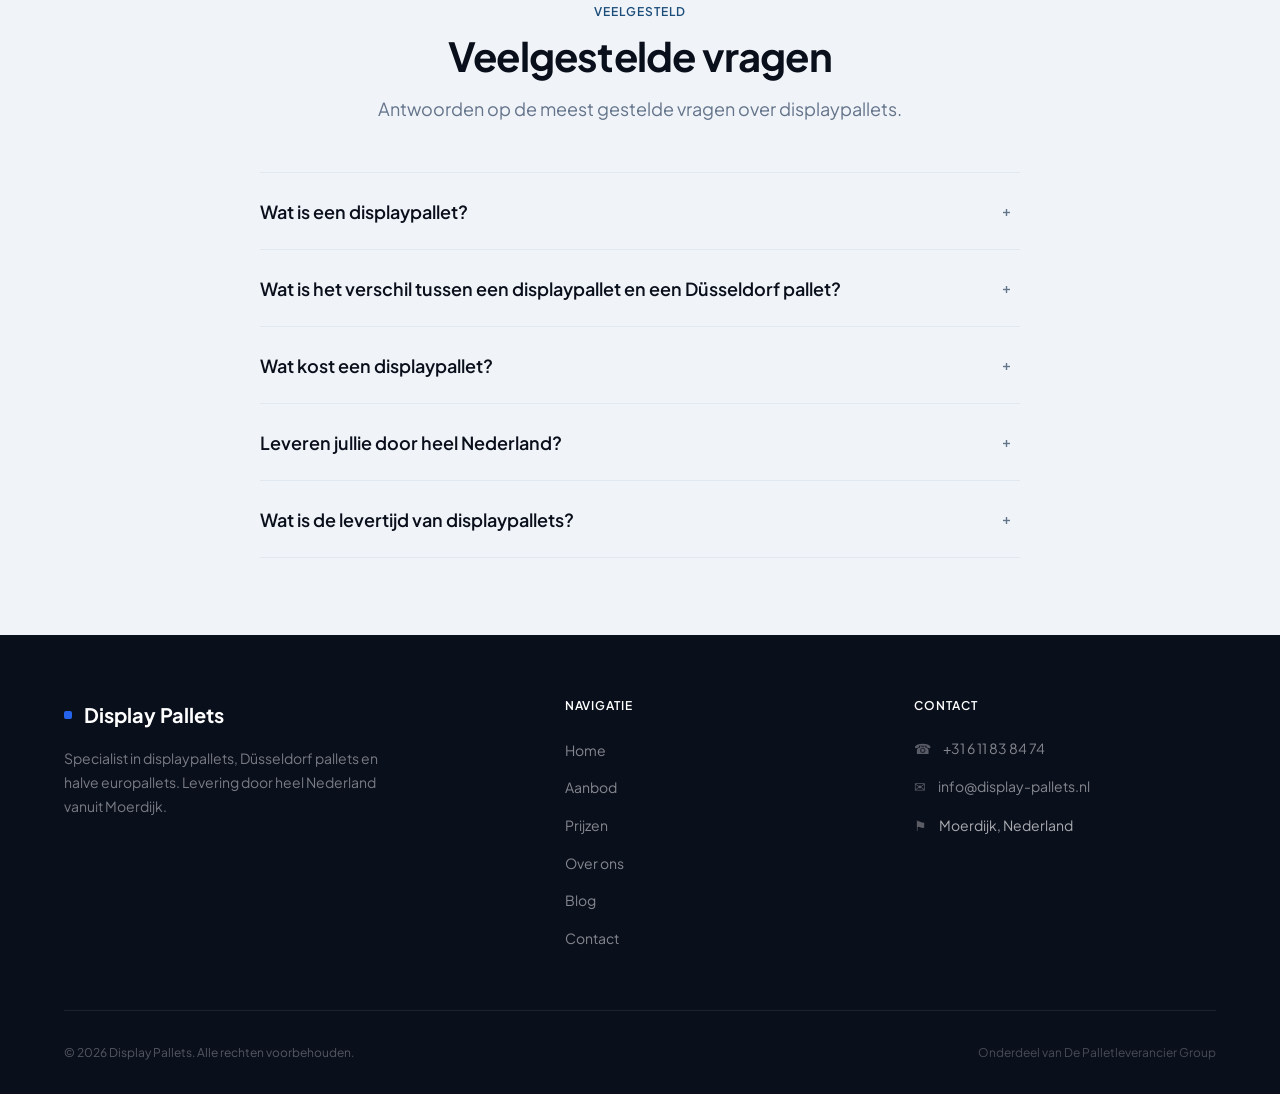
==== commit b1454ce8: "Logo redesign: gestileerd D-monogram met palletplanken (vervangt DP tekst) - SVG monogram: letter D " ====
--- a/index.html
+++ b/index.html
@@ -15,6 +15,9 @@
   <meta name="twitter:card" content="summary">
   <meta name="twitter:title" content="Display Pallets — Specialist in 60x80 displaypallets">
   <meta name="twitter:description" content="Display Pallets is uw specialist in displaypallets (60x80cm). Scherpe prijzen, snelle levering door heel Nederland.">
+  <link rel="icon" type="image/svg+xml" href="favicon.svg">
+  <meta property="og:image" content="https://display-pallets.nl/og-image.svg">
+  <meta name="twitter:image" content="https://display-pallets.nl/og-image.svg">
   <link rel="preconnect" href="https://fonts.googleapis.com">
   <link rel="preconnect" href="https://fonts.gstatic.com" crossorigin>
   <link href="https://fonts.googleapis.com/css2?family=Plus+Jakarta+Sans:wght@400;500;600;700&display=swap" rel="stylesheet">
@@ -94,7 +97,7 @@
   <nav class="nav">
     <div class="container nav__inner">
       <a href="index.html" class="nav__logo">
-        <span class="nav__logo-icon">DP</span>
+        <span class="nav__logo-icon"><svg xmlns="http://www.w3.org/2000/svg" viewBox="0 0 36 36" aria-hidden="true"><rect width="36" height="36" rx="8" fill="#1B4D7A"/><defs><clipPath id="d"><path d="M10 7h3v22h-3zM13 7h6a11 11 0 0 1 0 22h-6v-3h6a8 8 0 0 0 0-16h-6z"/></clipPath></defs><g clip-path="url(#d)"><rect x="8" y="7" width="20" height="5" fill="#fff"/><rect x="8" y="15.5" width="20" height="5" fill="#fff"/><rect x="8" y="24" width="20" height="5" fill="#fff"/></g></svg></span>
         Display Pallets
       </a>
       <div class="nav__links">
--- a/css/style.css
+++ b/css/style.css
@@ -292,15 +292,17 @@
 .nav__logo-icon {
   width: 36px;
   height: 36px;
-  background: linear-gradient(135deg, var(--clr-primary) 0%, var(--clr-primary-light) 100%);
   border-radius: 8px;
   display: flex;
   align-items: center;
   justify-content: center;
-  color: white;
-  font-size: var(--fs-xs);
-  font-weight: var(--fw-bold);
-  letter-spacing: 0.02em;
+  flex-shrink: 0;
+  overflow: hidden;
+}
+.nav__logo-icon svg {
+  width: 100%;
+  height: 100%;
+  display: block;
 }
 .nav__links {
   display: flex;
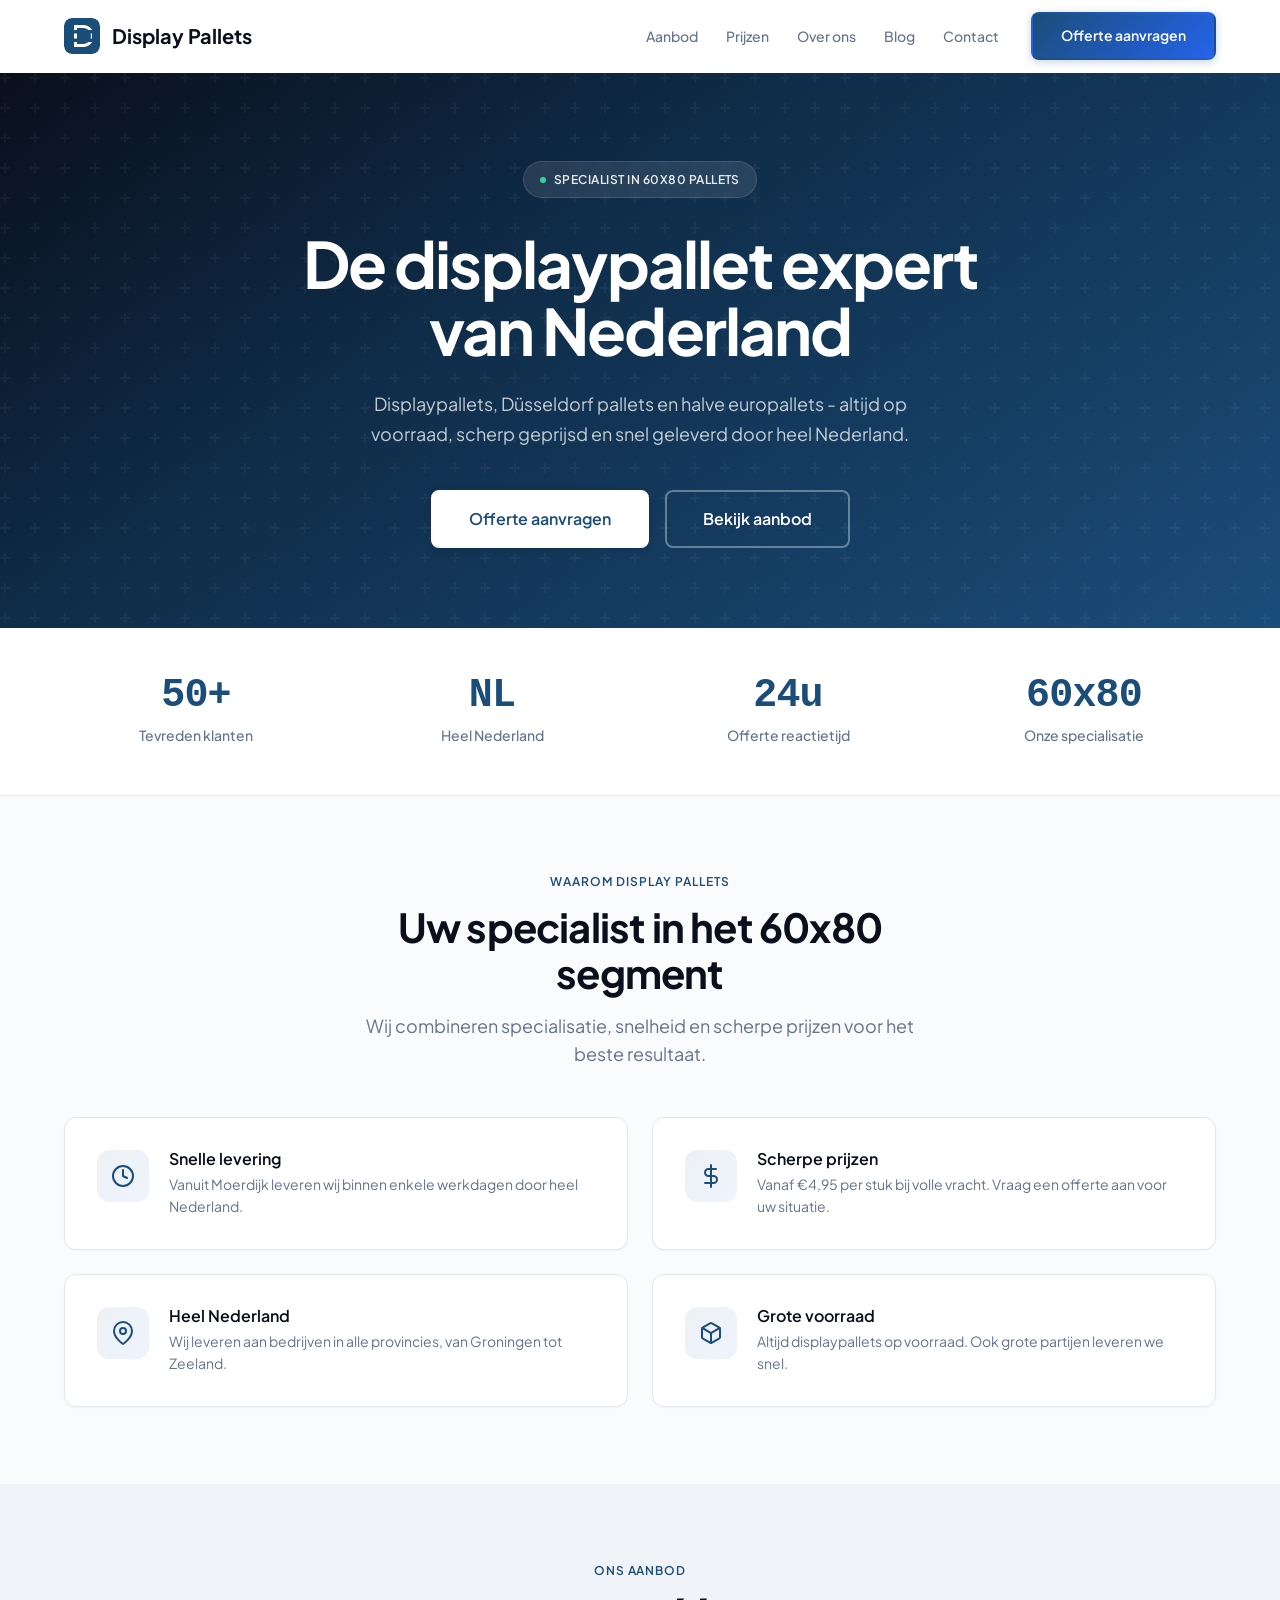
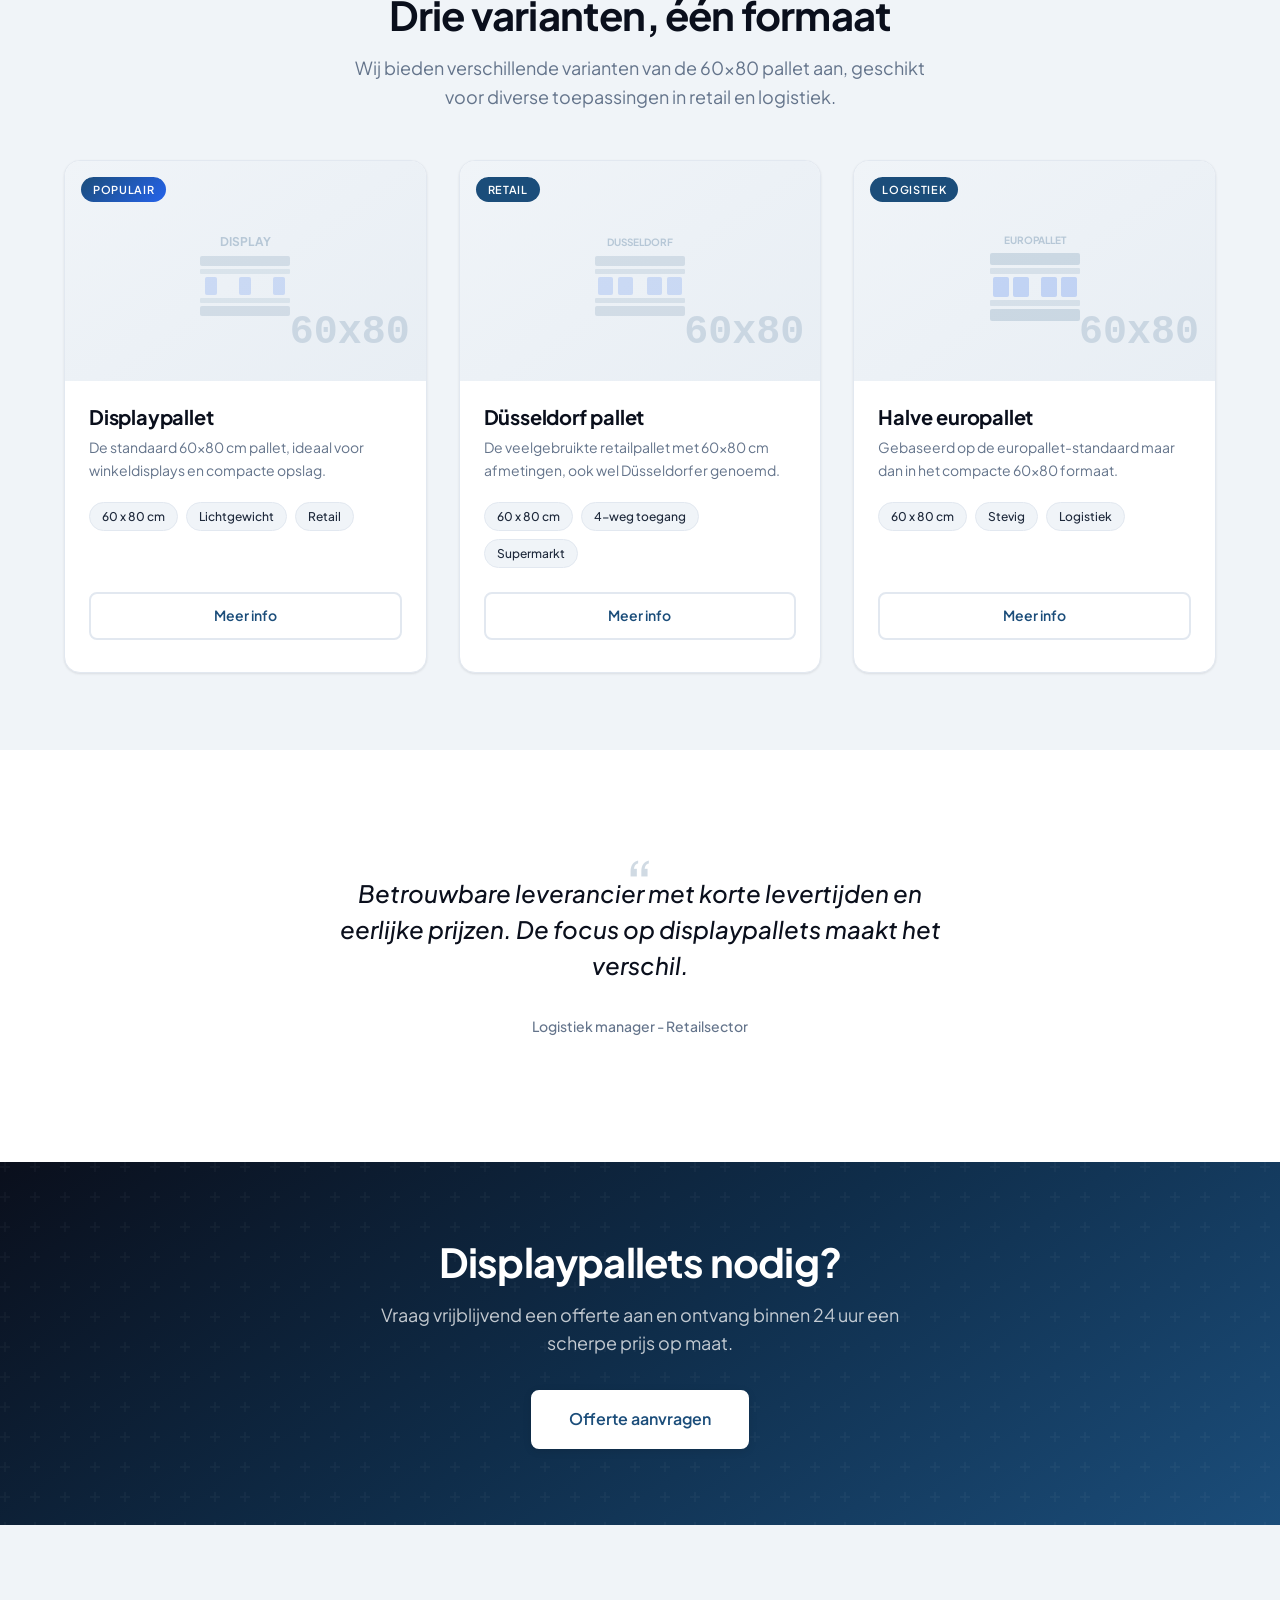
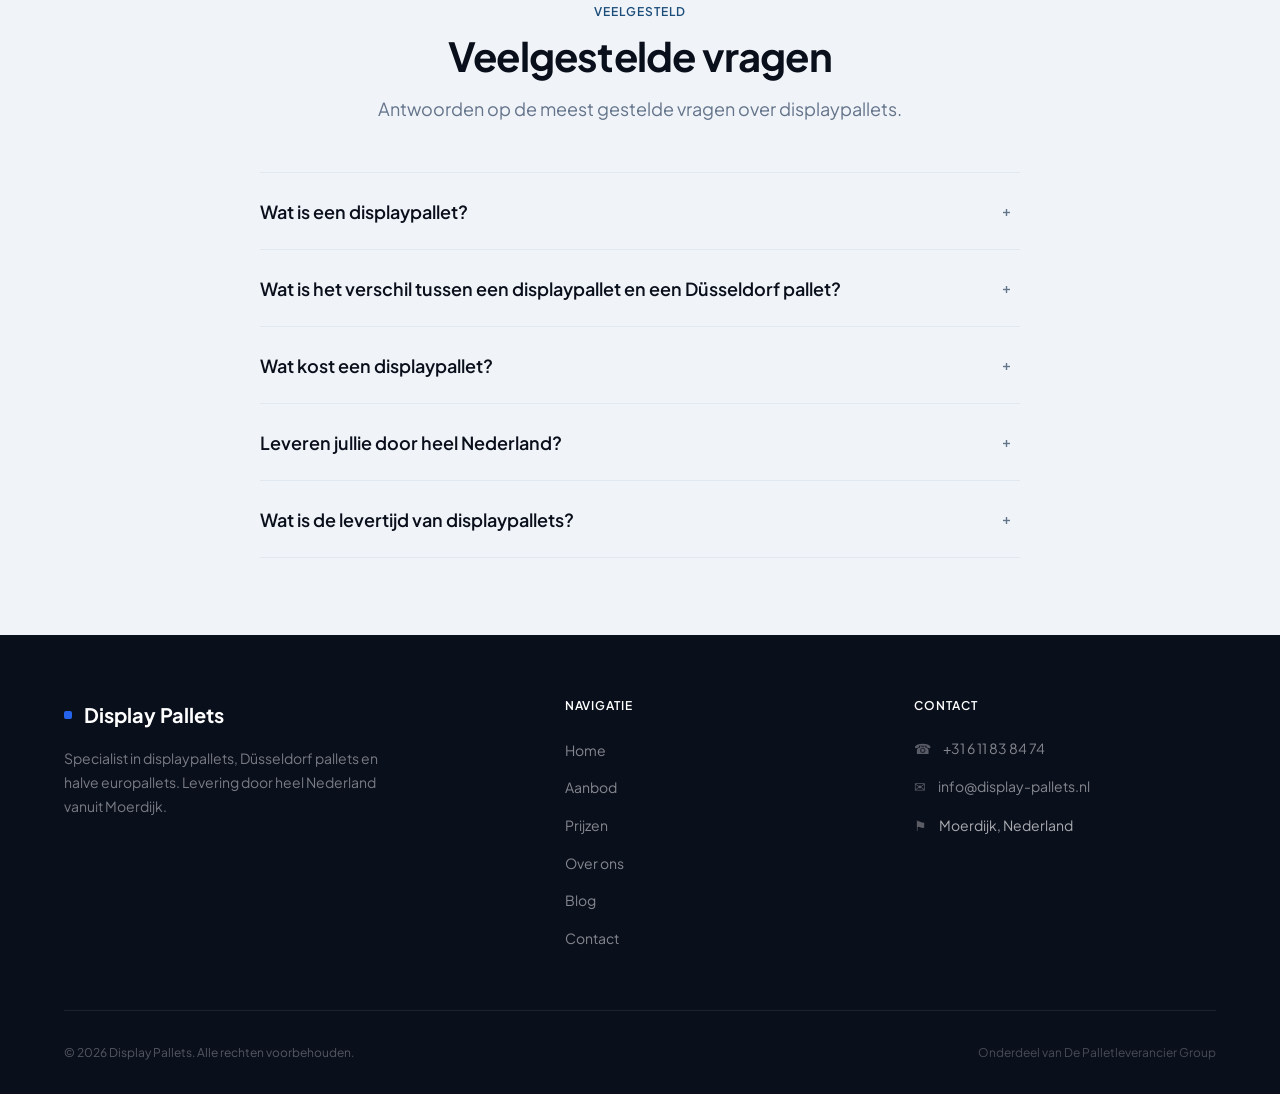
==== commit 481d4393: "Em-dashes verwijderd (44x)" ====
--- a/index.html
+++ b/index.html
@@ -3,17 +3,17 @@
 <head>
   <meta charset="UTF-8">
   <meta name="viewport" content="width=device-width, initial-scale=1.0">
-  <title>Display Pallets — Specialist in 60x80 displaypallets</title>
+  <title>Display Pallets - Specialist in 60x80 displaypallets</title>
   <meta name="description" content="Display Pallets is uw specialist in displaypallets (60x80cm). Scherpe prijzen, snelle levering door heel Nederland. Vraag vandaag nog een offerte aan.">
   <link rel="canonical" href="https://display-pallets.nl/">
   <meta property="og:type" content="website">
   <meta property="og:locale" content="nl_NL">
   <meta property="og:site_name" content="Display Pallets">
-  <meta property="og:title" content="Display Pallets — Specialist in 60x80 displaypallets">
+  <meta property="og:title" content="Display Pallets - Specialist in 60x80 displaypallets">
   <meta property="og:description" content="Display Pallets is uw specialist in displaypallets (60x80cm). Scherpe prijzen, snelle levering door heel Nederland.">
   <meta property="og:url" content="https://display-pallets.nl/">
   <meta name="twitter:card" content="summary">
-  <meta name="twitter:title" content="Display Pallets — Specialist in 60x80 displaypallets">
+  <meta name="twitter:title" content="Display Pallets - Specialist in 60x80 displaypallets">
   <meta name="twitter:description" content="Display Pallets is uw specialist in displaypallets (60x80cm). Scherpe prijzen, snelle levering door heel Nederland.">
   <link rel="icon" type="image/svg+xml" href="favicon.svg">
   <meta property="og:image" content="https://display-pallets.nl/og-image.svg">
@@ -122,7 +122,7 @@
       <div class="hero__centered">
         <span class="hero__badge"><span class="hero__badge-dot"></span> Specialist in 60x80 pallets</span>
         <h1>De displaypallet expert van Nederland</h1>
-        <p>Displaypallets, Düsseldorf pallets en halve europallets — altijd op voorraad, scherp geprijsd en snel geleverd door heel Nederland.</p>
+        <p>Displaypallets, Düsseldorf pallets en halve europallets - altijd op voorraad, scherp geprijsd en snel geleverd door heel Nederland.</p>
         <div class="hero__actions">
           <a href="contact.html" class="btn btn--white btn--lg">Offerte aanvragen</a>
           <a href="aanbod.html" class="btn btn--outline-white btn--lg">Bekijk aanbod</a>
@@ -302,7 +302,7 @@
     <div class="container">
       <div class="quote-card fade-up">
         <p class="quote-card__text">Betrouwbare leverancier met korte levertijden en eerlijke prijzen. De focus op displaypallets maakt het verschil.</p>
-        <p class="quote-card__author">Logistiek manager — Retailsector</p>
+        <p class="quote-card__author">Logistiek manager - Retailsector</p>
       </div>
     </div>
   </section>
@@ -365,7 +365,7 @@
           </button>
           <div class="faq-answer">
             <div class="faq-answer__inner">
-              Ja, wij leveren displaypallets door heel Nederland. Vanuit onze locatie in Moerdijk bereiken we alle regio's snel en efficiënt. Of u nu in Noord-Holland, Limburg of Friesland zit — wij leveren aan uw deur.
+              Ja, wij leveren displaypallets door heel Nederland. Vanuit onze locatie in Moerdijk bereiken we alle regio's snel en efficiënt. Of u nu in Noord-Holland, Limburg of Friesland zit - wij leveren aan uw deur.
             </div>
           </div>
         </div>
--- a/css/style.css
+++ b/css/style.css
@@ -1,6 +1,6 @@
 /* ============================================
-   Display Pallets — style.css
-   Premium B2B design — Strak / Minimal / Technisch
+   Display Pallets - style.css
+   Premium B2B design - Strak / Minimal / Technisch
    ============================================ */
 
 /* ----- 1. Custom Properties ----- */
